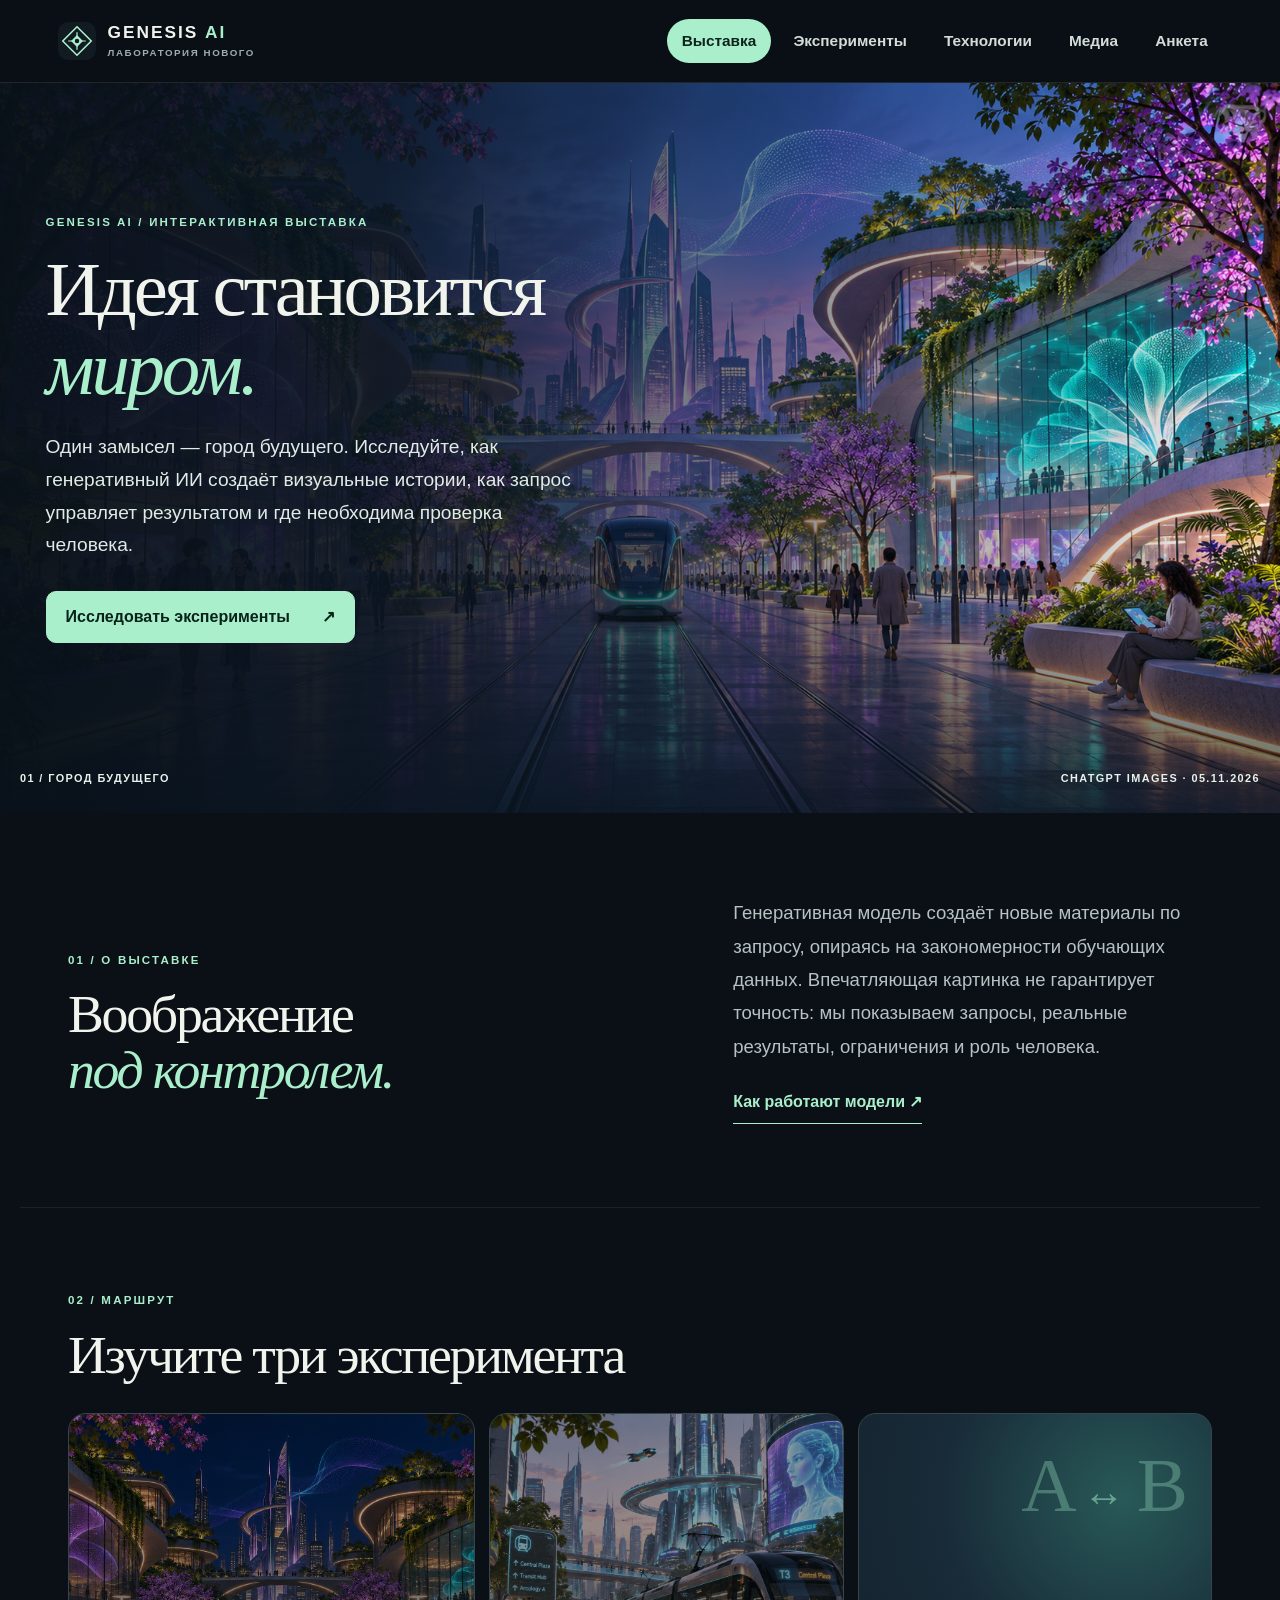
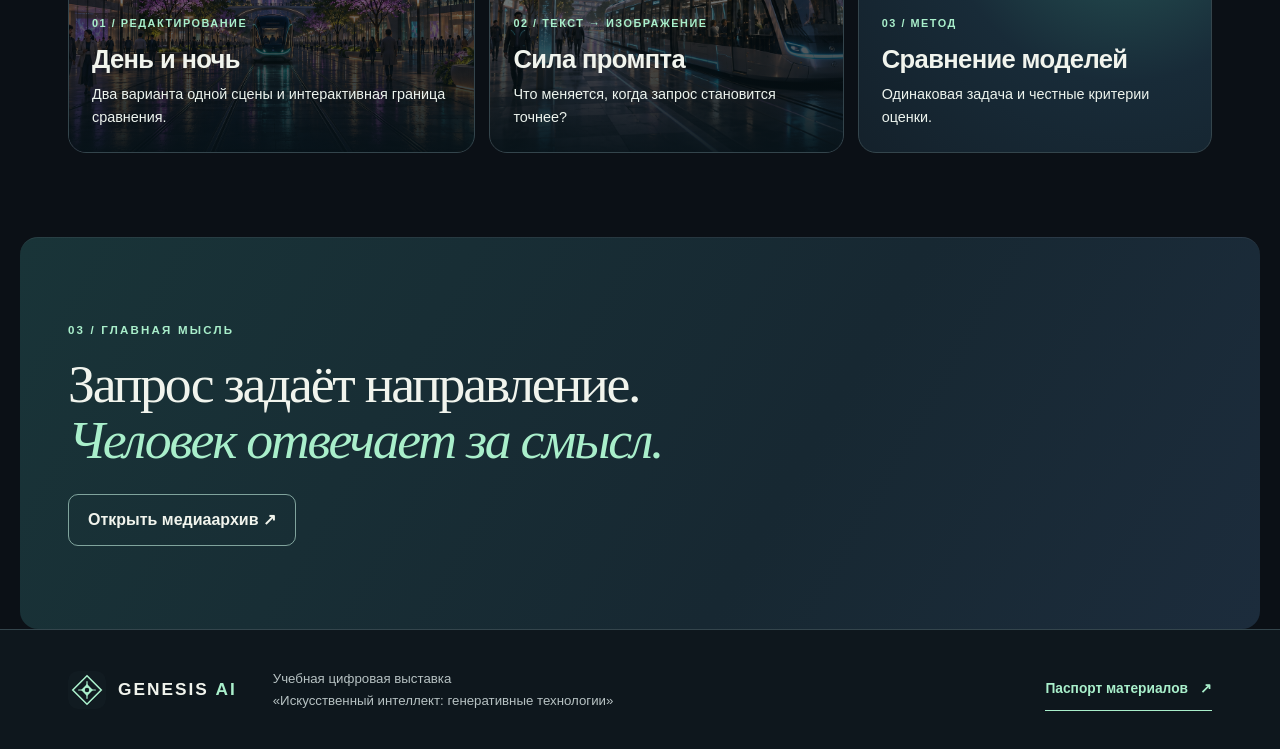
==== index.html @ c3c58799 "Upload complete GENESIS AI website with original images and video" ====
<!doctype html>
<html lang="ru">
<head>
<meta charset="utf-8">
<meta name="viewport" content="width=device-width,initial-scale=1">
<meta name="theme-color" content="#090d15">
<title>Идея становится миром — GENESIS AI</title>
<link rel="stylesheet" href="style.css">
<script defer src="script.js"></script><meta name="description" content="GENESIS AI — интерактивная выставка о генеративном искусственном интеллекте и реальных экспериментах с изображениями и видео.">
<link rel="icon" href="assets/brand/genesis-mark.svg">
<link rel="alternate icon" href="assets/brand/favicon-32.png">
<link rel="apple-touch-icon" href="assets/brand/apple-touch-icon.png">
</head>
<body data-page="index">
<a class="skip" href="#main">К содержимому</a><header class="site-header" id="site-header"><div class="header-inner">
<a class="brand" href="index.html" aria-label="GENESIS AI — главная"><img src="assets/brand/genesis-mark.svg" alt="" width="38" height="38"><span class="brand-name">GENESIS <b>AI</b><small>Лаборатория нового</small></span></a><nav id="primary-nav" class="primary-nav" aria-label="Основная навигация"><a href="index.html" aria-current="page">Выставка</a><a href="experiment.html">Эксперименты</a><a href="technology.html">Технологии</a><a href="gallery.html">Медиа</a><a href="survey.html">Анкета</a></nav><button class="menu-toggle" id="menu-toggle" type="button" aria-controls="primary-nav" aria-expanded="false" aria-label="Открыть меню"><span></span><span></span><span></span></button>
</div></header><main id="main"><section class="hero" aria-label="Введение в выставку"><img src="assets/city-ai.png" alt="Город будущего с трамваем, сгенерированный ChatGPT Images"><div class="hero-copy">
<p class="eyebrow">GENESIS AI / ИНТЕРАКТИВНАЯ ВЫСТАВКА</p>
<h1>Идея становится<br><em>миром.</em>
</h1>
<p>Один замысел — город будущего. Исследуйте, как генеративный ИИ создаёт визуальные истории, как запрос управляет результатом и где необходима проверка человека.</p>
<a class="button" href="experiment.html">Исследовать эксперименты <span>↗</span></a>
</div>
<div class="hero-credit">01 / ГОРОД БУДУЩЕГО <span>ChatGPT Images · 05.11.2026</span>
</div></section><section class="section intro reveal"><div>
<p class="eyebrow">01 / О ВЫСТАВКЕ</p>
<h2>Воображение<br><em>под контролем.</em>
</h2>
</div>
<div>
<p>Генеративная модель создаёт новые материалы по запросу, опираясь на закономерности обучающих данных. Впечатляющая картинка не гарантирует точность: мы показываем запросы, реальные результаты, ограничения и роль человека.</p>
<a class="text-link" href="technology.html">Как работают модели ↗</a>
</div></section><section class="section reveal"><p class="eyebrow">02 / МАРШРУТ</p>
<h2>Изучите три эксперимента</h2>
<div class="tiles">
<a class="tile tile-large" href="experiment.html#light"><img src="assets/night-ai.png" alt="Ночная версия города"><div>
<span>01 / РЕДАКТИРОВАНИЕ</span><h3>День и ночь</h3>
<p>Два варианта одной сцены и интерактивная граница сравнения.</p>
</div></a><a class="tile" href="experiment.html#prompt"><img src="assets/simple-prompt-ai.png" alt="Город по короткому запросу"><div>
<span>02 / ТЕКСТ → ИЗОБРАЖЕНИЕ</span><h3>Сила промпта</h3>
<p>Что меняется, когда запрос становится точнее?</p>
</div></a><a class="tile tile-plain" href="experiment.html#models"><div class="tile-symbol">A<span>↔</span>B</div>
<div>
<span>03 / МЕТОД</span><h3>Сравнение моделей</h3>
<p>Одинаковая задача и честные критерии оценки.</p>
</div></a>
</div></section><section class="statement section reveal"><p class="eyebrow">03 / ГЛАВНАЯ МЫСЛЬ</p>
<h2>Запрос задаёт направление.<br><em>Человек отвечает за смысл.</em>
</h2>
<a class="button button-ghost" href="gallery.html">Открыть медиаархив ↗</a></section></main><footer class="site-footer"><div class="footer-inner">
<a class="brand" href="index.html" aria-label="GENESIS AI — главная"><img src="assets/brand/genesis-mark.svg" alt="" width="34" height="34"><span class="brand-name">GENESIS <b>AI</b></span></a><p>Учебная цифровая выставка<br>«Искусственный интеллект: генеративные технологии»</p>
<a class="footer-link" href="gallery.html">Паспорт материалов <span aria-hidden="true">↗</span></a>
</div></footer>
</body>
</html>
---- style.css ----
:root {
  --page-bg: #0b1016;
  --surface: #131c24;
  --surface-high: #1b2831;
  --line: #34454c;
  --text: #f1f4ed;
  --muted: #b7c2c3;
  --mint: #a9efcb;
  --mint-strong: #79d9af;
  --gold: #e0bd89;
  --display: Georgia, 'Times New Roman', serif;
  --sans: 'Segoe UI', Inter, Arial, sans-serif;
  --container: 1240px;
  --space-section: clamp(64px, 6.5vw, 98px);
  --radius: 18px;
  --ease: cubic-bezier(.22, 1, .36, 1);
  color-scheme: dark;
  font-family: var(--sans);
}
* { box-sizing: border-box; }
html { scroll-behavior: smooth; scroll-padding-top: 96px; }
body { margin: 0; min-width: 280px; background: var(--page-bg); color: var(--text); line-height: 1.6; transition: background .4s; }
body.menu-open { overflow: hidden; }
a { color: inherit; text-decoration: none; }
img, video { display: block; max-width: 100%; }
button, input, select, textarea { font: inherit; }
button { cursor: pointer; }
button:disabled { cursor: not-allowed; opacity: .5; }
:focus-visible { outline: 3px solid var(--mint); outline-offset: 4px; }
::selection { background: var(--mint); color: #10231c; }
.skip { position: fixed; z-index: 100; top: -100px; left: 18px; padding: 10px 16px; background: var(--mint); color: #0b2118; border-radius: 8px; }
.skip:focus { top: 12px; }

/* Identity and navigation */
.site-header { position: sticky; top: 0; z-index: 50; border-bottom: 1px solid #ffffff18; background: #0b1016d9; backdrop-filter: blur(18px); -webkit-backdrop-filter: blur(18px); transition: background .25s, box-shadow .25s; }
.site-header.is-scrolled { background: #0b1016f5; box-shadow: 0 12px 32px #0005; }
.header-inner { max-width: 1500px; min-height: 82px; margin: auto; padding: 10px clamp(20px, 4.5vw, 62px); display: flex; align-items: center; justify-content: space-between; gap: 28px; }
.brand { display: inline-flex; align-items: center; flex: none; gap: 12px; min-width: 0; }
.brand img { width: 38px; height: 38px; border-radius: 10px; }
.brand-name { display: block; font-size: 1.08rem; font-weight: 800; letter-spacing: .115em; line-height: 1.12; white-space: nowrap; }
.brand-name b { color: var(--mint); }
.brand-name small { display: block; margin-top: 5px; color: #9baeb0; font-size: .61rem; font-weight: 600; letter-spacing: .16em; text-transform: uppercase; }
.primary-nav { display: flex; align-items: center; justify-content: flex-end; gap: clamp(2px, .6vw, 10px); }
.primary-nav a { position: relative; padding: 10px clamp(10px, 1.15vw, 17px); border-radius: 999px; color: #d3dcd9; font-size: .96rem; font-weight: 600; white-space: nowrap; transition: color .2s, background .2s, transform .2s; }
.primary-nav a:hover { color: #fff; background: #ffffff12; transform: translateY(-1px); }
.primary-nav a[aria-current] { color: #0d241b; background: var(--mint); }
.menu-toggle { display: none; width: 48px; height: 48px; flex: none; align-items: center; justify-content: center; flex-direction: column; gap: 6px; padding: 0; border: 1px solid var(--line); border-radius: 12px; background: var(--surface); color: var(--text); }
.menu-toggle span { width: 20px; height: 2px; border-radius: 2px; background: currentColor; transition: transform .25s, opacity .25s; }
.menu-toggle[aria-expanded='true'] span:first-child { transform: translateY(8px) rotate(45deg); }
.menu-toggle[aria-expanded='true'] span:nth-child(2) { opacity: 0; }
.menu-toggle[aria-expanded='true'] span:last-child { transform: translateY(-8px) rotate(-45deg); }

/* Shared editorial rhythm */
main { min-height: 60vh; }
.section { max-width: var(--container); margin: 0 auto; padding: var(--space-section) clamp(20px, 4vw, 48px); }
.section + .section { border-top: 1px solid #ffffff12; }
.eyebrow { margin: 0 0 18px; color: var(--mint); font-size: .72rem; font-weight: 800; letter-spacing: .19em; text-transform: uppercase; }
h1, h2, h3, p { margin-top: 0; }
h1, h2 { font-family: var(--display); font-weight: 400; line-height: 1.04; letter-spacing: -.042em; }
h1 { font-size: clamp(3.3rem, 6vw, 6.9rem); }
h2 { font-size: clamp(2.25rem, 4.2vw, 4.2rem); margin-bottom: 25px; }
h3 { font-size: clamp(1.35rem, 2vw, 1.8rem); line-height: 1.2; letter-spacing: -.025em; }
em { font-family: var(--display); font-weight: 400; color: var(--mint); }
p { color: var(--muted); }
.button { display: inline-flex; align-items: center; justify-content: space-between; gap: 32px; min-height: 52px; padding: 12px 19px; border: 1px solid var(--mint); border-radius: 10px; background: var(--mint); color: #092219; font-weight: 750; transition: background .25s, transform .25s var(--ease), box-shadow .25s; }
.button:hover { background: #d1ffe4; transform: translateY(-3px); box-shadow: 0 12px 26px #0004; }
.button-ghost { background: transparent; color: var(--text); border-color: #bde8d9a1; }
.button-ghost:hover { background: #ffffff13; }
.text-link, .footer-link { display: inline-flex; align-items: center; min-height: 42px; gap: 12px; color: var(--mint); border: 0; border-bottom: 1px solid var(--mint); background: none; padding: 6px 0; font-weight: 700; }
.text-link:hover, .footer-link:hover { color: #dcffe9; }
.page-lead { max-width: var(--container); margin: 0 auto; padding: clamp(56px, 5vw, 74px) clamp(20px, 4vw, 48px) 28px; }
.page-lead + .section { padding-top: clamp(34px, 3vw, 48px); }
.page-lead h1 { max-width: 1000px; margin: 0 0 22px; }
.page-lead > p:last-child { max-width: 720px; margin: 0; font-size: clamp(1.04rem, 1.4vw, 1.23rem); line-height: 1.7; }
.section-head { display: flex; align-items: end; justify-content: space-between; gap: 32px; margin-bottom: 26px; }
.section-head h2 { margin-bottom: 0; }
.section-head > p { width: min(32%, 340px); margin-bottom: 5px; }

/* Cover */
.hero { position: relative; isolation: isolate; min-height: clamp(570px, 59vw, 730px); display: flex; align-items: center; overflow: hidden; background: #15232a; }
.hero > img { position: absolute; z-index: -2; inset: 0; width: 100%; height: 100%; object-fit: cover; object-position: 64% 52%; }
.hero::before { content: ''; position: absolute; z-index: -1; inset: 0; background: linear-gradient(90deg, #081119f7 0%, #0a1521e8 30%, #0a15218c 54%, #0a152107 100%), linear-gradient(0deg, #081119b5, transparent 34%); }
.hero-copy { width: min(100% - 40px, 1360px); margin: 0 auto; padding: 52px clamp(0px, 2vw, 28px) 92px; }
.hero-copy h1 { max-width: 720px; margin: 0 0 22px; text-wrap: balance; }
.hero-copy > p:not(.eyebrow) { max-width: 535px; margin-bottom: 29px; color: #e0ebe7; font-size: clamp(1.03rem, 1.5vw, 1.2rem); line-height: 1.7; }
.hero-credit { position: absolute; left: max(20px, calc((100vw - 1304px)/2)); right: max(20px, calc((100vw - 1304px)/2)); bottom: 26px; display: flex; justify-content: space-between; gap: 15px; color: #e8f2ec; font-size: .68rem; font-weight: 750; letter-spacing: .13em; text-transform: uppercase; }
.intro { display: grid; grid-template-columns: 1.1fr .9fr; gap: 7%; align-items: end; }
.intro > div:last-child p { font-size: 1.16rem; line-height: 1.8; }
.tiles { display: grid; grid-template-columns: 1.15fr 1fr 1fr; gap: 14px; margin-top: 30px; }
.tile { position: relative; min-height: 340px; overflow: hidden; border: 1px solid var(--line); border-radius: var(--radius); background: var(--surface); transition: transform .4s var(--ease), border-color .25s, box-shadow .4s; }
.tile:hover { transform: translateY(-5px); border-color: #9dddbb; box-shadow: 0 18px 42px #0006; }
.tile > img { position: absolute; width: 100%; height: 100%; object-fit: cover; filter: brightness(.75); transition: transform .6s var(--ease); }
.tile:hover > img { transform: scale(1.045); }
.tile::after { content: ''; position: absolute; inset: 0; background: linear-gradient(0deg, #061218ed, #07151b2c 66%); pointer-events: none; }
.tile > div:last-child { position: absolute; z-index: 1; bottom: 0; width: 100%; padding: 23px; }
.tile span, .model-card small { color: var(--mint); font-size: .68rem; font-weight: 800; letter-spacing: .14em; }
.tile h3 { margin: 9px 0; }
.tile p { margin-bottom: 0; color: #ecf3ed; font-size: .9rem; }
.tile-plain { background: radial-gradient(circle at 75% 25%, #285958, #182b38 50%, #14212b); }
.tile-plain::after { display: none; }
.tile-symbol { position: absolute; top: 34px; right: 23px; color: #a9efcb4f; font-family: var(--display); font-size: clamp(4rem, 6vw, 6.5rem); line-height: 1; }
.tile-symbol span { color: #a9efcb80; font-size: .55em; margin: 0 6px; }
.statement { max-width: var(--container); border-radius: var(--radius); background: linear-gradient(120deg, #193438, #172832 62%, #1c2c3c); }
.statement h2 { max-width: 1100px; }
.statement > p:last-of-type { max-width: 740px; }

/* Experiments */
.compare { --split: 50%; position: relative; width: min(100%, 920px); aspect-ratio: 16 / 9; margin: 0 auto; border: 1px solid #8ab6a6; border-radius: var(--radius); overflow: hidden; background: var(--surface); }
.compare > img, .compare-day img { position: absolute; inset: 0; width: 100%; height: 100%; object-fit: cover; }
.compare-day { position: absolute; inset: 0; clip-path: inset(0 calc(100% - var(--split)) 0 0); }
.compare-line { position: absolute; top: 0; bottom: 0; left: var(--split); width: 2px; transform: translateX(-50%); background: #fff; pointer-events: none; }
.compare-line span { position: absolute; top: 50%; left: 50%; transform: translate(-50%,-50%); display: grid; place-items: center; width: 58px; height: 58px; border: 2px solid #fff; border-radius: 50%; background: #14242dcc; color: #fff; font-size: 1.4rem; box-shadow: 0 7px 20px #0008; }
.compare input { position: absolute; inset: 0; width: 100%; height: 100%; margin: 0; opacity: 0; cursor: ew-resize; }
.compare:focus-within { outline: 3px solid var(--mint); outline-offset: 4px; }
.compare-label { position: absolute; bottom: 18px; z-index: 1; padding: 6px 12px; border: 1px solid #ffffff4d; border-radius: 999px; background: #0a1a21d9; color: #fff; font-size: .75rem; font-weight: 800; pointer-events: none; }
.compare-label.l { left: 17px; }
.compare-label.r { right: 17px; }
.compare-hint { margin: 10px 0 0; text-align: center; color: #a6b8b9; font-size: .8rem; }
.caption-grid { display: grid; grid-template-columns: 1fr 1fr; gap: 24px; max-width: 920px; margin: 28px auto 16px; }
.caption-grid p { margin: 0; font-size: .95rem; }
.caption-grid b { color: var(--text); }
details { max-width: 920px; margin: 0 auto; border-top: 1px solid var(--line); border-bottom: 1px solid var(--line); padding: 13px 0; }
summary { cursor: pointer; color: var(--mint); font-weight: 700; }
.details-body { max-width: 900px; padding: 20px 0 4px; }
.details-body h3 { margin: 18px 0 7px; font-size: 1.1rem; }
.details-body p { overflow-wrap: anywhere; }
.prompt-grid, .model-grid { display: grid; grid-template-columns: repeat(2, minmax(0, 1fr)); gap: 16px; max-width: 1080px; margin: auto; }
.prompt-grid figure, .model-card { margin: 0; border: 1px solid var(--line); border-radius: var(--radius); overflow: hidden; background: var(--surface); }
.prompt-grid img, .model-card > img { width: 100%; aspect-ratio: 16 / 10; object-fit: cover; }
.prompt-grid figcaption, .model-card > div:last-child { padding: 20px 22px; }
.prompt-grid figcaption span { display: block; margin-bottom: 9px; color: var(--mint); font-size: .68rem; font-weight: 800; letter-spacing: .14em; }
.prompt-grid q { display: -webkit-box; -webkit-box-orient: vertical; -webkit-line-clamp: 3; overflow: hidden; font-size: .91rem; line-height: 1.6; }
.prompt-grid q:hover, .prompt-grid q:focus { display: block; }
.prompt-grid .prompt-detail { max-width: none; margin: 0; padding: 0; border: 0; }
.prompt-detail summary { font-size: .92rem; }
.prompt-detail q { display: block; margin-top: 12px; overflow: visible; -webkit-line-clamp: unset; }
.model-card h3 { margin: 7px 0; }
.model-card p { margin: 0; font-size: .94rem; }
.insight { max-width: 1080px; margin: 20px auto 0; padding: 19px 23px; border-left: 3px solid var(--mint); border-radius: 0 12px 12px 0; background: #1b2e32; }
.insight strong { color: var(--mint); }
.insight p { margin: 5px 0 0; }
.hover-demo { display: grid; grid-template-columns: repeat(3, minmax(0, 1fr)); gap: 12px; margin: 23px 0 10px; }
.hover-demo p { min-height: 115px; margin: 0; padding: 18px; border: 1px solid var(--line); border-radius: 12px; background: var(--surface); transition: background .25s, color .25s; }
.hover-section .text-link { margin-top: 12px; }

/* Technology */
.process, .info-grid { display: grid; grid-template-columns: repeat(2, minmax(0, 1fr)); gap: 14px; }
.process { list-style: none; margin: 0; padding: 0; }
.process li, .info-grid article { min-width: 0; padding: 26px; border: 1px solid var(--line); border-radius: var(--radius); background: var(--surface); }
.process li { display: flex; gap: 22px; }
.process li > span, .info-grid span { color: var(--mint); font-size: .78rem; font-weight: 800; letter-spacing: .14em; }
.process h3, .info-grid h3 { margin: 0 0 9px; }
.info-grid h3 { margin-top: 12px; }
.process p, .info-grid p { margin: 0; }
.table-wrap { max-width: 100%; overflow-x: auto; border: 1px solid var(--line); border-radius: var(--radius); }
table { width: 100%; min-width: 630px; border-collapse: collapse; }
caption { padding: 18px 20px; text-align: left; color: var(--muted); }
th, td { padding: 17px 20px; border-top: 1px solid var(--line); text-align: left; }
th { color: var(--mint); }

/* Media archive */
.media-grid { display: grid; grid-template-columns: repeat(3, minmax(0, 1fr)); gap: 14px; }
.media-card { min-width: 0; margin: 0; border: 1px solid var(--line); border-radius: var(--radius); overflow: hidden; background: var(--surface); transition: transform .3s var(--ease), border-color .2s; }
.media-card:hover { transform: translateY(-4px); border-color: #86c9aa; }
.gallery-open { display: block; width: 100%; padding: 0; border: 0; background: var(--surface); overflow: hidden; }
.gallery-open img { width: 100%; aspect-ratio: 16 / 10; object-fit: cover; transition: transform .4s var(--ease); }
.gallery-open:hover img { transform: scale(1.045); }
.media-card figcaption { padding: 13px 16px 15px; color: #d3ddda; font-size: .85rem; line-height: 1.45; }
.archive-note { margin: 22px 0 0; font-size: .9rem; }
.archive-note a { color: var(--mint); text-decoration: underline; text-underline-offset: 3px; }
.archive-note code { overflow-wrap: anywhere; }
.video-exhibit { max-width: 1080px; margin: 0; border: 1px solid var(--line); border-radius: var(--radius); overflow: hidden; background: var(--surface); }
.video-exhibit video { width: 100%; aspect-ratio: 16 / 9; background: #060b10; object-fit: contain; }
.video-exhibit figcaption { padding: 18px 22px; color: var(--muted); font-size: .92rem; }
.video-exhibit figcaption strong { color: var(--text); }
.video-exhibit + details { max-width: 1080px; margin: 20px 0 0; }
.media-pending { display: flex; flex-direction: column; justify-content: center; min-height: 205px; padding: 24px 28px; border: 1px dashed #71848b; border-radius: var(--radius); background: #15252b; }
.media-pending.sound { background: linear-gradient(120deg, #222638, #1b2c32); }
.media-pending span { color: var(--mint); font-size: .68rem; font-weight: 800; letter-spacing: .16em; }
.media-pending h3 { margin: 10px 0 4px; }
.media-pending p { max-width: 670px; margin: 0; }
.audio-exhibit { max-width: 900px; margin: 0; padding: 25px; border: 1px solid var(--line); border-radius: var(--radius); background: var(--surface); }
.audio-exhibit audio { display: block; width: 100%; }
.audio-exhibit figcaption { padding-top: 14px; color: var(--muted); }

/* Modal gallery */
.lightbox { position: fixed; inset: 0; width: 100vw; max-width: none; height: 100dvh; max-height: none; margin: 0; padding: 0; border: 0; background: #081016f5; color: var(--text); }
.lightbox::backdrop { background: #050a0edb; }
.lightbox-shell { display: flex; flex-direction: column; width: min(100%, 1540px); height: 100%; margin: auto; padding: clamp(12px, 2vw, 28px); }
.lightbox-toolbar { display: flex; justify-content: space-between; align-items: center; gap: 15px; min-height: 48px; }
.lightbox-count { color: var(--mint); font-size: .8rem; font-weight: 800; letter-spacing: .15em; }
.lightbox-close, .lightbox-arrow { display: inline-flex; align-items: center; justify-content: center; min-width: 48px; min-height: 48px; border: 1px solid #ffffff55; border-radius: 12px; background: #17242bd9; color: #fff; }
.lightbox-close { gap: 12px; padding: 0 12px; }
.lightbox-close span { font-size: 1.6rem; line-height: 1; }
.lightbox-arrow { font-size: 1.5rem; }
.lightbox-close:hover, .lightbox-arrow:hover { background: #37514a; }
.lightbox-stage { display: grid; grid-template-columns: 56px minmax(0,1fr) 56px; align-items: center; gap: 12px; min-height: 0; flex: 1; }
.lightbox-stage img { width: 100%; height: 100%; max-height: calc(100dvh - 140px); object-fit: contain; }
.lightbox-caption { margin: 12px 65px 0; color: #d9e1df; font-size: .9rem; text-align: center; }

/* Survey */
.survey { max-width: 850px; }
.survey label { display: block; margin-bottom: 20px; color: var(--text); font-weight: 700; }
.form-grid { display: grid; grid-template-columns: repeat(2, minmax(0, 1fr)); gap: 0 18px; }
.survey input:not([type=radio]), .survey select, .survey textarea { display: block; width: 100%; margin-top: 8px; padding: 13px 15px; border: 1px solid #5b6e71; border-radius: 10px; background: var(--surface); color: var(--text); }
.survey input:focus, .survey select:focus, .survey textarea:focus { border-color: var(--mint); outline: 2px solid var(--mint); outline-offset: 1px; }
.survey fieldset { margin: 5px 0 22px; padding: 19px 20px; border: 1px solid var(--line); border-radius: 12px; }
.survey legend { padding: 0 8px; font-weight: 700; }
.survey fieldset label { display: inline-flex; align-items: center; gap: 8px; margin: 4px 25px 4px 0; }
.survey input[type=radio] { accent-color: var(--mint-strong); width: 18px; height: 18px; }
.survey small { display: block; color: var(--muted); font-size: .82rem; font-weight: 400; }
.form-actions { display: flex; gap: 25px; align-items: center; flex-wrap: wrap; }
#survey-result { margin-top: 18px; color: var(--mint); }

/* Closing */
.site-footer { border-top: 1px solid var(--line); background: #0e171d; }
.footer-inner { max-width: var(--container); margin: auto; padding: 38px clamp(20px, 4vw, 48px); display: flex; align-items: center; gap: 36px; }
.footer-inner p { flex: 1; margin: 0; font-size: .83rem; }
.footer-link { white-space: nowrap; font-size: .86rem; }

/* Motion remains optional and never carries meaning. */
@view-transition { navigation: auto; }
::view-transition-old(root), ::view-transition-new(root) { animation-duration: .24s; }
.reveal-ready .reveal { opacity: 0; transform: translateY(18px); }
.reveal-ready .reveal.in-view { opacity: 1; transform: none; transition: opacity .65s var(--ease), transform .65s var(--ease); }
.reveal-ready .page-lead.reveal { opacity: 1; transform: none; }

@media (max-width: 1100px) {
  .tiles { grid-template-columns: repeat(2, minmax(0, 1fr)); }
  .tile-plain { grid-column: span 2; min-height: 225px; }
  .tile-symbol { top: 20px; }
  .primary-nav a { padding-inline: 9px; font-size: .88rem; }
  .brand-name small { display: none; }
}
@media (max-width: 820px) {
  .header-inner { min-height: 72px; }
  .primary-nav { flex-wrap: wrap; justify-content: flex-start; }
  .js-ready .menu-toggle { display: flex; }
  .js-ready .primary-nav { position: absolute; top: calc(100% + 1px); left: 0; right: 0; display: none; flex-direction: column; align-items: stretch; gap: 5px; max-height: calc(100dvh - 72px); overflow-y: auto; padding: 15px 20px 24px; border-bottom: 1px solid var(--line); background: #0b151b; box-shadow: 0 18px 35px #0009; }
  .js-ready .primary-nav.is-open { display: flex; }
  .primary-nav a { min-height: 48px; padding: 12px 18px; font-size: 1.05rem; }
  .hero { min-height: 610px; }
  .hero::before { background: linear-gradient(0deg, #09131af5 0%, #09131ae0 37%, #09131a32 100%); }
  .hero-copy { align-self: end; padding-bottom: 90px; }
  .hero > img { object-position: 57% 40%; }
  .intro { grid-template-columns: 1fr; gap: 0; }
  .section-head { display: block; }
  .section-head > p { width: auto; max-width: 650px; margin-top: 12px; }
  .media-grid { grid-template-columns: repeat(2, minmax(0, 1fr)); }
  .hover-demo { grid-template-columns: 1fr; }
  .hover-demo p { min-height: auto; }
}
@media (max-width: 600px) {
  :root { --space-section: 58px; }
  .hero { min-height: min(690px, calc(100svh - 72px)); }
  .hero-copy { padding: 35px 0 88px; }
  .hero-copy h1 { font-size: clamp(3.3rem, 11vw, 5.1rem); }
  .hero-credit { flex-direction: column; gap: 4px; bottom: 17px; font-size: .61rem; }
  .page-lead { padding-top: 54px; padding-bottom: 25px; }
  .page-lead h1 { font-size: clamp(3.1rem, 11vw, 4.8rem); }
  .tiles { grid-template-columns: 1fr; }
  .tile, .tile-plain { grid-column: auto; min-height: 270px; }
  .tile-plain { min-height: 215px; }
  .compare { aspect-ratio: 4 / 3; }
  .compare-label { bottom: 10px; padding: 4px 9px; font-size: .65rem; }
  .compare-label.l { left: 9px; }
  .compare-label.r { right: 9px; }
  .compare-line span { width: 46px; height: 46px; }
  .caption-grid, .prompt-grid, .model-grid, .process, .info-grid, .form-grid { grid-template-columns: 1fr; }
  .caption-grid { gap: 12px; }
  .prompt-grid img, .model-card > img { aspect-ratio: 16 / 9; }
  .process li, .info-grid article { padding: 21px; }
  .statement { border-radius: 0; }
  .footer-inner { display: grid; gap: 16px; }
  .footer-link { justify-self: start; }
  .lightbox-stage { grid-template-columns: 44px minmax(0, 1fr) 44px; gap: 4px; }
  .lightbox-arrow { min-width: 44px; min-height: 48px; }
  .lightbox-caption { margin-inline: 0; }
}
@media (max-width: 420px) {
  .brand-name { font-size: .95rem; }
  .brand img { width: 34px; height: 34px; }
  .media-grid { grid-template-columns: 1fr; }
  .media-card figcaption { padding: 10px 14px; }
  .gallery-open img { aspect-ratio: 16 / 9; }
  .lightbox-close { font-size: .82rem; }
  .lightbox-stage { grid-template-columns: 44px minmax(0, 1fr) 44px; }
  .lightbox-arrow { min-width: 44px; border-radius: 8px; }
}
@media (prefers-reduced-motion: reduce) {
  html { scroll-behavior: auto; }
  *, *::before, *::after { animation-duration: .01ms !important; transition-duration: .01ms !important; }
  .reveal-ready .reveal { opacity: 1; transform: none; }
  @view-transition { navigation: none; }
}
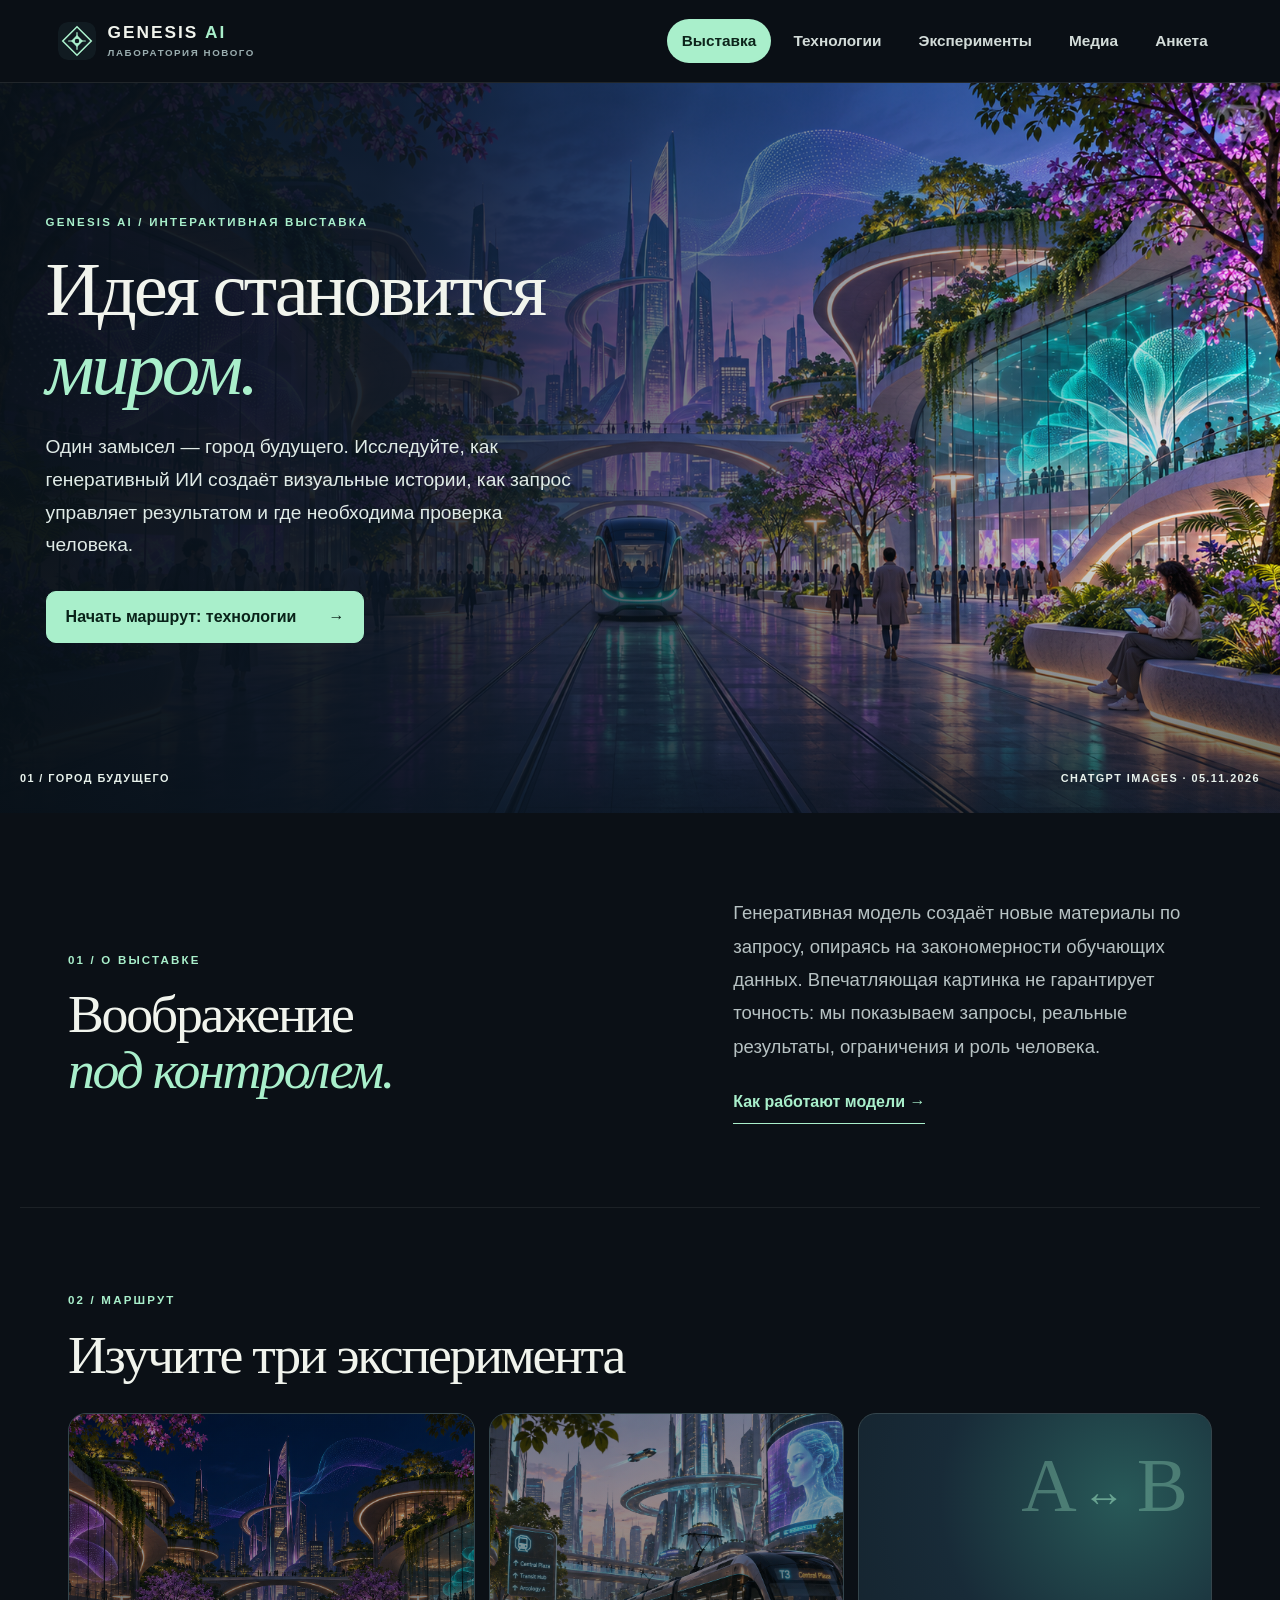
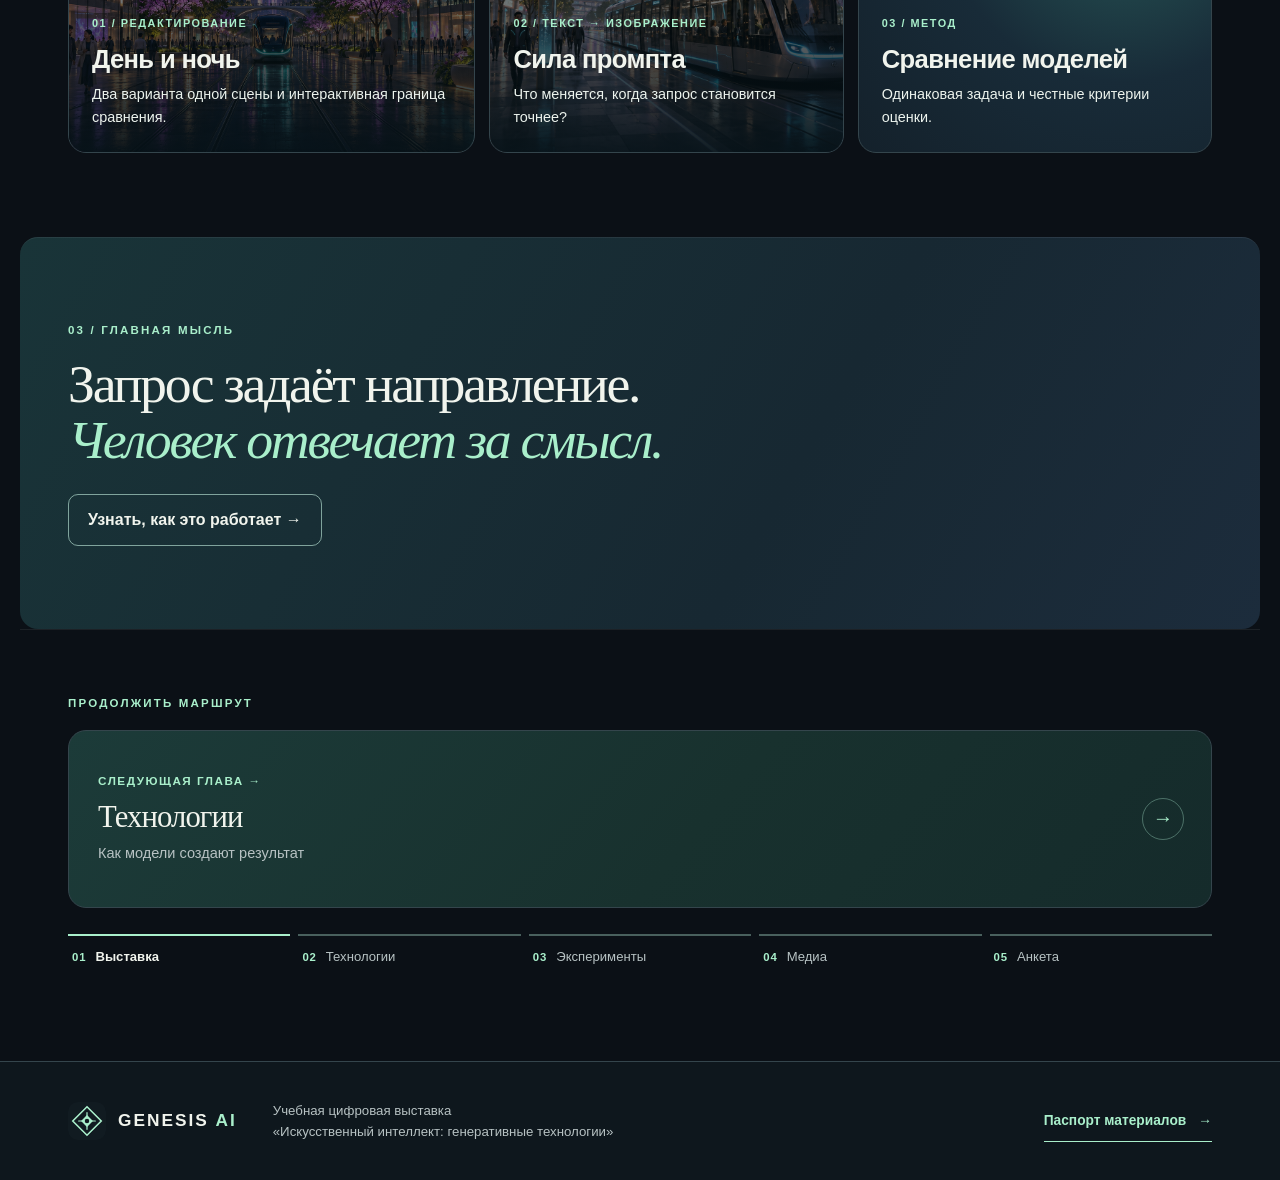
==== commit 4fa4a005: "Refine exhibition route and publish updated lab reports" ====
--- a/index.html
+++ b/index.html
@@ -13,13 +13,13 @@
 </head>
 <body data-page="index">
 <a class="skip" href="#main">К содержимому</a><header class="site-header" id="site-header"><div class="header-inner">
-<a class="brand" href="index.html" aria-label="GENESIS AI — главная"><img src="assets/brand/genesis-mark.svg" alt="" width="38" height="38"><span class="brand-name">GENESIS <b>AI</b><small>Лаборатория нового</small></span></a><nav id="primary-nav" class="primary-nav" aria-label="Основная навигация"><a href="index.html" aria-current="page">Выставка</a><a href="experiment.html">Эксперименты</a><a href="technology.html">Технологии</a><a href="gallery.html">Медиа</a><a href="survey.html">Анкета</a></nav><button class="menu-toggle" id="menu-toggle" type="button" aria-controls="primary-nav" aria-expanded="false" aria-label="Открыть меню"><span></span><span></span><span></span></button>
+<a class="brand" href="index.html" aria-label="GENESIS AI — главная"><img src="assets/brand/genesis-mark.svg" alt="" width="38" height="38"><span class="brand-name">GENESIS <b>AI</b><small>Лаборатория нового</small></span></a><nav id="primary-nav" class="primary-nav" aria-label="Основная навигация"><a href="index.html" aria-current="page">Выставка</a><a href="technology.html">Технологии</a><a href="experiment.html">Эксперименты</a><a href="gallery.html">Медиа</a><a href="survey.html">Анкета</a></nav><button class="menu-toggle" id="menu-toggle" type="button" aria-controls="primary-nav" aria-expanded="false" aria-label="Открыть меню"><span></span><span></span><span></span></button>
 </div></header><main id="main"><section class="hero" aria-label="Введение в выставку"><img src="assets/city-ai.png" alt="Город будущего с трамваем, сгенерированный ChatGPT Images"><div class="hero-copy">
 <p class="eyebrow">GENESIS AI / ИНТЕРАКТИВНАЯ ВЫСТАВКА</p>
 <h1>Идея становится<br><em>миром.</em>
 </h1>
 <p>Один замысел — город будущего. Исследуйте, как генеративный ИИ создаёт визуальные истории, как запрос управляет результатом и где необходима проверка человека.</p>
-<a class="button" href="experiment.html">Исследовать эксперименты <span>↗</span></a>
+<a class="button" href="technology.html">Начать маршрут: технологии <span>→</span></a>
 </div>
 <div class="hero-credit">01 / ГОРОД БУДУЩЕГО <span>ChatGPT Images · 05.11.2026</span>
 </div></section><section class="section intro reveal"><div>
@@ -29,7 +29,7 @@
 </div>
 <div>
 <p>Генеративная модель создаёт новые материалы по запросу, опираясь на закономерности обучающих данных. Впечатляющая картинка не гарантирует точность: мы показываем запросы, реальные результаты, ограничения и роль человека.</p>
-<a class="text-link" href="technology.html">Как работают модели ↗</a>
+<a class="text-link" href="technology.html">Как работают модели →</a>
 </div></section><section class="section reveal"><p class="eyebrow">02 / МАРШРУТ</p>
 <h2>Изучите три эксперимента</h2>
 <div class="tiles">
@@ -47,9 +47,9 @@
 </div></section><section class="statement section reveal"><p class="eyebrow">03 / ГЛАВНАЯ МЫСЛЬ</p>
 <h2>Запрос задаёт направление.<br><em>Человек отвечает за смысл.</em>
 </h2>
-<a class="button button-ghost" href="gallery.html">Открыть медиаархив ↗</a></section></main><footer class="site-footer"><div class="footer-inner">
+<a class="button button-ghost" href="technology.html">Узнать, как это работает →</a></section><nav class="chapter-nav section" aria-label="Маршрут выставки"><p class="eyebrow">ПРОДОЛЖИТЬ МАРШРУТ</p><div class="chapter-nav__grid"><a class="chapter-nav__card chapter-nav__card--next" href="technology.html"><span class="chapter-nav__direction">Следующая глава →</span><strong>Технологии</strong><span class="chapter-nav__summary">Как модели создают результат</span></a></div><ol class="journey-progress"><li><a href="index.html" aria-current="step"><span>01</span><span>Выставка</span></a></li><li><a href="technology.html"><span>02</span><span>Технологии</span></a></li><li><a href="experiment.html"><span>03</span><span>Эксперименты</span></a></li><li><a href="gallery.html"><span>04</span><span>Медиа</span></a></li><li><a href="survey.html"><span>05</span><span>Анкета</span></a></li></ol></nav></main><footer class="site-footer"><div class="footer-inner">
 <a class="brand" href="index.html" aria-label="GENESIS AI — главная"><img src="assets/brand/genesis-mark.svg" alt="" width="34" height="34"><span class="brand-name">GENESIS <b>AI</b></span></a><p>Учебная цифровая выставка<br>«Искусственный интеллект: генеративные технологии»</p>
-<a class="footer-link" href="gallery.html">Паспорт материалов <span aria-hidden="true">↗</span></a>
+<a class="footer-link" href="gallery.html">Паспорт материалов <span aria-hidden="true">→</span></a>
 </div></footer>
 </body>
 </html>
--- a/style.css
+++ b/style.css
@@ -56,7 +56,7 @@
 .section + .section { border-top: 1px solid #ffffff12; }
 .eyebrow { margin: 0 0 18px; color: var(--mint); font-size: .72rem; font-weight: 800; letter-spacing: .19em; text-transform: uppercase; }
 h1, h2, h3, p { margin-top: 0; }
-h1, h2 { font-family: var(--display); font-weight: 400; line-height: 1.04; letter-spacing: -.042em; }
+h1, h2 { font-family: var(--display); font-weight: 400; line-height: 1.04; letter-spacing: -.042em; text-wrap: balance; }
 h1 { font-size: clamp(3.3rem, 6vw, 6.9rem); }
 h2 { font-size: clamp(2.25rem, 4.2vw, 4.2rem); margin-bottom: 25px; }
 h3 { font-size: clamp(1.35rem, 2vw, 1.8rem); line-height: 1.2; letter-spacing: -.025em; }
@@ -68,7 +68,9 @@
 .button-ghost:hover { background: #ffffff13; }
 .text-link, .footer-link { display: inline-flex; align-items: center; min-height: 42px; gap: 12px; color: var(--mint); border: 0; border-bottom: 1px solid var(--mint); background: none; padding: 6px 0; font-weight: 700; }
 .text-link:hover, .footer-link:hover { color: #dcffe9; }
-.page-lead { max-width: var(--container); margin: 0 auto; padding: clamp(56px, 5vw, 74px) clamp(20px, 4vw, 48px) 28px; }
+.page-lead { position: relative; isolation: isolate; max-width: var(--container); margin: 0 auto; padding: clamp(56px, 5vw, 74px) clamp(20px, 4vw, 48px) 28px; }
+.page-lead::before { content: ''; position: absolute; z-index: -1; top: 0; right: 0; width: min(70%, 780px); height: 100%; background: radial-gradient(ellipse at 72% 14%, #70cda717, transparent 66%); pointer-events: none; }
+.page-lead::after { content: ''; position: absolute; top: clamp(56px, 5vw, 74px); right: clamp(20px, 4vw, 48px); width: clamp(46px, 6vw, 82px); height: 1px; background: linear-gradient(90deg, var(--mint), transparent); opacity: .7; }
 .page-lead + .section { padding-top: clamp(34px, 3vw, 48px); }
 .page-lead h1 { max-width: 1000px; margin: 0 0 22px; }
 .page-lead > p:last-child { max-width: 720px; margin: 0; font-size: clamp(1.04rem, 1.4vw, 1.23rem); line-height: 1.7; }
@@ -92,7 +94,8 @@
 .tile > img { position: absolute; width: 100%; height: 100%; object-fit: cover; filter: brightness(.75); transition: transform .6s var(--ease); }
 .tile:hover > img { transform: scale(1.045); }
 .tile::after { content: ''; position: absolute; inset: 0; background: linear-gradient(0deg, #061218ed, #07151b2c 66%); pointer-events: none; }
-.tile > div:last-child { position: absolute; z-index: 1; bottom: 0; width: 100%; padding: 23px; }
+.tile > div:last-child { position: absolute; z-index: 1; bottom: 0; width: 100%; padding: 23px; transition: transform .4s var(--ease); }
+.tile:hover > div:last-child { transform: translateY(-4px); }
 .tile span, .model-card small { color: var(--mint); font-size: .68rem; font-weight: 800; letter-spacing: .14em; }
 .tile h3 { margin: 9px 0; }
 .tile p { margin-bottom: 0; color: #ecf3ed; font-size: .9rem; }
@@ -121,6 +124,8 @@
 .caption-grid b { color: var(--text); }
 details { max-width: 920px; margin: 0 auto; border-top: 1px solid var(--line); border-bottom: 1px solid var(--line); padding: 13px 0; }
 summary { cursor: pointer; color: var(--mint); font-weight: 700; }
+summary:hover { color: #d1ffe4; }
+summary:focus-visible { outline-offset: 6px; }
 .details-body { max-width: 900px; padding: 20px 0 4px; }
 .details-body h3 { margin: 18px 0 7px; font-size: 1.1rem; }
 .details-body p { overflow-wrap: anywhere; }
@@ -146,7 +151,8 @@
 /* Technology */
 .process, .info-grid { display: grid; grid-template-columns: repeat(2, minmax(0, 1fr)); gap: 14px; }
 .process { list-style: none; margin: 0; padding: 0; }
-.process li, .info-grid article { min-width: 0; padding: 26px; border: 1px solid var(--line); border-radius: var(--radius); background: var(--surface); }
+.process li, .info-grid article { min-width: 0; padding: 26px; border: 1px solid var(--line); border-radius: var(--radius); background: linear-gradient(150deg, #1b2a31, var(--surface) 58%); transition: border-color .25s, transform .3s var(--ease); }
+.process li:hover, .info-grid article:hover { border-color: #7fae9b; transform: translateY(-3px); }
 .process li { display: flex; gap: 22px; }
 .process li > span, .info-grid span { color: var(--mint); font-size: .78rem; font-weight: 800; letter-spacing: .14em; }
 .process h3, .info-grid h3 { margin: 0 0 9px; }
@@ -157,6 +163,8 @@
 caption { padding: 18px 20px; text-align: left; color: var(--muted); }
 th, td { padding: 17px 20px; border-top: 1px solid var(--line); text-align: left; }
 th { color: var(--mint); }
+tbody tr { transition: background .2s; }
+tbody tr:hover { background: #a9efcb0b; }
 
 /* Media archive */
 .media-grid { display: grid; grid-template-columns: repeat(3, minmax(0, 1fr)); gap: 14px; }
@@ -202,7 +210,11 @@
 .survey { max-width: 850px; }
 .survey label { display: block; margin-bottom: 20px; color: var(--text); font-weight: 700; }
 .form-grid { display: grid; grid-template-columns: repeat(2, minmax(0, 1fr)); gap: 0 18px; }
-.survey input:not([type=radio]), .survey select, .survey textarea { display: block; width: 100%; margin-top: 8px; padding: 13px 15px; border: 1px solid #5b6e71; border-radius: 10px; background: var(--surface); color: var(--text); }
+.survey input:not([type=radio]), .survey select, .survey textarea { display: block; width: 100%; margin-top: 8px; padding: 13px 15px; border: 1px solid #5b6e71; border-radius: 10px; background: var(--surface); color: var(--text); transition: border-color .2s, background .2s; }
+.survey input:not([type=radio]):hover, .survey select:hover, .survey textarea:hover { border-color: #88b7a5; }
+.survey input::placeholder, .survey textarea::placeholder { color: #93a7a8; }
+.survey select[multiple] { padding: 7px; }
+.survey select[multiple] option { padding: 8px; border-radius: 5px; }
 .survey input:focus, .survey select:focus, .survey textarea:focus { border-color: var(--mint); outline: 2px solid var(--mint); outline-offset: 1px; }
 .survey fieldset { margin: 5px 0 22px; padding: 19px 20px; border: 1px solid var(--line); border-radius: 12px; }
 .survey legend { padding: 0 8px; font-weight: 700; }
@@ -217,6 +229,28 @@
 .footer-inner { max-width: var(--container); margin: auto; padding: 38px clamp(20px, 4vw, 48px); display: flex; align-items: center; gap: 36px; }
 .footer-inner p { flex: 1; margin: 0; font-size: .83rem; }
 .footer-link { white-space: nowrap; font-size: .86rem; }
+
+/* The chapter route is available on every page, including direct visits. */
+.chapter-nav { padding-top: clamp(50px, 5vw, 76px); }
+.chapter-nav .eyebrow { margin-bottom: 17px; }
+.chapter-nav__grid { display: grid; grid-template-columns: repeat(2, minmax(0, 1fr)); gap: 14px; }
+.chapter-nav__grid > :only-child { grid-column: 1 / -1; }
+.chapter-nav__card { position: relative; display: flex; flex-direction: column; justify-content: center; gap: 9px; min-height: 178px; padding: 26px 72px 26px 29px; overflow: hidden; border: 1px solid var(--line); border-radius: var(--radius); background: linear-gradient(130deg, #192931, #132027); transition: transform .35s var(--ease), border-color .25s, box-shadow .35s; }
+.chapter-nav__card::after { content: '→'; position: absolute; top: 50%; right: 27px; display: grid; place-items: center; width: 40px; height: 40px; border: 1px solid #88bda97a; border-radius: 50%; color: var(--mint); font-size: 1.28rem; transform: translateY(-50%); transition: color .25s, background .25s, transform .35s var(--ease); }
+.chapter-nav__card:not(.chapter-nav__card--next)::after { content: '←'; }
+.chapter-nav__card:hover, .chapter-nav__card:focus-visible { border-color: var(--mint); transform: translateY(-4px); box-shadow: 0 16px 35px #0005; }
+.chapter-nav__card:hover::after, .chapter-nav__card:focus-visible::after { background: var(--mint); color: #0c261d; transform: translate(3px, -50%); }
+.chapter-nav__card:not(.chapter-nav__card--next):hover::after, .chapter-nav__card:not(.chapter-nav__card--next):focus-visible::after { transform: translate(-3px, -50%); }
+.chapter-nav__card--next { background: linear-gradient(130deg, #1c3b39, #18312e 55%, #152b2b); }
+.chapter-nav__direction { color: var(--mint); font-size: .73rem; font-weight: 800; letter-spacing: .13em; text-transform: uppercase; }
+.chapter-nav__card strong { color: var(--text); font-family: var(--display); font-size: clamp(1.55rem, 2.4vw, 2.25rem); font-weight: 400; letter-spacing: -.03em; line-height: 1.13; }
+.chapter-nav__summary { max-width: 34rem; color: var(--muted); font-size: .91rem; line-height: 1.5; }
+.journey-progress { display: grid; grid-template-columns: repeat(5, minmax(0, 1fr)); gap: 8px; margin: 26px 0 0; padding: 0; list-style: none; }
+.journey-progress li { min-width: 0; }
+.journey-progress a { display: flex; align-items: center; gap: 9px; min-height: 44px; padding: 7px 4px; border-top: 2px solid #49605d; color: var(--muted); font-size: .82rem; overflow-wrap: anywhere; transition: border-color .2s, color .2s; }
+.journey-progress a:hover, .journey-progress a[aria-current] { border-color: var(--mint); color: var(--text); }
+.journey-progress a[aria-current] { font-weight: 750; }
+.journey-progress a span:first-child { color: var(--mint); font-size: .71rem; font-weight: 800; letter-spacing: .08em; }
 
 /* Motion remains optional and never carries meaning. */
 @view-transition { navigation: auto; }
@@ -276,6 +310,12 @@
   .lightbox-stage { grid-template-columns: 44px minmax(0, 1fr) 44px; gap: 4px; }
   .lightbox-arrow { min-width: 44px; min-height: 48px; }
   .lightbox-caption { margin-inline: 0; }
+  .page-lead::after { display: none; }
+  .chapter-nav__grid { grid-template-columns: 1fr; }
+  .chapter-nav__card { min-height: 148px; padding: 20px 66px 20px 20px; }
+  .chapter-nav__card::after { right: 18px; width: 36px; height: 36px; }
+  .journey-progress { gap: 5px; }
+  .journey-progress a { display: grid; justify-items: center; gap: 1px; font-size: .67rem; text-align: center; line-height: 1.15; }
 }
 @media (max-width: 420px) {
   .brand-name { font-size: .95rem; }
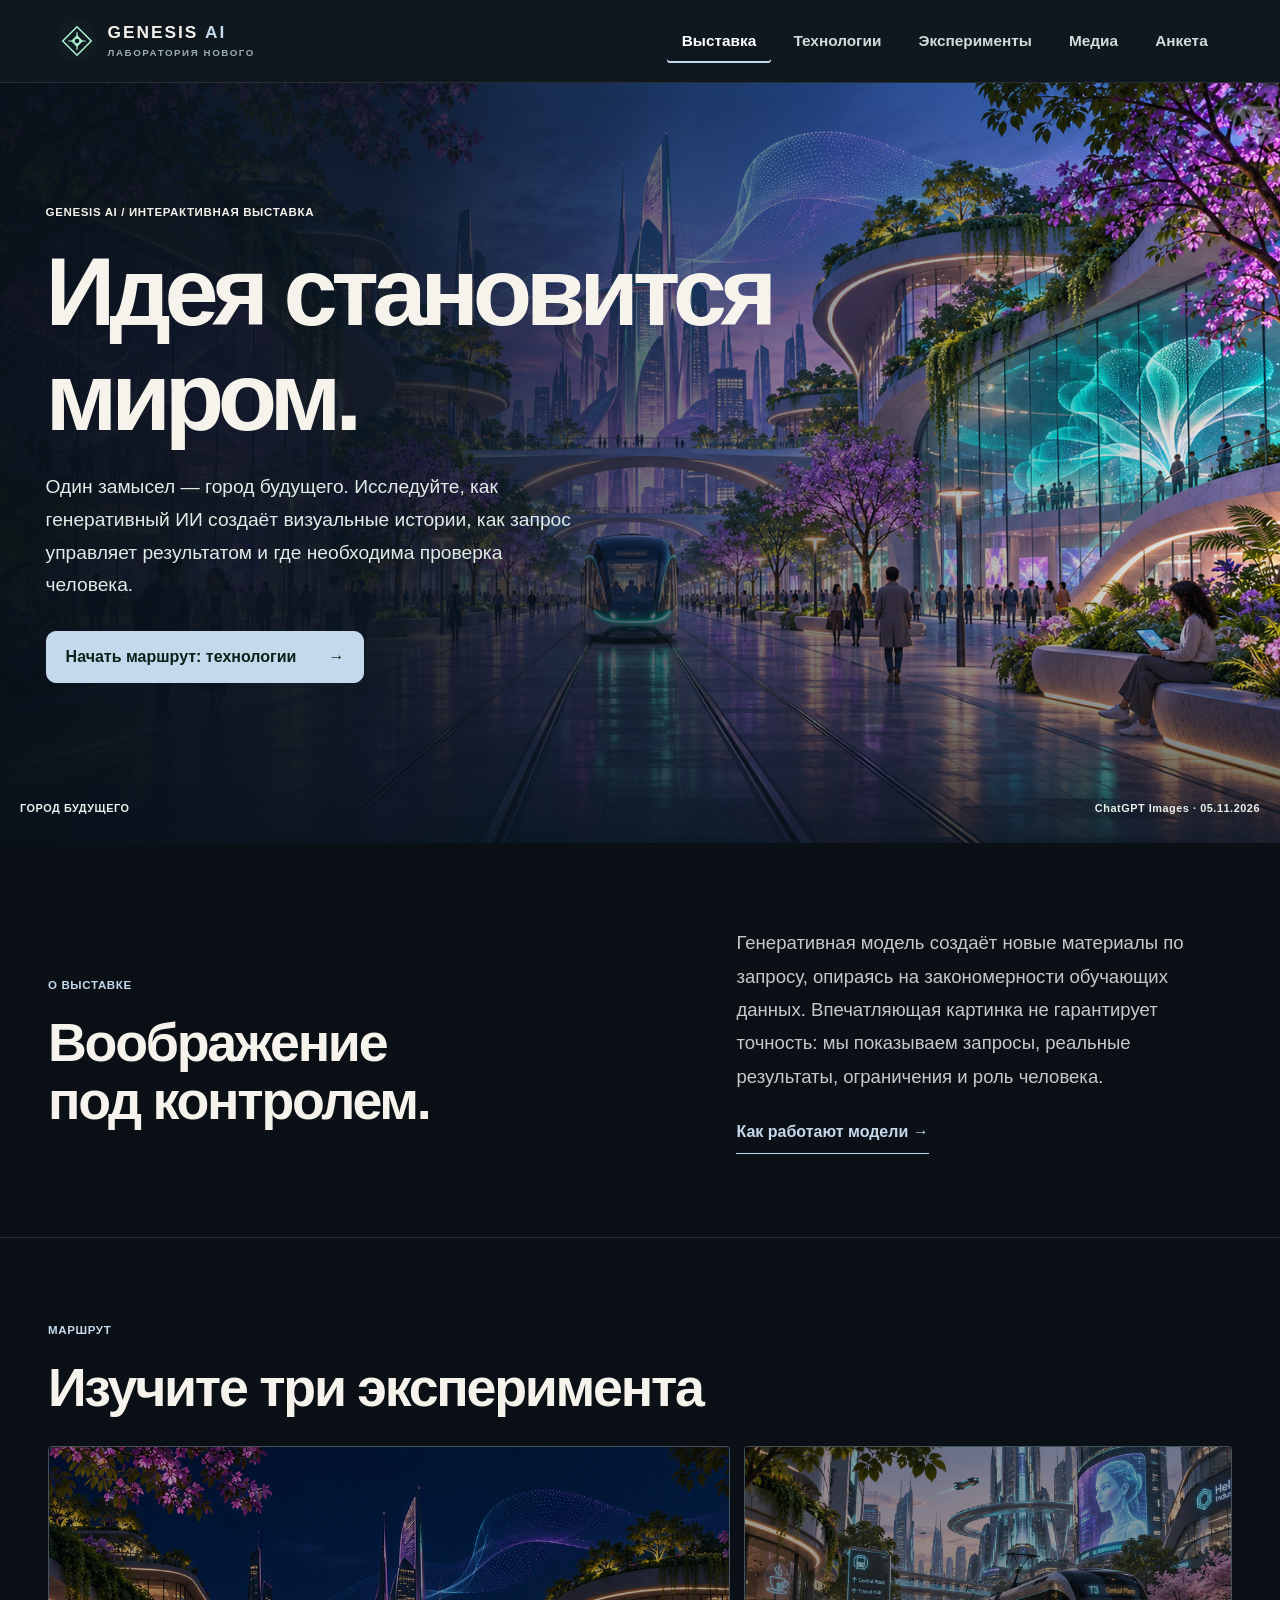
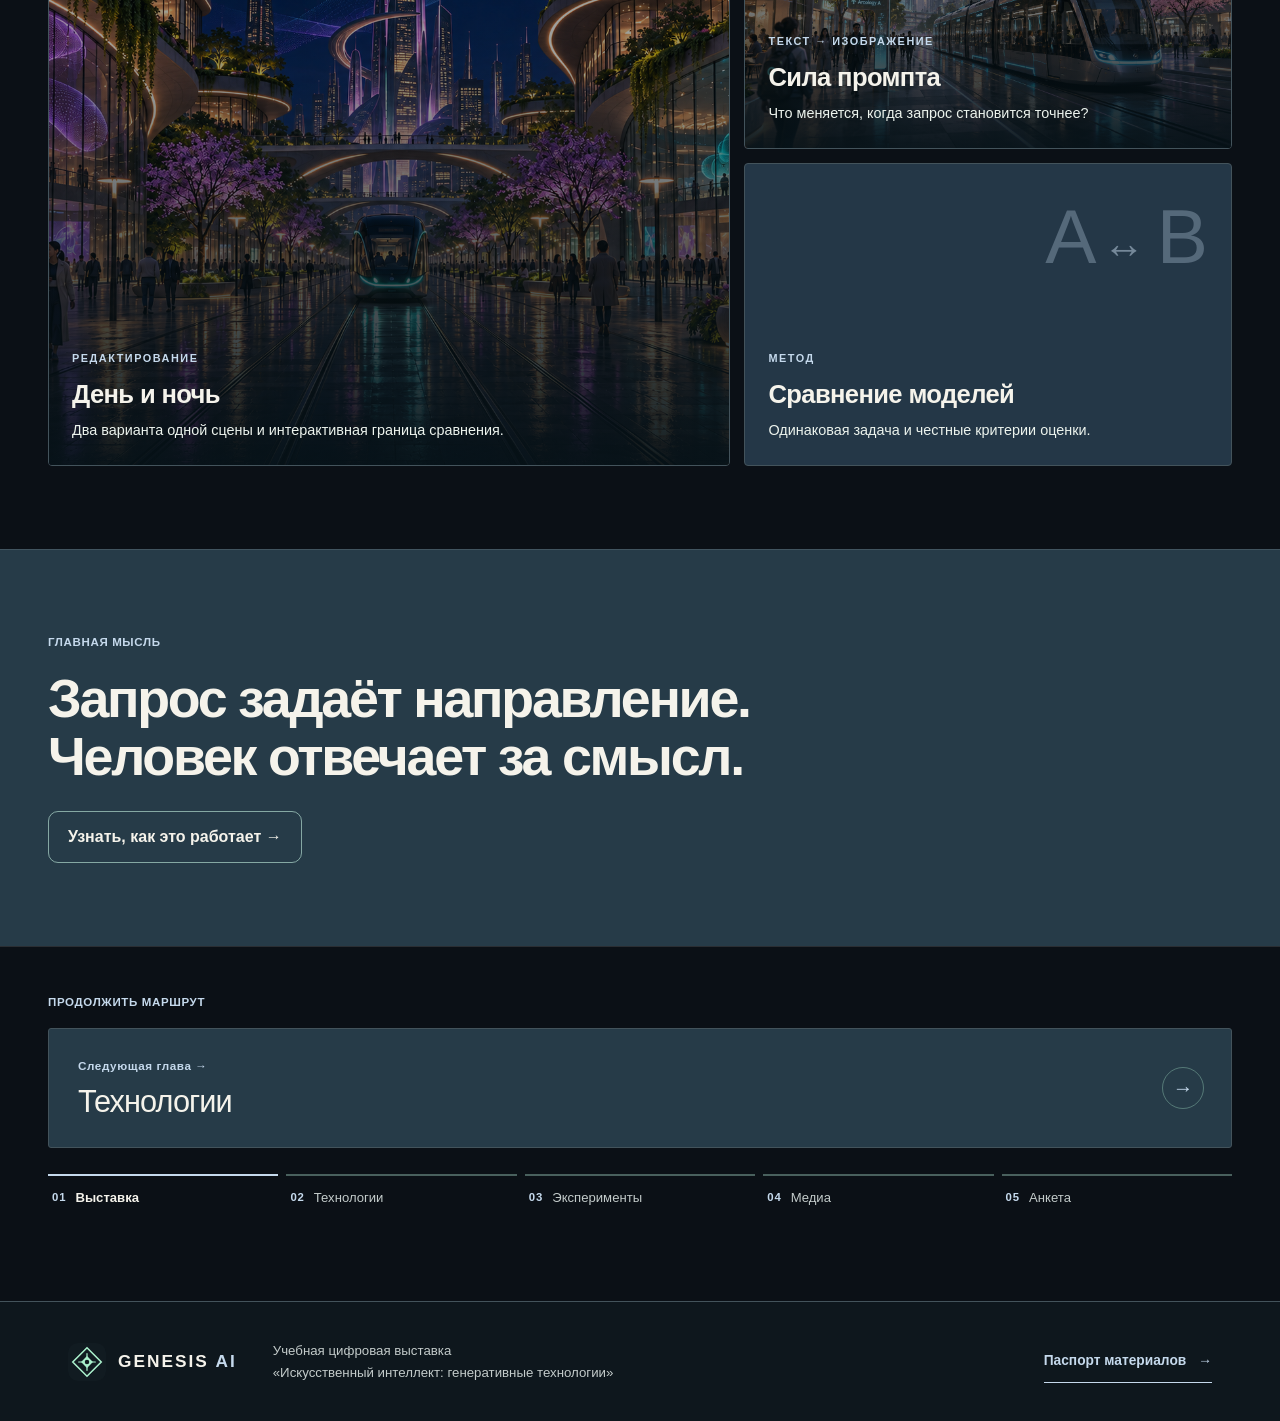
==== commit 86ec4cd1: "Refine GENESIS AI exhibition layout and interactions" ====
--- a/index.html
+++ b/index.html
@@ -21,30 +21,30 @@
 <p>Один замысел — город будущего. Исследуйте, как генеративный ИИ создаёт визуальные истории, как запрос управляет результатом и где необходима проверка человека.</p>
 <a class="button" href="technology.html">Начать маршрут: технологии <span>→</span></a>
 </div>
-<div class="hero-credit">01 / ГОРОД БУДУЩЕГО <span>ChatGPT Images · 05.11.2026</span>
+<div class="hero-credit">ГОРОД БУДУЩЕГО <span>ChatGPT Images · 05.11.2026</span>
 </div></section><section class="section intro reveal"><div>
-<p class="eyebrow">01 / О ВЫСТАВКЕ</p>
+<p class="eyebrow">О ВЫСТАВКЕ</p>
 <h2>Воображение<br><em>под контролем.</em>
 </h2>
 </div>
 <div>
 <p>Генеративная модель создаёт новые материалы по запросу, опираясь на закономерности обучающих данных. Впечатляющая картинка не гарантирует точность: мы показываем запросы, реальные результаты, ограничения и роль человека.</p>
 <a class="text-link" href="technology.html">Как работают модели →</a>
-</div></section><section class="section reveal"><p class="eyebrow">02 / МАРШРУТ</p>
+</div></section><section class="section reveal"><p class="eyebrow">МАРШРУТ</p>
 <h2>Изучите три эксперимента</h2>
 <div class="tiles">
 <a class="tile tile-large" href="experiment.html#light"><img src="assets/night-ai.png" alt="Ночная версия города"><div>
-<span>01 / РЕДАКТИРОВАНИЕ</span><h3>День и ночь</h3>
+<span>РЕДАКТИРОВАНИЕ</span><h3>День и ночь</h3>
 <p>Два варианта одной сцены и интерактивная граница сравнения.</p>
 </div></a><a class="tile" href="experiment.html#prompt"><img src="assets/simple-prompt-ai.png" alt="Город по короткому запросу"><div>
-<span>02 / ТЕКСТ → ИЗОБРАЖЕНИЕ</span><h3>Сила промпта</h3>
+<span>ТЕКСТ → ИЗОБРАЖЕНИЕ</span><h3>Сила промпта</h3>
 <p>Что меняется, когда запрос становится точнее?</p>
 </div></a><a class="tile tile-plain" href="experiment.html#models"><div class="tile-symbol">A<span>↔</span>B</div>
 <div>
-<span>03 / МЕТОД</span><h3>Сравнение моделей</h3>
+<span>МЕТОД</span><h3>Сравнение моделей</h3>
 <p>Одинаковая задача и честные критерии оценки.</p>
 </div></a>
-</div></section><section class="statement section reveal"><p class="eyebrow">03 / ГЛАВНАЯ МЫСЛЬ</p>
+</div></section><section class="statement section reveal"><p class="eyebrow">ГЛАВНАЯ МЫСЛЬ</p>
 <h2>Запрос задаёт направление.<br><em>Человек отвечает за смысл.</em>
 </h2>
 <a class="button button-ghost" href="technology.html">Узнать, как это работает →</a></section><nav class="chapter-nav section" aria-label="Маршрут выставки"><p class="eyebrow">ПРОДОЛЖИТЬ МАРШРУТ</p><div class="chapter-nav__grid"><a class="chapter-nav__card chapter-nav__card--next" href="technology.html"><span class="chapter-nav__direction">Следующая глава →</span><strong>Технологии</strong><span class="chapter-nav__summary">Как модели создают результат</span></a></div><ol class="journey-progress"><li><a href="index.html" aria-current="step"><span>01</span><span>Выставка</span></a></li><li><a href="technology.html"><span>02</span><span>Технологии</span></a></li><li><a href="experiment.html"><span>03</span><span>Эксперименты</span></a></li><li><a href="gallery.html"><span>04</span><span>Медиа</span></a></li><li><a href="survey.html"><span>05</span><span>Анкета</span></a></li></ol></nav></main><footer class="site-footer"><div class="footer-inner">
--- a/style.css
+++ b/style.css
@@ -1,18 +1,18 @@
 :root {
-  --page-bg: #0b1016;
-  --surface: #131c24;
-  --surface-high: #1b2831;
-  --line: #34454c;
-  --text: #f1f4ed;
-  --muted: #b7c2c3;
-  --mint: #a9efcb;
-  --mint-strong: #79d9af;
+  --page-bg: #111922;
+  --surface: #1c2832;
+  --surface-high: #23323d;
+  --line: #43535b;
+  --text: #f5f3eb;
+  --muted: #c3cbca;
+  --mint: #c5d9ec;
+  --mint-strong: #9fbdd4;
   --gold: #e0bd89;
-  --display: Georgia, 'Times New Roman', serif;
+  --display: 'Segoe UI', Arial, sans-serif;
   --sans: 'Segoe UI', Inter, Arial, sans-serif;
   --container: 1240px;
   --space-section: clamp(64px, 6.5vw, 98px);
-  --radius: 18px;
+  --radius: 4px;
   --ease: cubic-bezier(.22, 1, .36, 1);
   color-scheme: dark;
   font-family: var(--sans);
@@ -32,8 +32,8 @@
 .skip:focus { top: 12px; }
 
 /* Identity and navigation */
-.site-header { position: sticky; top: 0; z-index: 50; border-bottom: 1px solid #ffffff18; background: #0b1016d9; backdrop-filter: blur(18px); -webkit-backdrop-filter: blur(18px); transition: background .25s, box-shadow .25s; }
-.site-header.is-scrolled { background: #0b1016f5; box-shadow: 0 12px 32px #0005; }
+.site-header { position: sticky; top: 0; z-index: 50; border-bottom: 1px solid #ffffff18; background: #111922d9; backdrop-filter: blur(18px); -webkit-backdrop-filter: blur(18px); transition: background .25s, box-shadow .25s; }
+.site-header.is-scrolled { background: #111922f5; box-shadow: 0 12px 32px #0005; }
 .header-inner { max-width: 1500px; min-height: 82px; margin: auto; padding: 10px clamp(20px, 4.5vw, 62px); display: flex; align-items: center; justify-content: space-between; gap: 28px; }
 .brand { display: inline-flex; align-items: center; flex: none; gap: 12px; min-width: 0; }
 .brand img { width: 38px; height: 38px; border-radius: 10px; }
@@ -41,9 +41,9 @@
 .brand-name b { color: var(--mint); }
 .brand-name small { display: block; margin-top: 5px; color: #9baeb0; font-size: .61rem; font-weight: 600; letter-spacing: .16em; text-transform: uppercase; }
 .primary-nav { display: flex; align-items: center; justify-content: flex-end; gap: clamp(2px, .6vw, 10px); }
-.primary-nav a { position: relative; padding: 10px clamp(10px, 1.15vw, 17px); border-radius: 999px; color: #d3dcd9; font-size: .96rem; font-weight: 600; white-space: nowrap; transition: color .2s, background .2s, transform .2s; }
+.primary-nav a { position: relative; padding: 10px clamp(10px, 1.15vw, 17px); border-radius: 3px; color: #d3dcd9; font-size: .96rem; font-weight: 600; white-space: nowrap; transition: color .2s, background .2s, transform .2s; }
 .primary-nav a:hover { color: #fff; background: #ffffff12; transform: translateY(-1px); }
-.primary-nav a[aria-current] { color: #0d241b; background: var(--mint); }
+.primary-nav a[aria-current] { color: #fff; background: transparent; box-shadow: inset 0 -2px var(--mint); }
 .menu-toggle { display: none; width: 48px; height: 48px; flex: none; align-items: center; justify-content: center; flex-direction: column; gap: 6px; padding: 0; border: 1px solid var(--line); border-radius: 12px; background: var(--surface); color: var(--text); }
 .menu-toggle span { width: 20px; height: 2px; border-radius: 2px; background: currentColor; transition: transform .25s, opacity .25s; }
 .menu-toggle[aria-expanded='true'] span:first-child { transform: translateY(8px) rotate(45deg); }
@@ -54,13 +54,13 @@
 main { min-height: 60vh; }
 .section { max-width: var(--container); margin: 0 auto; padding: var(--space-section) clamp(20px, 4vw, 48px); }
 .section + .section { border-top: 1px solid #ffffff12; }
-.eyebrow { margin: 0 0 18px; color: var(--mint); font-size: .72rem; font-weight: 800; letter-spacing: .19em; text-transform: uppercase; }
+.eyebrow { margin: 0 0 18px; color: var(--mint); font-size: .72rem; font-weight: 800; letter-spacing: .055em; text-transform: none; }
 h1, h2, h3, p { margin-top: 0; }
-h1, h2 { font-family: var(--display); font-weight: 400; line-height: 1.04; letter-spacing: -.042em; text-wrap: balance; }
+h1, h2 { font-family: var(--display); font-weight: 650; line-height: 1.08; letter-spacing: -.042em; text-wrap: balance; }
 h1 { font-size: clamp(3.3rem, 6vw, 6.9rem); }
 h2 { font-size: clamp(2.25rem, 4.2vw, 4.2rem); margin-bottom: 25px; }
 h3 { font-size: clamp(1.35rem, 2vw, 1.8rem); line-height: 1.2; letter-spacing: -.025em; }
-em { font-family: var(--display); font-weight: 400; color: var(--mint); }
+em { font-family: inherit; font-style: normal; font-weight: inherit; color: inherit; }
 p { color: var(--muted); }
 .button { display: inline-flex; align-items: center; justify-content: space-between; gap: 32px; min-height: 52px; padding: 12px 19px; border: 1px solid var(--mint); border-radius: 10px; background: var(--mint); color: #092219; font-weight: 750; transition: background .25s, transform .25s var(--ease), box-shadow .25s; }
 .button:hover { background: #d1ffe4; transform: translateY(-3px); box-shadow: 0 12px 26px #0004; }
@@ -69,7 +69,7 @@
 .text-link, .footer-link { display: inline-flex; align-items: center; min-height: 42px; gap: 12px; color: var(--mint); border: 0; border-bottom: 1px solid var(--mint); background: none; padding: 6px 0; font-weight: 700; }
 .text-link:hover, .footer-link:hover { color: #dcffe9; }
 .page-lead { position: relative; isolation: isolate; max-width: var(--container); margin: 0 auto; padding: clamp(56px, 5vw, 74px) clamp(20px, 4vw, 48px) 28px; }
-.page-lead::before { content: ''; position: absolute; z-index: -1; top: 0; right: 0; width: min(70%, 780px); height: 100%; background: radial-gradient(ellipse at 72% 14%, #70cda717, transparent 66%); pointer-events: none; }
+.page-lead::before { content: ''; position: absolute; z-index: -1; top: 0; right: 0; width: min(70%, 780px); height: 100%; background: transparent; pointer-events: none; }
 .page-lead::after { content: ''; position: absolute; top: clamp(56px, 5vw, 74px); right: clamp(20px, 4vw, 48px); width: clamp(46px, 6vw, 82px); height: 1px; background: linear-gradient(90deg, var(--mint), transparent); opacity: .7; }
 .page-lead + .section { padding-top: clamp(34px, 3vw, 48px); }
 .page-lead h1 { max-width: 1000px; margin: 0 0 22px; }
@@ -85,30 +85,32 @@
 .hero-copy { width: min(100% - 40px, 1360px); margin: 0 auto; padding: 52px clamp(0px, 2vw, 28px) 92px; }
 .hero-copy h1 { max-width: 720px; margin: 0 0 22px; text-wrap: balance; }
 .hero-copy > p:not(.eyebrow) { max-width: 535px; margin-bottom: 29px; color: #e0ebe7; font-size: clamp(1.03rem, 1.5vw, 1.2rem); line-height: 1.7; }
-.hero-credit { position: absolute; left: max(20px, calc((100vw - 1304px)/2)); right: max(20px, calc((100vw - 1304px)/2)); bottom: 26px; display: flex; justify-content: space-between; gap: 15px; color: #e8f2ec; font-size: .68rem; font-weight: 750; letter-spacing: .13em; text-transform: uppercase; }
+.hero-credit { position: absolute; left: max(20px, calc((100vw - 1304px)/2)); right: max(20px, calc((100vw - 1304px)/2)); bottom: 26px; display: flex; justify-content: space-between; gap: 15px; color: #e8f2ec; font-size: .68rem; font-weight: 750; letter-spacing: .05em; text-transform: none; }
 .intro { display: grid; grid-template-columns: 1.1fr .9fr; gap: 7%; align-items: end; }
 .intro > div:last-child p { font-size: 1.16rem; line-height: 1.8; }
 .tiles { display: grid; grid-template-columns: 1.15fr 1fr 1fr; gap: 14px; margin-top: 30px; }
 .tile { position: relative; min-height: 340px; overflow: hidden; border: 1px solid var(--line); border-radius: var(--radius); background: var(--surface); transition: transform .4s var(--ease), border-color .25s, box-shadow .4s; }
-.tile:hover { transform: translateY(-5px); border-color: #9dddbb; box-shadow: 0 18px 42px #0006; }
+.tile:hover { border-color: var(--mint); }
 .tile > img { position: absolute; width: 100%; height: 100%; object-fit: cover; filter: brightness(.75); transition: transform .6s var(--ease); }
-.tile:hover > img { transform: scale(1.045); }
+.tile:hover > img { transform: scale(1.025); }
 .tile::after { content: ''; position: absolute; inset: 0; background: linear-gradient(0deg, #061218ed, #07151b2c 66%); pointer-events: none; }
 .tile > div:last-child { position: absolute; z-index: 1; bottom: 0; width: 100%; padding: 23px; transition: transform .4s var(--ease); }
 .tile:hover > div:last-child { transform: translateY(-4px); }
 .tile span, .model-card small { color: var(--mint); font-size: .68rem; font-weight: 800; letter-spacing: .14em; }
 .tile h3 { margin: 9px 0; }
 .tile p { margin-bottom: 0; color: #ecf3ed; font-size: .9rem; }
-.tile-plain { background: radial-gradient(circle at 75% 25%, #285958, #182b38 50%, #14212b); }
+.tile-plain { background: #243747; }
 .tile-plain::after { display: none; }
-.tile-symbol { position: absolute; top: 34px; right: 23px; color: #a9efcb4f; font-family: var(--display); font-size: clamp(4rem, 6vw, 6.5rem); line-height: 1; }
-.tile-symbol span { color: #a9efcb80; font-size: .55em; margin: 0 6px; }
-.statement { max-width: var(--container); border-radius: var(--radius); background: linear-gradient(120deg, #193438, #172832 62%, #1c2c3c); }
+.tile-symbol { position: absolute; top: 34px; right: 23px; color: #c5d9ec4f; font-family: var(--display); font-size: clamp(4rem, 6vw, 6.5rem); line-height: 1; }
+.tile-symbol span { color: #c5d9ec80; font-size: .55em; margin: 0 6px; }
+.statement { max-width: var(--container); border-radius: var(--radius); background: #263b48; }
 .statement h2 { max-width: 1100px; }
 .statement > p:last-of-type { max-width: 740px; }
 
 /* Experiments */
 .compare { --split: 50%; position: relative; width: min(100%, 920px); aspect-ratio: 16 / 9; margin: 0 auto; border: 1px solid #8ab6a6; border-radius: var(--radius); overflow: hidden; background: var(--surface); }
+.compare-loading { display: none; }
+.js-ready .compare.is-loading .compare-loading { position: absolute; z-index: 4; inset: 0; display: grid; place-items: center; padding: 24px; background: var(--surface); color: var(--text); text-align: center; }
 .compare > img, .compare-day img { position: absolute; inset: 0; width: 100%; height: 100%; object-fit: cover; }
 .compare-day { position: absolute; inset: 0; clip-path: inset(0 calc(100% - var(--split)) 0 0); }
 .compare-line { position: absolute; top: 0; bottom: 0; left: var(--split); width: 2px; transform: translateX(-50%); background: #fff; pointer-events: none; }
@@ -146,13 +148,14 @@
 .insight p { margin: 5px 0 0; }
 .hover-demo { display: grid; grid-template-columns: repeat(3, minmax(0, 1fr)); gap: 12px; margin: 23px 0 10px; }
 .hover-demo p { min-height: 115px; margin: 0; padding: 18px; border: 1px solid var(--line); border-radius: 12px; background: var(--surface); transition: background .25s, color .25s; }
+.ambient-trigger { display: inline-block; margin: 18px 0 0; padding: 10px 0; color: var(--mint); border-bottom: 1px solid var(--mint); font-weight: 700; cursor: default; }
 .hover-section .text-link { margin-top: 12px; }
 
 /* Technology */
 .process, .info-grid { display: grid; grid-template-columns: repeat(2, minmax(0, 1fr)); gap: 14px; }
 .process { list-style: none; margin: 0; padding: 0; }
-.process li, .info-grid article { min-width: 0; padding: 26px; border: 1px solid var(--line); border-radius: var(--radius); background: linear-gradient(150deg, #1b2a31, var(--surface) 58%); transition: border-color .25s, transform .3s var(--ease); }
-.process li:hover, .info-grid article:hover { border-color: #7fae9b; transform: translateY(-3px); }
+.process li, .info-grid article { min-width: 0; padding: 26px; border: 1px solid var(--line); border-radius: var(--radius); background: var(--surface); transition: border-color .25s, transform .3s var(--ease); }
+.process li:hover, .info-grid article:hover { border-color: var(--mint); }
 .process li { display: flex; gap: 22px; }
 .process li > span, .info-grid span { color: var(--mint); font-size: .78rem; font-weight: 800; letter-spacing: .14em; }
 .process h3, .info-grid h3 { margin: 0 0 9px; }
@@ -164,7 +167,7 @@
 th, td { padding: 17px 20px; border-top: 1px solid var(--line); text-align: left; }
 th { color: var(--mint); }
 tbody tr { transition: background .2s; }
-tbody tr:hover { background: #a9efcb0b; }
+tbody tr:hover { background: #c5d9ec0b; }
 
 /* Media archive */
 .media-grid { display: grid; grid-template-columns: repeat(3, minmax(0, 1fr)); gap: 14px; }
@@ -235,14 +238,14 @@
 .chapter-nav .eyebrow { margin-bottom: 17px; }
 .chapter-nav__grid { display: grid; grid-template-columns: repeat(2, minmax(0, 1fr)); gap: 14px; }
 .chapter-nav__grid > :only-child { grid-column: 1 / -1; }
-.chapter-nav__card { position: relative; display: flex; flex-direction: column; justify-content: center; gap: 9px; min-height: 178px; padding: 26px 72px 26px 29px; overflow: hidden; border: 1px solid var(--line); border-radius: var(--radius); background: linear-gradient(130deg, #192931, #132027); transition: transform .35s var(--ease), border-color .25s, box-shadow .35s; }
+.chapter-nav__card { position: relative; display: flex; flex-direction: column; justify-content: center; gap: 9px; min-height: 178px; padding: 26px 72px 26px 29px; overflow: hidden; border: 1px solid var(--line); border-radius: var(--radius); background: var(--surface); transition: transform .35s var(--ease), border-color .25s, box-shadow .35s; }
 .chapter-nav__card::after { content: '→'; position: absolute; top: 50%; right: 27px; display: grid; place-items: center; width: 40px; height: 40px; border: 1px solid #88bda97a; border-radius: 50%; color: var(--mint); font-size: 1.28rem; transform: translateY(-50%); transition: color .25s, background .25s, transform .35s var(--ease); }
 .chapter-nav__card:not(.chapter-nav__card--next)::after { content: '←'; }
-.chapter-nav__card:hover, .chapter-nav__card:focus-visible { border-color: var(--mint); transform: translateY(-4px); box-shadow: 0 16px 35px #0005; }
+.chapter-nav__card:hover, .chapter-nav__card:focus-visible { border-color: var(--mint); }
 .chapter-nav__card:hover::after, .chapter-nav__card:focus-visible::after { background: var(--mint); color: #0c261d; transform: translate(3px, -50%); }
 .chapter-nav__card:not(.chapter-nav__card--next):hover::after, .chapter-nav__card:not(.chapter-nav__card--next):focus-visible::after { transform: translate(-3px, -50%); }
-.chapter-nav__card--next { background: linear-gradient(130deg, #1c3b39, #18312e 55%, #152b2b); }
-.chapter-nav__direction { color: var(--mint); font-size: .73rem; font-weight: 800; letter-spacing: .13em; text-transform: uppercase; }
+.chapter-nav__card--next { background: #263b48; }
+.chapter-nav__direction { color: var(--mint); font-size: .73rem; font-weight: 800; letter-spacing: .05em; text-transform: none; }
 .chapter-nav__card strong { color: var(--text); font-family: var(--display); font-size: clamp(1.55rem, 2.4vw, 2.25rem); font-weight: 400; letter-spacing: -.03em; line-height: 1.13; }
 .chapter-nav__summary { max-width: 34rem; color: var(--muted); font-size: .91rem; line-height: 1.5; }
 .journey-progress { display: grid; grid-template-columns: repeat(5, minmax(0, 1fr)); gap: 8px; margin: 26px 0 0; padding: 0; list-style: none; }
@@ -255,8 +258,6 @@
 /* Motion remains optional and never carries meaning. */
 @view-transition { navigation: auto; }
 ::view-transition-old(root), ::view-transition-new(root) { animation-duration: .24s; }
-.reveal-ready .reveal { opacity: 0; transform: translateY(18px); }
-.reveal-ready .reveal.in-view { opacity: 1; transform: none; transition: opacity .65s var(--ease), transform .65s var(--ease); }
 .reveal-ready .page-lead.reveal { opacity: 1; transform: none; }
 
 @media (max-width: 1100px) {
@@ -320,7 +321,7 @@
 @media (max-width: 420px) {
   .brand-name { font-size: .95rem; }
   .brand img { width: 34px; height: 34px; }
-  .media-grid { grid-template-columns: 1fr; }
+  .media-grid { grid-template-columns: repeat(2, minmax(0, 1fr)); gap: 8px; }
   .media-card figcaption { padding: 10px 14px; }
   .gallery-open img { aspect-ratio: 16 / 9; }
   .lightbox-close { font-size: .82rem; }
@@ -330,6 +331,25 @@
 @media (prefers-reduced-motion: reduce) {
   html { scroll-behavior: auto; }
   *, *::before, *::after { animation-duration: .01ms !important; transition-duration: .01ms !important; }
-  .reveal-ready .reveal { opacity: 1; transform: none; }
-  @view-transition { navigation: none; }
-}
+    @view-transition { navigation: none; }
+}
+
+/* Exhibition composition */
+.section { max-width: 1320px; }
+.section + .section { border-color: #ffffff20; }
+.page-lead { max-width: 1320px; }
+.page-lead::after { display: none; }
+.hero { min-height: min(760px, calc(100svh - 82px)); }
+.hero-copy h1 { max-width: 850px; font-size: clamp(3.7rem, 7.6vw, 8.2rem); letter-spacing: -.065em; }
+.hero-copy .eyebrow { color: #f5f3eb; }
+.tiles { grid-template-columns: 1.4fr 1fr; }
+.tile-large { grid-row: span 2; min-height: 620px; }
+.tile:not(.tile-large) { min-height: 300px; }
+.tile-plain { grid-column: auto; }
+.statement { border-radius: 0; }
+.chapter-nav { padding-top: 46px; }
+.chapter-nav__card { min-height: 120px; border-radius: 3px; }
+.chapter-nav__summary { display: none; }
+.gallery-open, .media-card { border-radius: 3px; }
+@media (max-width: 820px) { .hero { min-height: 610px; } .tiles { grid-template-columns: 1fr 1fr; } .tile-large { grid-row: auto; min-height: 360px; } .tile:not(.tile-large) { min-height: 360px; } .tile-plain { grid-column: 1 / -1; min-height: 190px !important; } }
+@media (max-width: 600px) { .hero { min-height: min(690px, calc(100svh - 72px)); } .hero-copy h1 { font-size: clamp(3.1rem, 11vw, 5rem); } .tiles { grid-template-columns: 1fr; } .tile-large, .tile:not(.tile-large) { min-height: 280px; } .tile-plain { grid-column: auto; } }
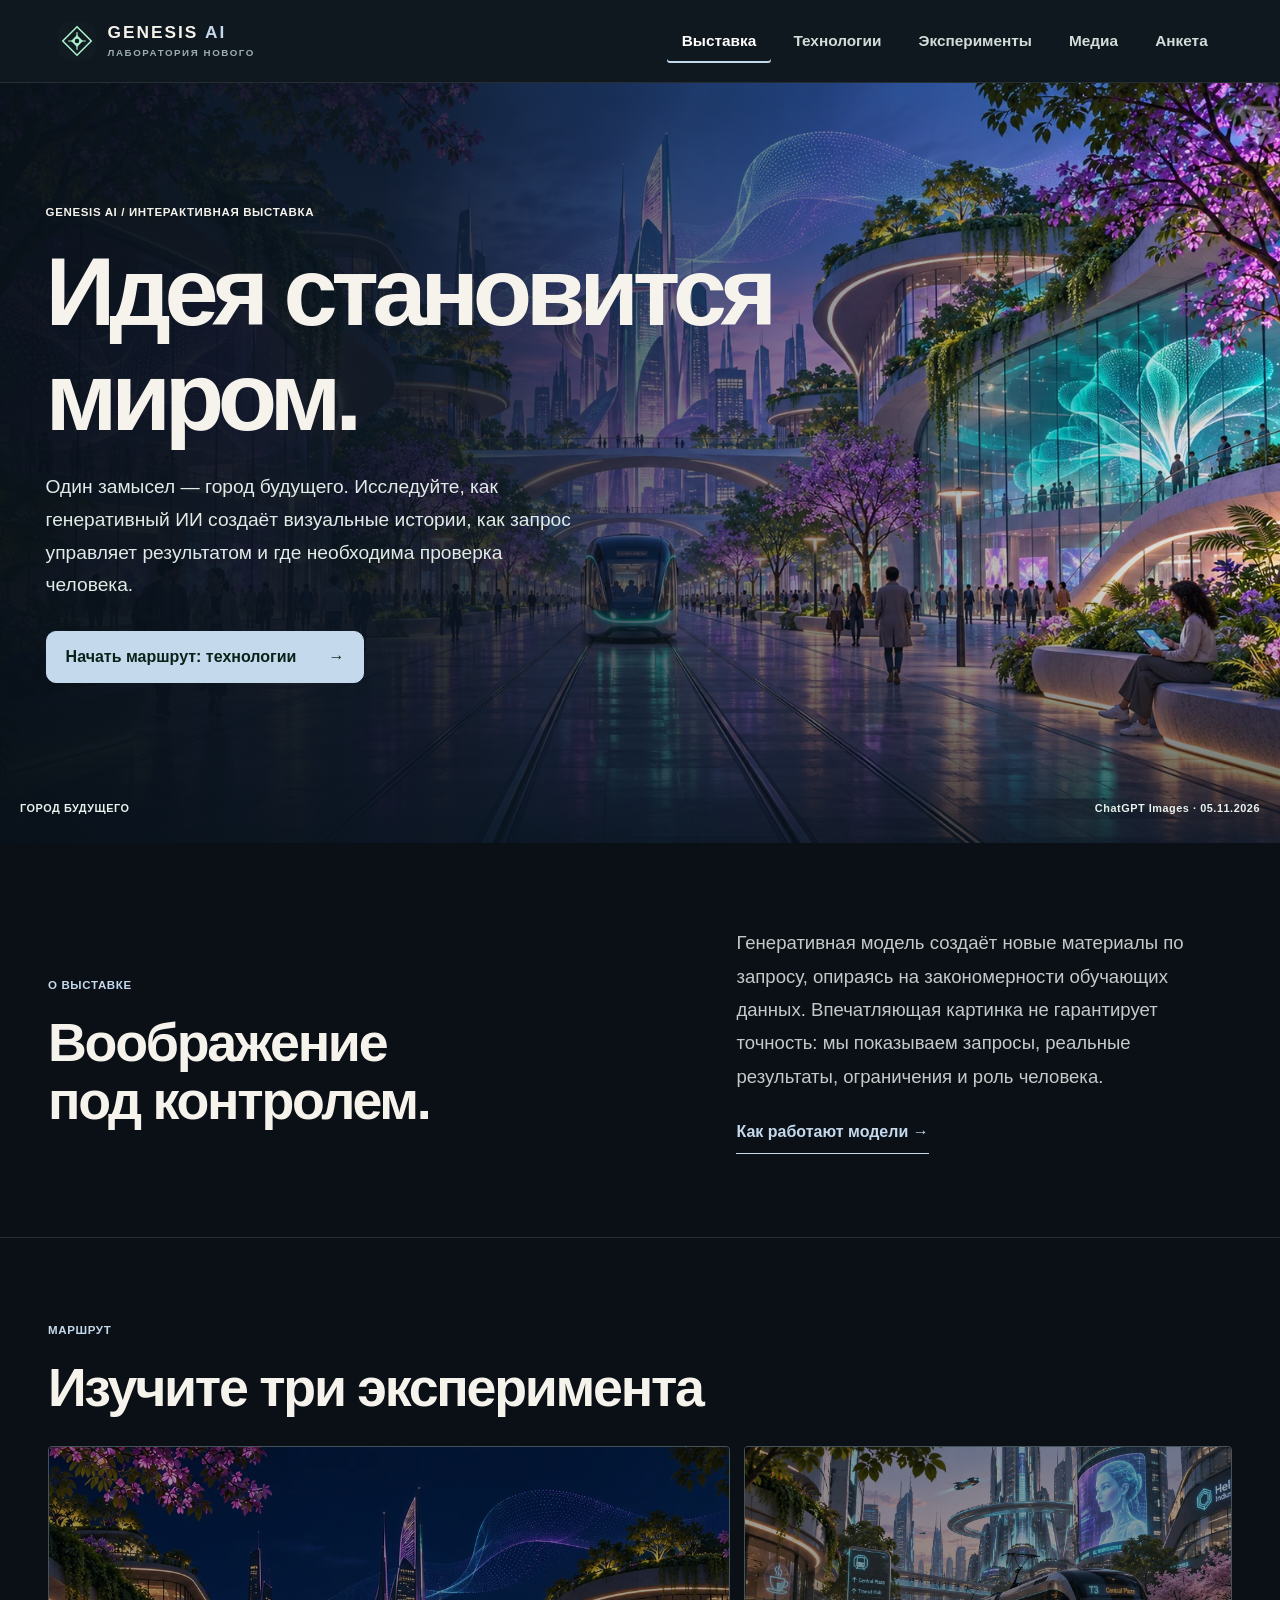
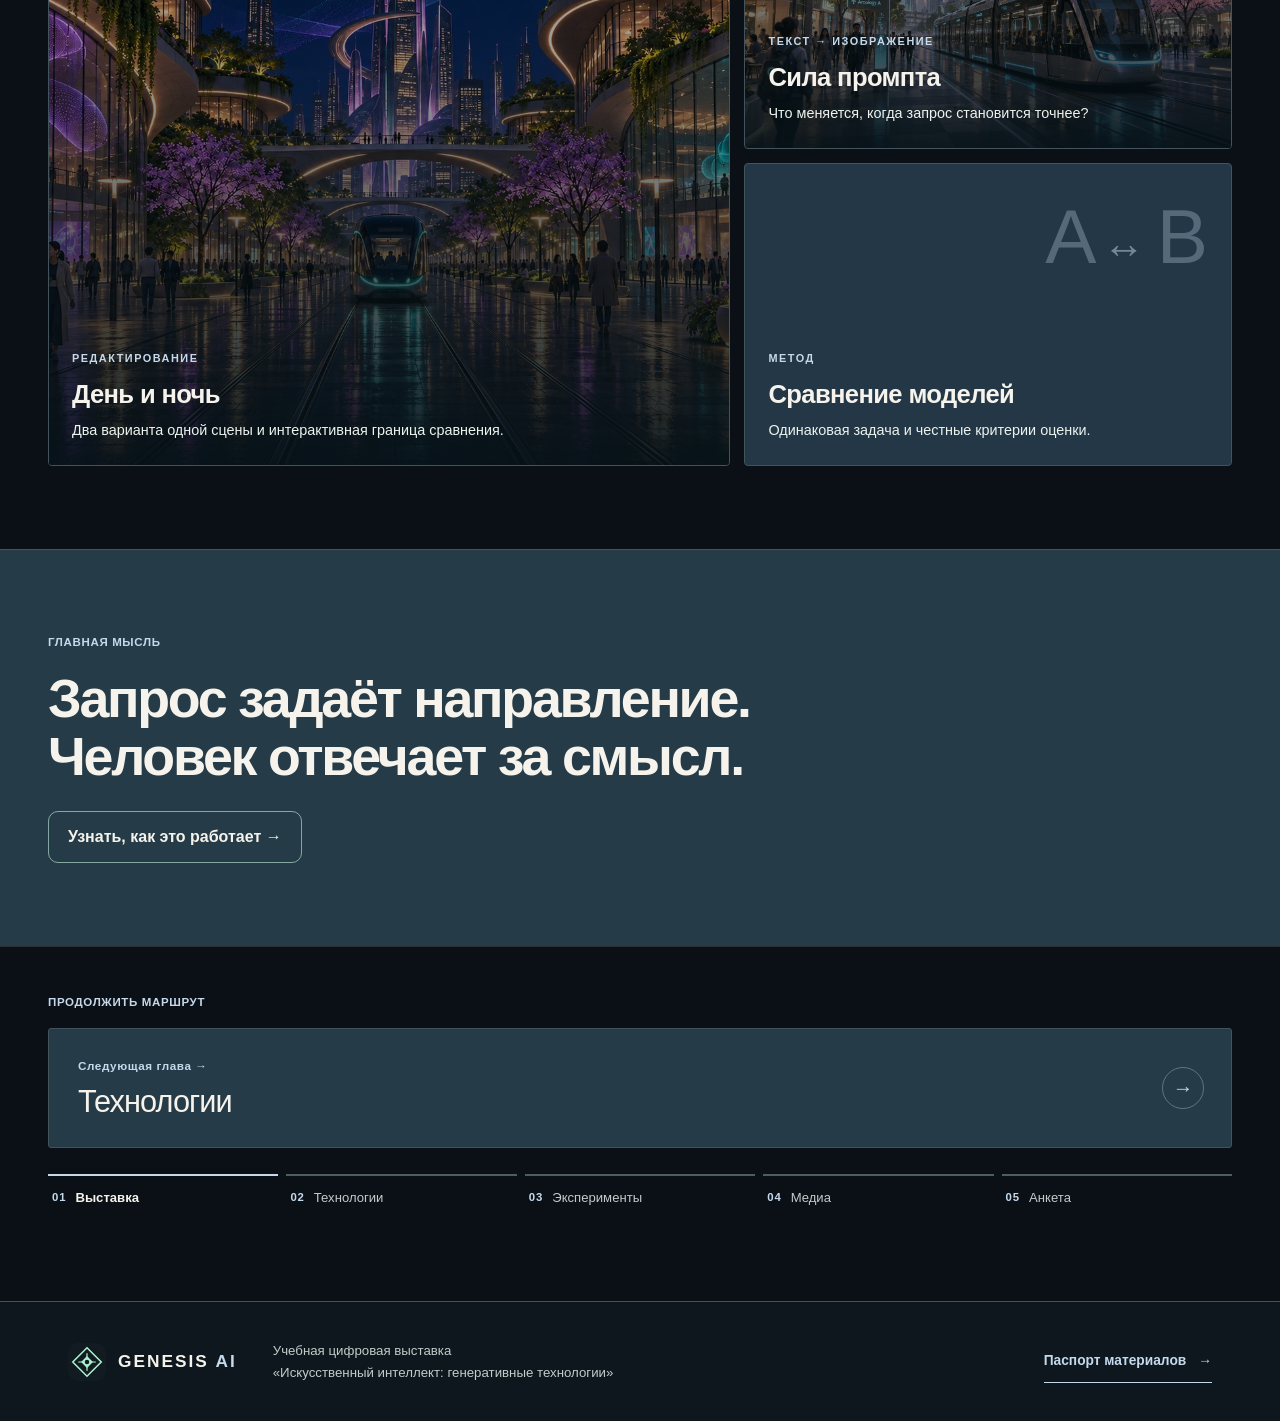
==== commit 5f9206ed: "Add optimized media and current lab reports" ====
--- a/index.html
+++ b/index.html
@@ -14,7 +14,7 @@
 <body data-page="index">
 <a class="skip" href="#main">К содержимому</a><header class="site-header" id="site-header"><div class="header-inner">
 <a class="brand" href="index.html" aria-label="GENESIS AI — главная"><img src="assets/brand/genesis-mark.svg" alt="" width="38" height="38"><span class="brand-name">GENESIS <b>AI</b><small>Лаборатория нового</small></span></a><nav id="primary-nav" class="primary-nav" aria-label="Основная навигация"><a href="index.html" aria-current="page">Выставка</a><a href="technology.html">Технологии</a><a href="experiment.html">Эксперименты</a><a href="gallery.html">Медиа</a><a href="survey.html">Анкета</a></nav><button class="menu-toggle" id="menu-toggle" type="button" aria-controls="primary-nav" aria-expanded="false" aria-label="Открыть меню"><span></span><span></span><span></span></button>
-</div></header><main id="main"><section class="hero" aria-label="Введение в выставку"><img src="assets/city-ai.png" alt="Город будущего с трамваем, сгенерированный ChatGPT Images"><div class="hero-copy">
+</div></header><main id="main"><section class="hero" aria-label="Введение в выставку"><img src="assets/city-ai.webp" alt="Город будущего с трамваем, сгенерированный ChatGPT Images"><div class="hero-copy">
 <p class="eyebrow">GENESIS AI / ИНТЕРАКТИВНАЯ ВЫСТАВКА</p>
 <h1>Идея становится<br><em>миром.</em>
 </h1>
@@ -33,10 +33,10 @@
 </div></section><section class="section reveal"><p class="eyebrow">МАРШРУТ</p>
 <h2>Изучите три эксперимента</h2>
 <div class="tiles">
-<a class="tile tile-large" href="experiment.html#light"><img src="assets/night-ai.png" alt="Ночная версия города"><div>
+<a class="tile tile-large" href="experiment.html#light"><img src="assets/night-ai.webp" alt="Ночная версия города"><div>
 <span>РЕДАКТИРОВАНИЕ</span><h3>День и ночь</h3>
 <p>Два варианта одной сцены и интерактивная граница сравнения.</p>
-</div></a><a class="tile" href="experiment.html#prompt"><img src="assets/simple-prompt-ai.png" alt="Город по короткому запросу"><div>
+</div></a><a class="tile" href="experiment.html#prompt"><img src="assets/simple-prompt-ai.webp" alt="Город по короткому запросу"><div>
 <span>ТЕКСТ → ИЗОБРАЖЕНИЕ</span><h3>Сила промпта</h3>
 <p>Что меняется, когда запрос становится точнее?</p>
 </div></a><a class="tile tile-plain" href="experiment.html#models"><div class="tile-symbol">A<span>↔</span>B</div>
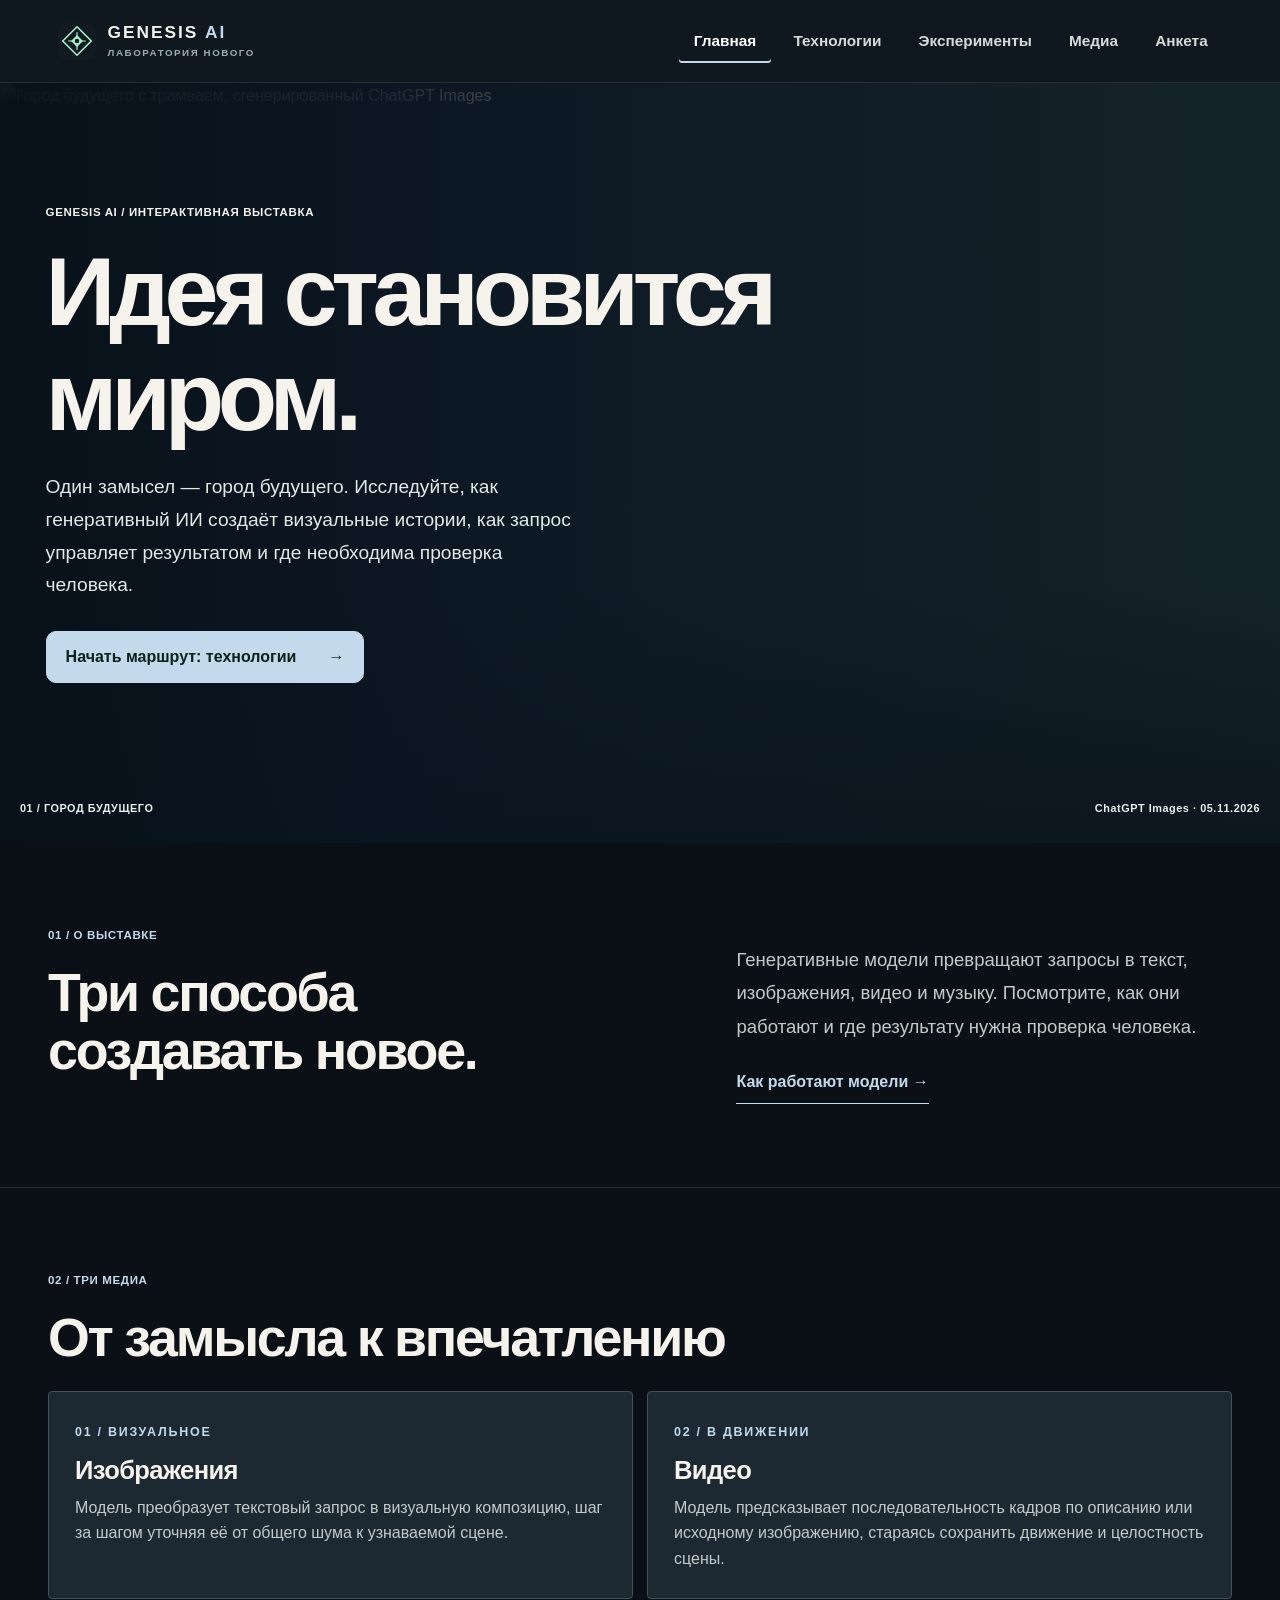
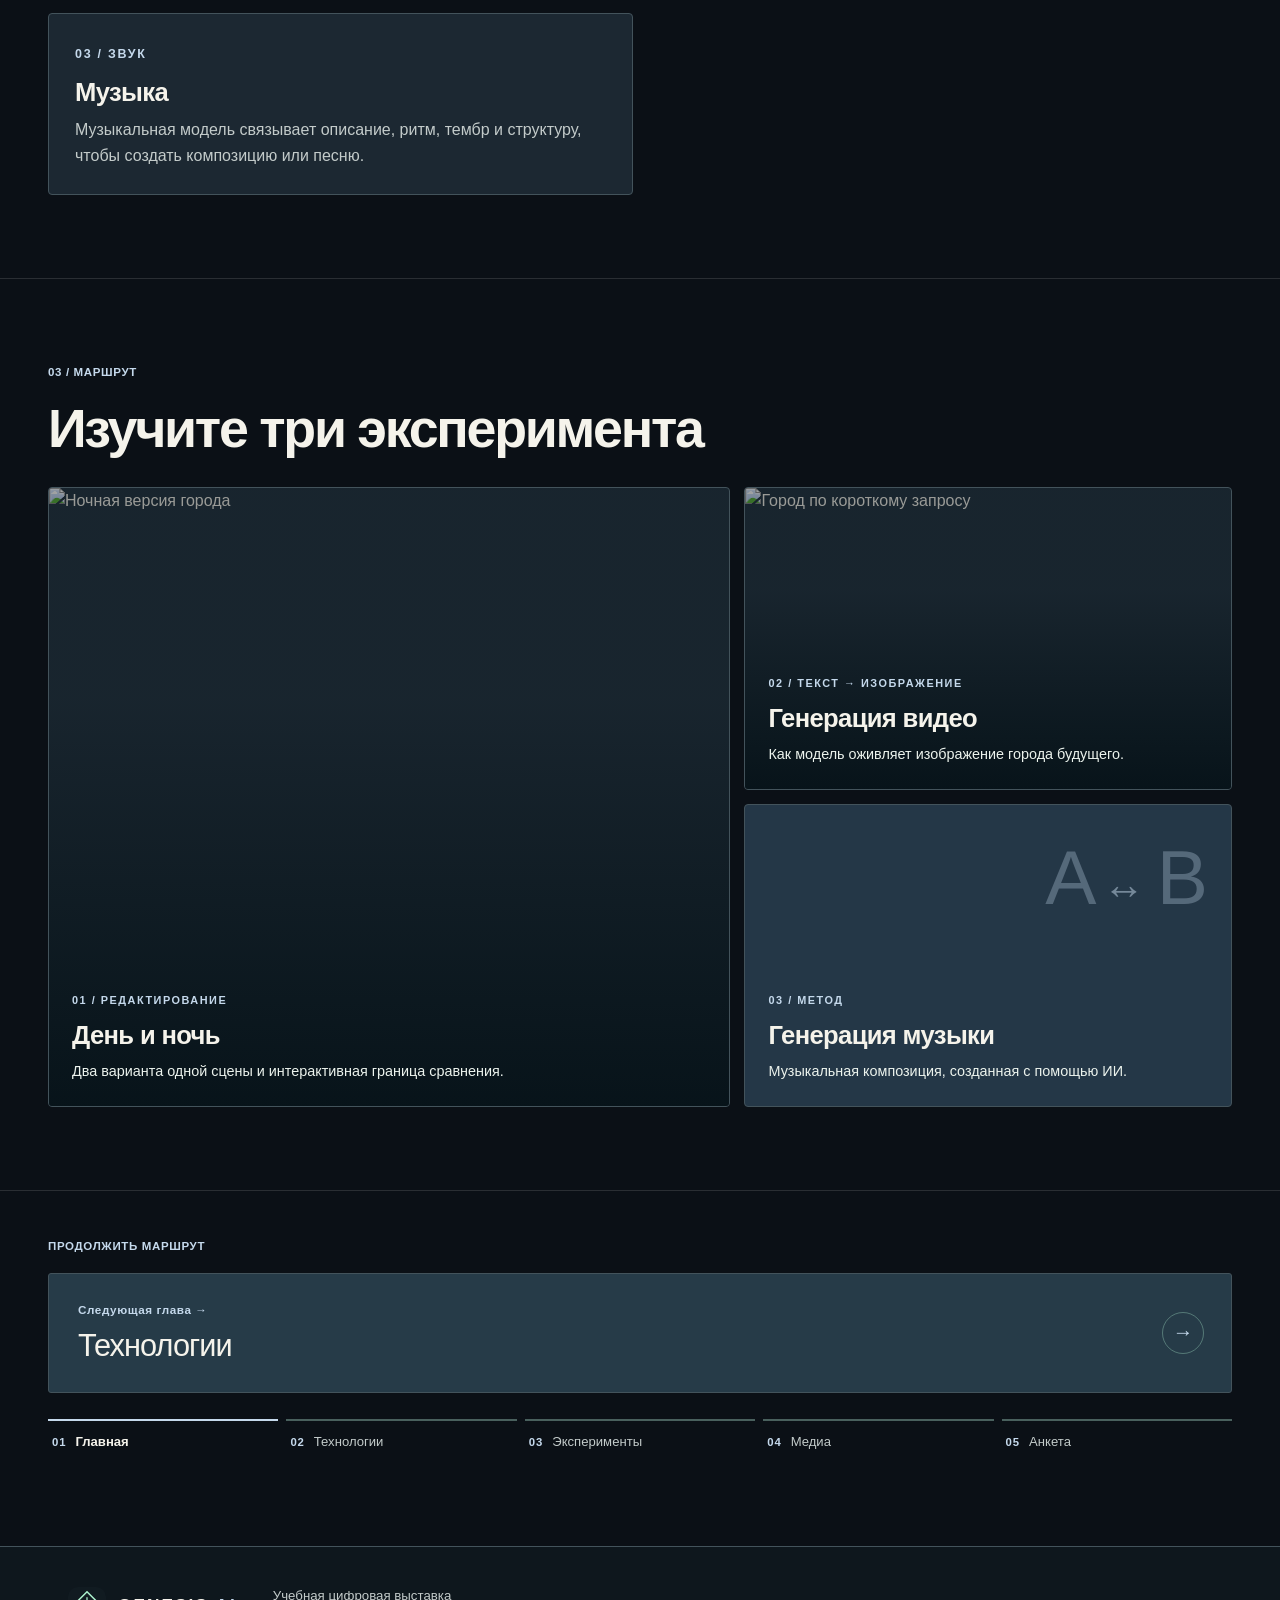
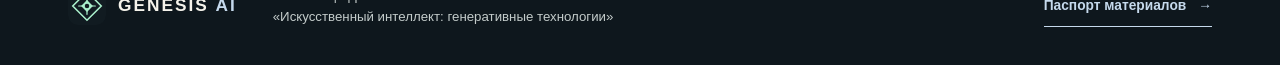
==== commit 6027cf73: "Update GENESIS AI homepage route and media overview" ====
--- a/index.html
+++ b/index.html
@@ -13,41 +13,38 @@
 </head>
 <body data-page="index">
 <a class="skip" href="#main">К содержимому</a><header class="site-header" id="site-header"><div class="header-inner">
-<a class="brand" href="index.html" aria-label="GENESIS AI — главная"><img src="assets/brand/genesis-mark.svg" alt="" width="38" height="38"><span class="brand-name">GENESIS <b>AI</b><small>Лаборатория нового</small></span></a><nav id="primary-nav" class="primary-nav" aria-label="Основная навигация"><a href="index.html" aria-current="page">Выставка</a><a href="technology.html">Технологии</a><a href="experiment.html">Эксперименты</a><a href="gallery.html">Медиа</a><a href="survey.html">Анкета</a></nav><button class="menu-toggle" id="menu-toggle" type="button" aria-controls="primary-nav" aria-expanded="false" aria-label="Открыть меню"><span></span><span></span><span></span></button>
-</div></header><main id="main"><section class="hero" aria-label="Введение в выставку"><img src="assets/city-ai.webp" alt="Город будущего с трамваем, сгенерированный ChatGPT Images"><div class="hero-copy">
+<a class="brand" href="index.html" aria-label="GENESIS AI — главная"><img src="assets/brand/genesis-mark.svg" alt="" width="38" height="38"><span class="brand-name">GENESIS <b>AI</b><small>Лаборатория нового</small></span></a><nav id="primary-nav" class="primary-nav" aria-label="Основная навигация"><a href="index.html" aria-current="page">Главная</a><a href="technology.html">Технологии</a><a href="experiment.html">Эксперименты</a><a href="gallery.html">Медиа</a><a href="survey.html">Анкета</a></nav><button class="menu-toggle" id="menu-toggle" type="button" aria-controls="primary-nav" aria-expanded="false" aria-label="Открыть меню"><span></span><span></span><span></span></button>
+</div></header><main id="main"><section class="hero" aria-label="Введение в выставку"><img src="assets/city-ai.png" alt="Город будущего с трамваем, сгенерированный ChatGPT Images"><div class="hero-copy">
 <p class="eyebrow">GENESIS AI / ИНТЕРАКТИВНАЯ ВЫСТАВКА</p>
 <h1>Идея становится<br><em>миром.</em>
 </h1>
 <p>Один замысел — город будущего. Исследуйте, как генеративный ИИ создаёт визуальные истории, как запрос управляет результатом и где необходима проверка человека.</p>
 <a class="button" href="technology.html">Начать маршрут: технологии <span>→</span></a>
 </div>
-<div class="hero-credit">ГОРОД БУДУЩЕГО <span>ChatGPT Images · 05.11.2026</span>
+<div class="hero-credit">01 / ГОРОД БУДУЩЕГО <span>ChatGPT Images · 05.11.2026</span>
 </div></section><section class="section intro reveal"><div>
-<p class="eyebrow">О ВЫСТАВКЕ</p>
-<h2>Воображение<br><em>под контролем.</em>
+<p class="eyebrow">01 / О ВЫСТАВКЕ</p>
+<h2>Три способа<br><em>создавать новое.</em>
 </h2>
 </div>
 <div>
-<p>Генеративная модель создаёт новые материалы по запросу, опираясь на закономерности обучающих данных. Впечатляющая картинка не гарантирует точность: мы показываем запросы, реальные результаты, ограничения и роль человека.</p>
+<p>Генеративные модели превращают запросы в текст, изображения, видео и музыку. Посмотрите, как они работают и где результату нужна проверка человека.</p>
 <a class="text-link" href="technology.html">Как работают модели →</a>
-</div></section><section class="section reveal"><p class="eyebrow">МАРШРУТ</p>
+</div></section><section class="section reveal"><p class="eyebrow">02 / ТРИ МЕДИА</p><h2>От замысла к впечатлению</h2><div class="info-grid"><article><span>01 / ВИЗУАЛЬНОЕ</span><h3>Изображения</h3><p>Модель преобразует текстовый запрос в визуальную композицию, шаг за шагом уточняя её от общего шума к узнаваемой сцене.</p></article><article><span>02 / В ДВИЖЕНИИ</span><h3>Видео</h3><p>Модель предсказывает последовательность кадров по описанию или исходному изображению, стараясь сохранить движение и целостность сцены.</p></article><article><span>03 / ЗВУК</span><h3>Музыка</h3><p>Музыкальная модель связывает описание, ритм, тембр и структуру, чтобы создать композицию или песню.</p></article></div></section><section class="section reveal"><p class="eyebrow">03 / МАРШРУТ</p>
 <h2>Изучите три эксперимента</h2>
 <div class="tiles">
-<a class="tile tile-large" href="experiment.html#light"><img src="assets/night-ai.webp" alt="Ночная версия города"><div>
-<span>РЕДАКТИРОВАНИЕ</span><h3>День и ночь</h3>
+<a class="tile tile-large" href="experiment.html#light"><img src="assets/night-ai.png" alt="Ночная версия города"><div>
+<span>01 / РЕДАКТИРОВАНИЕ</span><h3>День и ночь</h3>
 <p>Два варианта одной сцены и интерактивная граница сравнения.</p>
-</div></a><a class="tile" href="experiment.html#prompt"><img src="assets/simple-prompt-ai.webp" alt="Город по короткому запросу"><div>
-<span>ТЕКСТ → ИЗОБРАЖЕНИЕ</span><h3>Сила промпта</h3>
-<p>Что меняется, когда запрос становится точнее?</p>
-</div></a><a class="tile tile-plain" href="experiment.html#models"><div class="tile-symbol">A<span>↔</span>B</div>
+</div></a><a class="tile" href="gallery.html#video"><img src="assets/simple-prompt-ai.png" alt="Город по короткому запросу"><div>
+<span>02 / ТЕКСТ → ИЗОБРАЖЕНИЕ</span><h3>Генерация видео</h3>
+<p>Как модель оживляет изображение города будущего.</p>
+</div></a><a class="tile tile-plain" href="gallery.html#audio"><div class="tile-symbol">A<span>↔</span>B</div>
 <div>
-<span>МЕТОД</span><h3>Сравнение моделей</h3>
-<p>Одинаковая задача и честные критерии оценки.</p>
+<span>03 / МЕТОД</span><h3>Генерация музыки</h3>
+<p>Музыкальная композиция, созданная с помощью ИИ.</p>
 </div></a>
-</div></section><section class="statement section reveal"><p class="eyebrow">ГЛАВНАЯ МЫСЛЬ</p>
-<h2>Запрос задаёт направление.<br><em>Человек отвечает за смысл.</em>
-</h2>
-<a class="button button-ghost" href="technology.html">Узнать, как это работает →</a></section><nav class="chapter-nav section" aria-label="Маршрут выставки"><p class="eyebrow">ПРОДОЛЖИТЬ МАРШРУТ</p><div class="chapter-nav__grid"><a class="chapter-nav__card chapter-nav__card--next" href="technology.html"><span class="chapter-nav__direction">Следующая глава →</span><strong>Технологии</strong><span class="chapter-nav__summary">Как модели создают результат</span></a></div><ol class="journey-progress"><li><a href="index.html" aria-current="step"><span>01</span><span>Выставка</span></a></li><li><a href="technology.html"><span>02</span><span>Технологии</span></a></li><li><a href="experiment.html"><span>03</span><span>Эксперименты</span></a></li><li><a href="gallery.html"><span>04</span><span>Медиа</span></a></li><li><a href="survey.html"><span>05</span><span>Анкета</span></a></li></ol></nav></main><footer class="site-footer"><div class="footer-inner">
+</div></section><nav class="chapter-nav section" aria-label="Маршрут выставки"><p class="eyebrow">ПРОДОЛЖИТЬ МАРШРУТ</p><div class="chapter-nav__grid"><a class="chapter-nav__card chapter-nav__card--next" href="technology.html"><span class="chapter-nav__direction">Следующая глава →</span><strong>Технологии</strong><span class="chapter-nav__summary">Как модели создают результат</span></a></div><ol class="journey-progress"><li><a href="index.html" aria-current="step"><span>01</span><span>Главная</span></a></li><li><a href="technology.html"><span>02</span><span>Технологии</span></a></li><li><a href="experiment.html"><span>03</span><span>Эксперименты</span></a></li><li><a href="gallery.html"><span>04</span><span>Медиа</span></a></li><li><a href="survey.html"><span>05</span><span>Анкета</span></a></li></ol></nav></main><footer class="site-footer"><div class="footer-inner">
 <a class="brand" href="index.html" aria-label="GENESIS AI — главная"><img src="assets/brand/genesis-mark.svg" alt="" width="34" height="34"><span class="brand-name">GENESIS <b>AI</b></span></a><p>Учебная цифровая выставка<br>«Искусственный интеллект: генеративные технологии»</p>
 <a class="footer-link" href="gallery.html">Паспорт материалов <span aria-hidden="true">→</span></a>
 </div></footer>
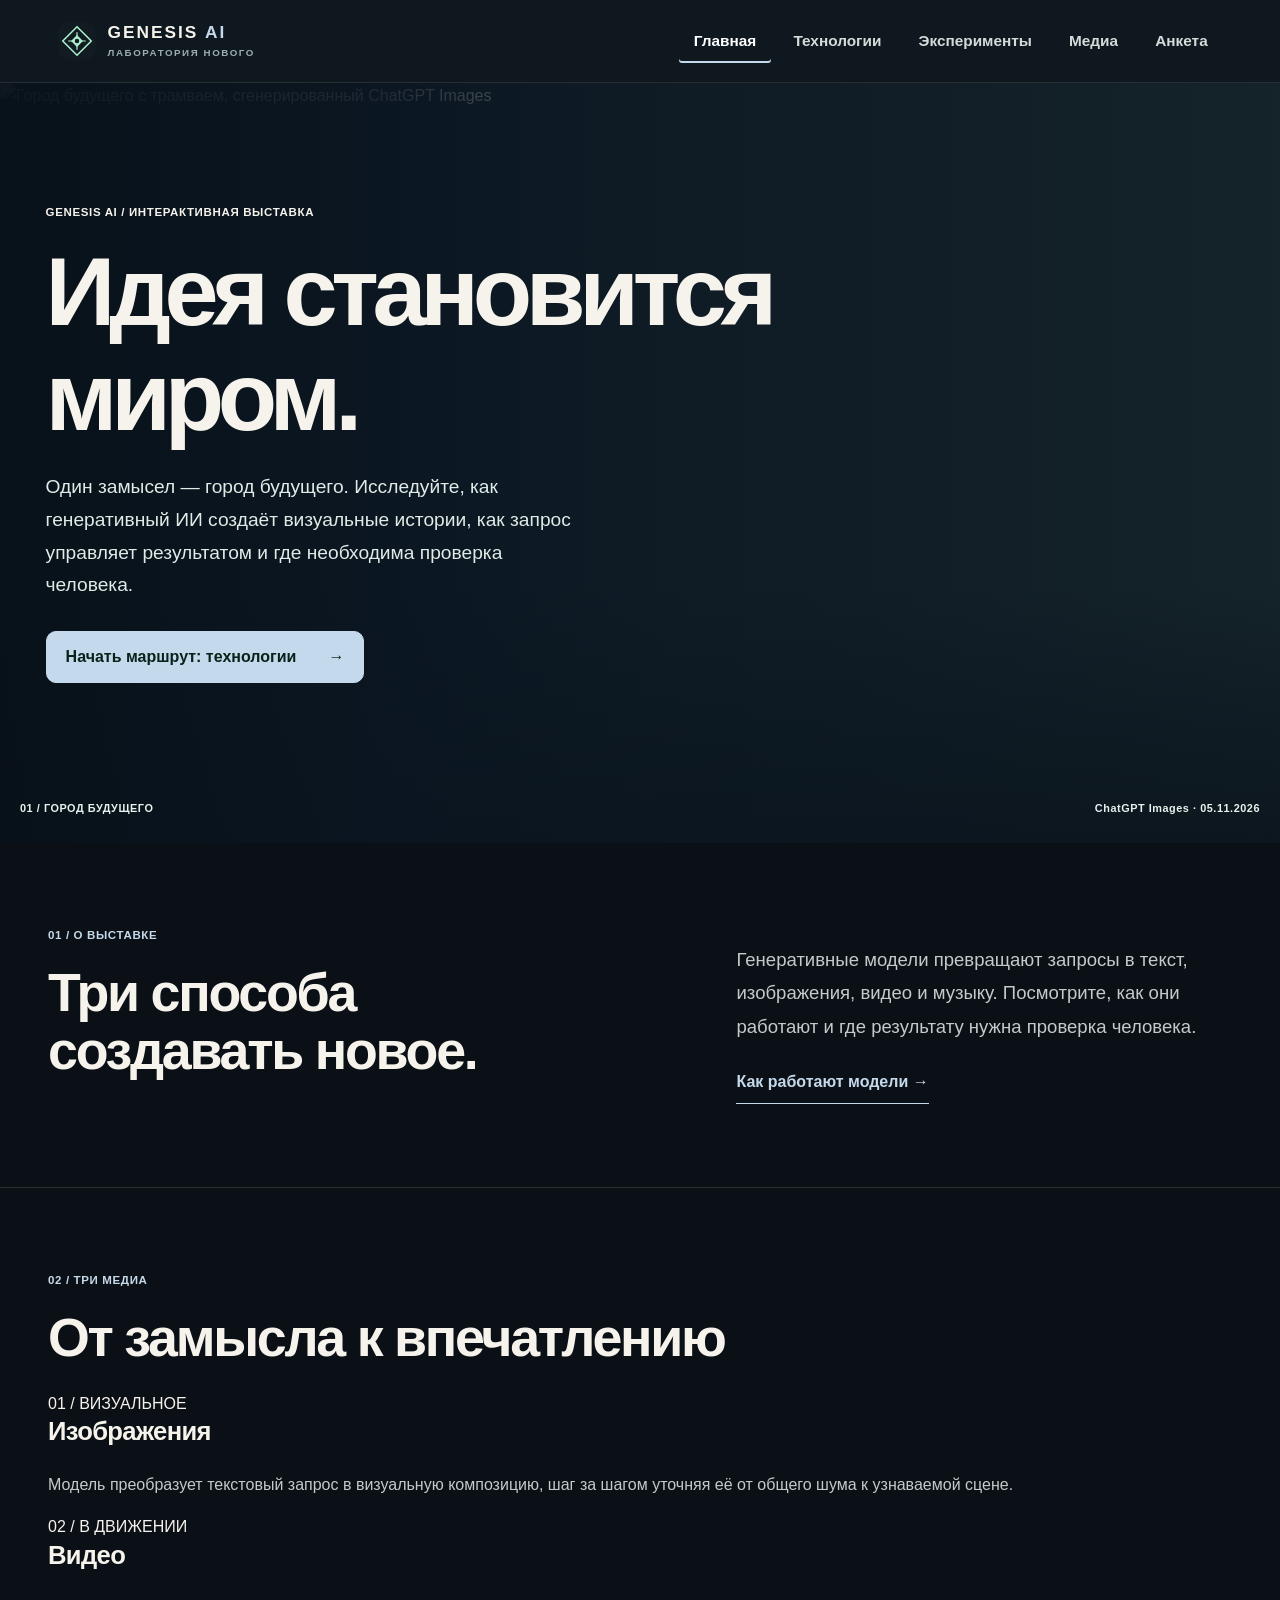
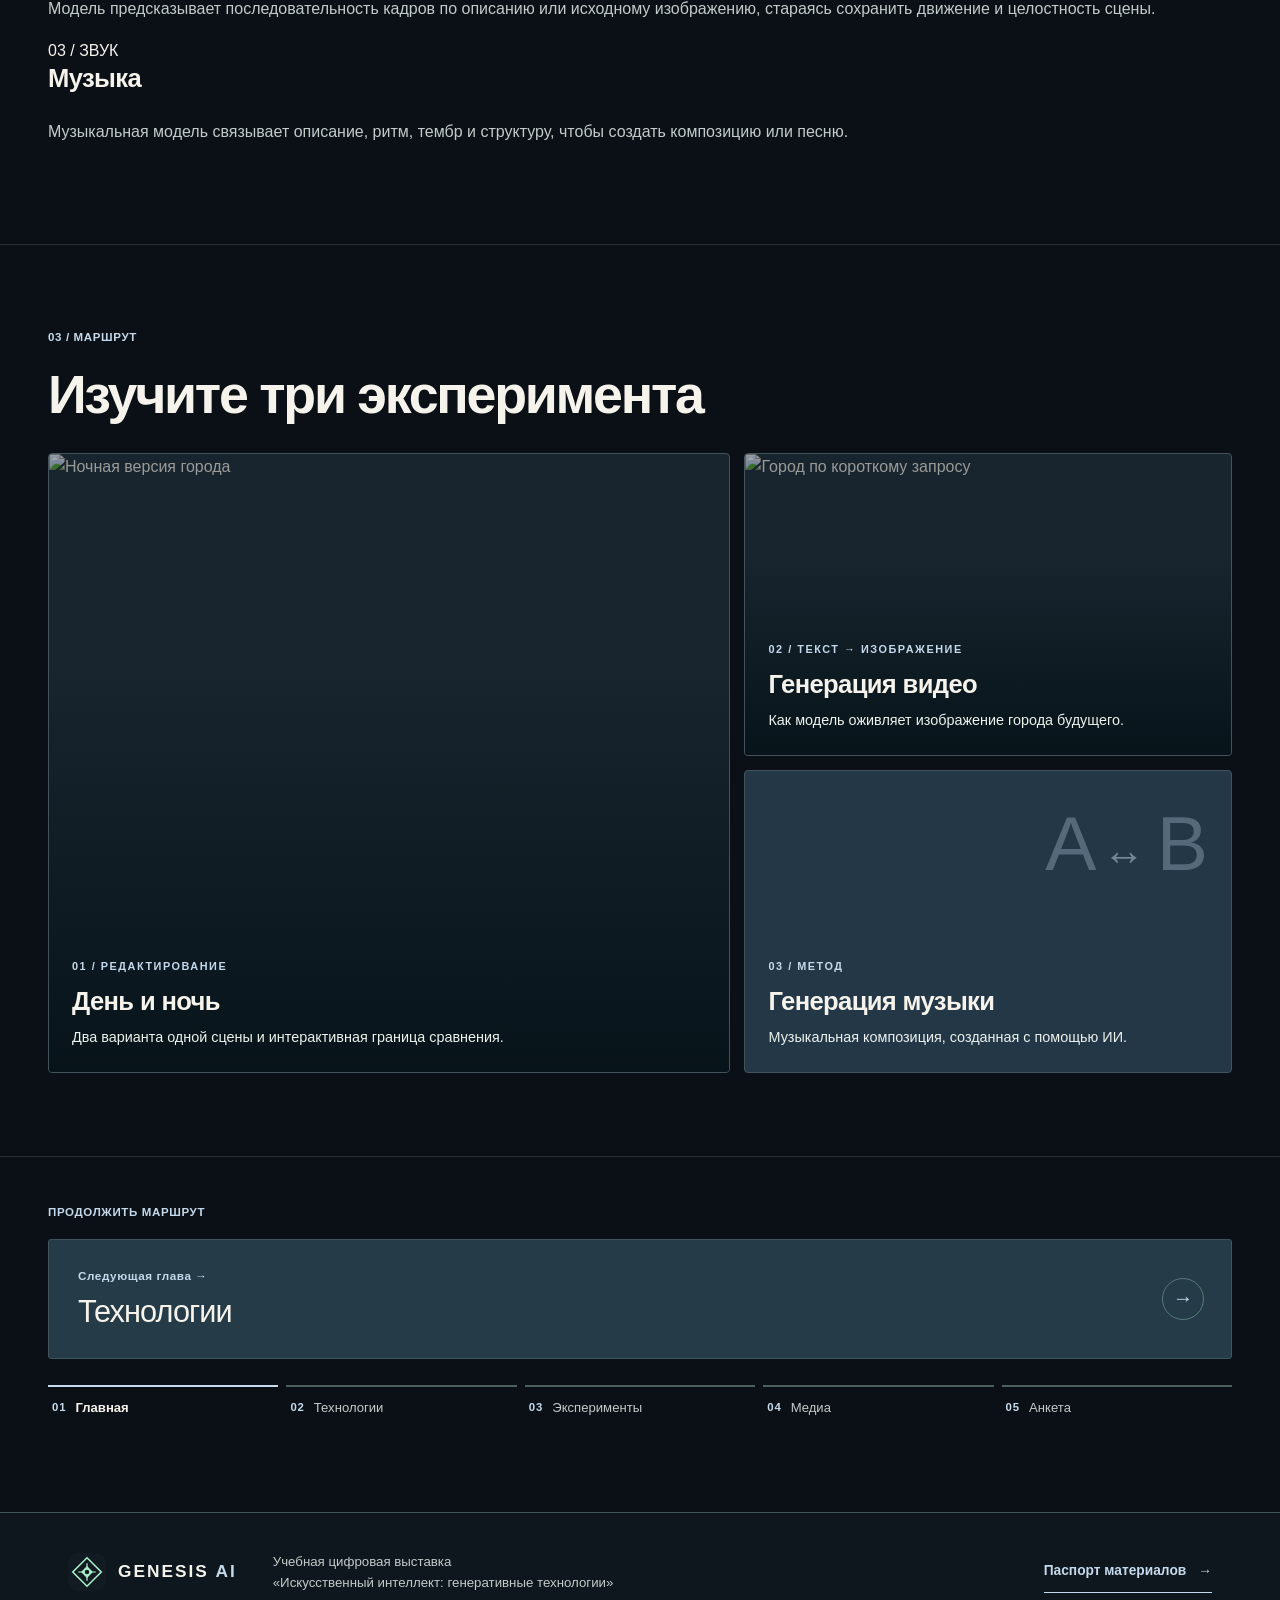
==== commit 11975aff: "Refine homepage media grid" ====
--- a/index.html
+++ b/index.html
@@ -30,7 +30,7 @@
 <div>
 <p>Генеративные модели превращают запросы в текст, изображения, видео и музыку. Посмотрите, как они работают и где результату нужна проверка человека.</p>
 <a class="text-link" href="technology.html">Как работают модели →</a>
-</div></section><section class="section reveal"><p class="eyebrow">02 / ТРИ МЕДИА</p><h2>От замысла к впечатлению</h2><div class="info-grid"><article><span>01 / ВИЗУАЛЬНОЕ</span><h3>Изображения</h3><p>Модель преобразует текстовый запрос в визуальную композицию, шаг за шагом уточняя её от общего шума к узнаваемой сцене.</p></article><article><span>02 / В ДВИЖЕНИИ</span><h3>Видео</h3><p>Модель предсказывает последовательность кадров по описанию или исходному изображению, стараясь сохранить движение и целостность сцены.</p></article><article><span>03 / ЗВУК</span><h3>Музыка</h3><p>Музыкальная модель связывает описание, ритм, тембр и структуру, чтобы создать композицию или песню.</p></article></div></section><section class="section reveal"><p class="eyebrow">03 / МАРШРУТ</p>
+</div></section><section class="section reveal"><p class="eyebrow">02 / ТРИ МЕДИА</p><h2>От замысла к впечатлению</h2><div class="home-media-grid"><article><span>01 / ВИЗУАЛЬНОЕ</span><h3>Изображения</h3><p>Модель преобразует текстовый запрос в визуальную композицию, шаг за шагом уточняя её от общего шума к узнаваемой сцене.</p></article><article><span>02 / В ДВИЖЕНИИ</span><h3>Видео</h3><p>Модель предсказывает последовательность кадров по описанию или исходному изображению, стараясь сохранить движение и целостность сцены.</p></article><article><span>03 / ЗВУК</span><h3>Музыка</h3><p>Музыкальная модель связывает описание, ритм, тембр и структуру, чтобы создать композицию или песню.</p></article></div></section><section class="section reveal"><p class="eyebrow">03 / МАРШРУТ</p>
 <h2>Изучите три эксперимента</h2>
 <div class="tiles">
 <a class="tile tile-large" href="experiment.html#light"><img src="assets/night-ai.png" alt="Ночная версия города"><div>
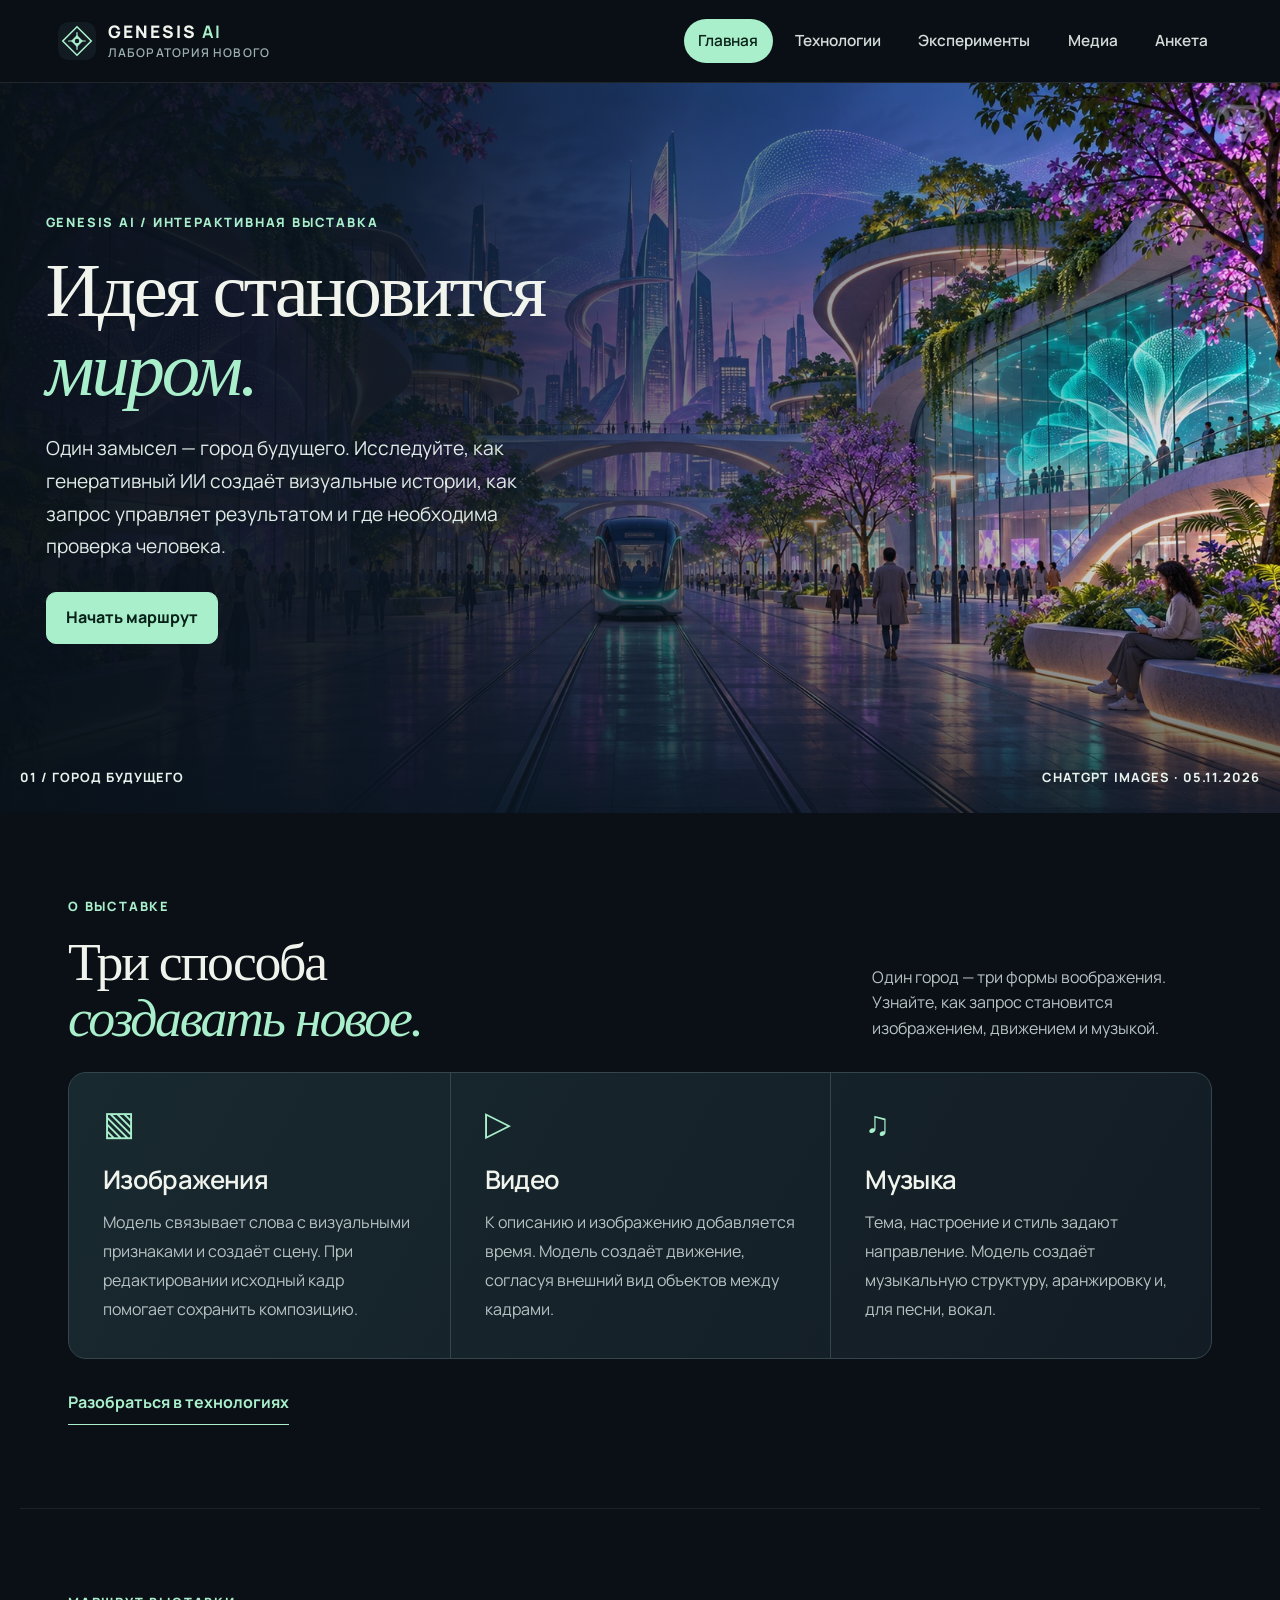
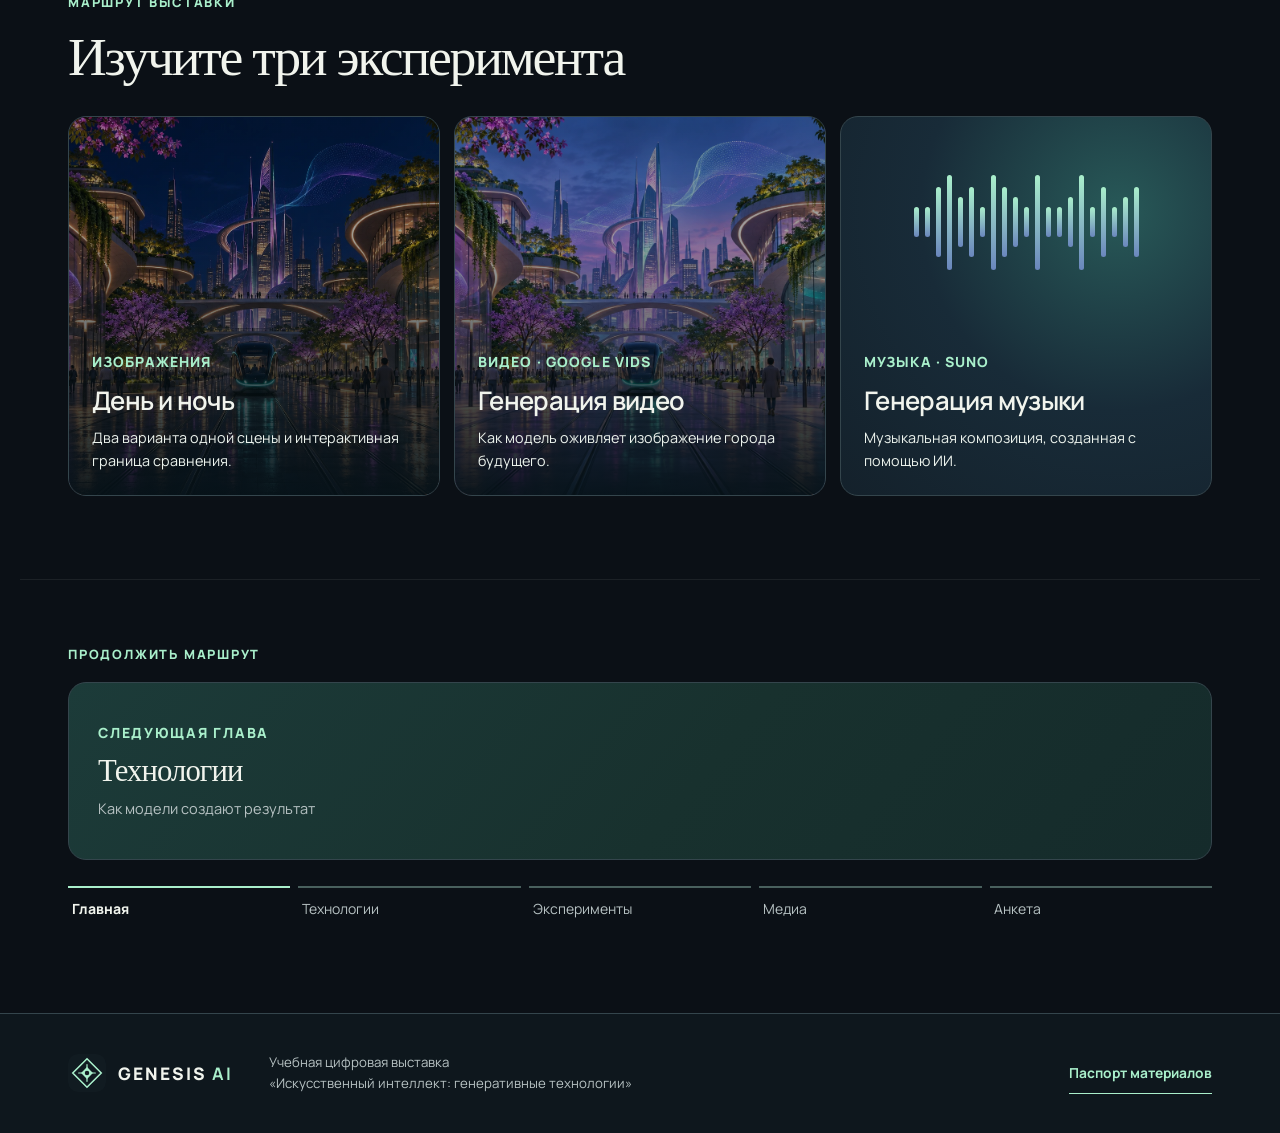
==== commit 3584443d: "Complete GENESIS AI exhibition with three media experiments and Suno track" ====
--- a/index.html
+++ b/index.html
@@ -1,52 +1,211 @@
 <!doctype html>
 <html lang="ru">
-<head>
-<meta charset="utf-8">
-<meta name="viewport" content="width=device-width,initial-scale=1">
-<meta name="theme-color" content="#090d15">
-<title>Идея становится миром — GENESIS AI</title>
-<link rel="stylesheet" href="style.css">
-<script defer src="script.js"></script><meta name="description" content="GENESIS AI — интерактивная выставка о генеративном искусственном интеллекте и реальных экспериментах с изображениями и видео.">
-<link rel="icon" href="assets/brand/genesis-mark.svg">
-<link rel="alternate icon" href="assets/brand/favicon-32.png">
-<link rel="apple-touch-icon" href="assets/brand/apple-touch-icon.png">
-</head>
-<body data-page="index">
-<a class="skip" href="#main">К содержимому</a><header class="site-header" id="site-header"><div class="header-inner">
-<a class="brand" href="index.html" aria-label="GENESIS AI — главная"><img src="assets/brand/genesis-mark.svg" alt="" width="38" height="38"><span class="brand-name">GENESIS <b>AI</b><small>Лаборатория нового</small></span></a><nav id="primary-nav" class="primary-nav" aria-label="Основная навигация"><a href="index.html" aria-current="page">Главная</a><a href="technology.html">Технологии</a><a href="experiment.html">Эксперименты</a><a href="gallery.html">Медиа</a><a href="survey.html">Анкета</a></nav><button class="menu-toggle" id="menu-toggle" type="button" aria-controls="primary-nav" aria-expanded="false" aria-label="Открыть меню"><span></span><span></span><span></span></button>
-</div></header><main id="main"><section class="hero" aria-label="Введение в выставку"><img src="assets/city-ai.png" alt="Город будущего с трамваем, сгенерированный ChatGPT Images"><div class="hero-copy">
-<p class="eyebrow">GENESIS AI / ИНТЕРАКТИВНАЯ ВЫСТАВКА</p>
-<h1>Идея становится<br><em>миром.</em>
-</h1>
-<p>Один замысел — город будущего. Исследуйте, как генеративный ИИ создаёт визуальные истории, как запрос управляет результатом и где необходима проверка человека.</p>
-<a class="button" href="technology.html">Начать маршрут: технологии <span>→</span></a>
-</div>
-<div class="hero-credit">01 / ГОРОД БУДУЩЕГО <span>ChatGPT Images · 05.11.2026</span>
-</div></section><section class="section intro reveal"><div>
-<p class="eyebrow">01 / О ВЫСТАВКЕ</p>
-<h2>Три способа<br><em>создавать новое.</em>
-</h2>
-</div>
-<div>
-<p>Генеративные модели превращают запросы в текст, изображения, видео и музыку. Посмотрите, как они работают и где результату нужна проверка человека.</p>
-<a class="text-link" href="technology.html">Как работают модели →</a>
-</div></section><section class="section reveal"><p class="eyebrow">02 / ТРИ МЕДИА</p><h2>От замысла к впечатлению</h2><div class="home-media-grid"><article><span>01 / ВИЗУАЛЬНОЕ</span><h3>Изображения</h3><p>Модель преобразует текстовый запрос в визуальную композицию, шаг за шагом уточняя её от общего шума к узнаваемой сцене.</p></article><article><span>02 / В ДВИЖЕНИИ</span><h3>Видео</h3><p>Модель предсказывает последовательность кадров по описанию или исходному изображению, стараясь сохранить движение и целостность сцены.</p></article><article><span>03 / ЗВУК</span><h3>Музыка</h3><p>Музыкальная модель связывает описание, ритм, тембр и структуру, чтобы создать композицию или песню.</p></article></div></section><section class="section reveal"><p class="eyebrow">03 / МАРШРУТ</p>
-<h2>Изучите три эксперимента</h2>
-<div class="tiles">
-<a class="tile tile-large" href="experiment.html#light"><img src="assets/night-ai.png" alt="Ночная версия города"><div>
-<span>01 / РЕДАКТИРОВАНИЕ</span><h3>День и ночь</h3>
-<p>Два варианта одной сцены и интерактивная граница сравнения.</p>
-</div></a><a class="tile" href="gallery.html#video"><img src="assets/simple-prompt-ai.png" alt="Город по короткому запросу"><div>
-<span>02 / ТЕКСТ → ИЗОБРАЖЕНИЕ</span><h3>Генерация видео</h3>
-<p>Как модель оживляет изображение города будущего.</p>
-</div></a><a class="tile tile-plain" href="gallery.html#audio"><div class="tile-symbol">A<span>↔</span>B</div>
-<div>
-<span>03 / МЕТОД</span><h3>Генерация музыки</h3>
-<p>Музыкальная композиция, созданная с помощью ИИ.</p>
-</div></a>
-</div></section><nav class="chapter-nav section" aria-label="Маршрут выставки"><p class="eyebrow">ПРОДОЛЖИТЬ МАРШРУТ</p><div class="chapter-nav__grid"><a class="chapter-nav__card chapter-nav__card--next" href="technology.html"><span class="chapter-nav__direction">Следующая глава →</span><strong>Технологии</strong><span class="chapter-nav__summary">Как модели создают результат</span></a></div><ol class="journey-progress"><li><a href="index.html" aria-current="step"><span>01</span><span>Главная</span></a></li><li><a href="technology.html"><span>02</span><span>Технологии</span></a></li><li><a href="experiment.html"><span>03</span><span>Эксперименты</span></a></li><li><a href="gallery.html"><span>04</span><span>Медиа</span></a></li><li><a href="survey.html"><span>05</span><span>Анкета</span></a></li></ol></nav></main><footer class="site-footer"><div class="footer-inner">
-<a class="brand" href="index.html" aria-label="GENESIS AI — главная"><img src="assets/brand/genesis-mark.svg" alt="" width="34" height="34"><span class="brand-name">GENESIS <b>AI</b></span></a><p>Учебная цифровая выставка<br>«Искусственный интеллект: генеративные технологии»</p>
-<a class="footer-link" href="gallery.html">Паспорт материалов <span aria-hidden="true">→</span></a>
-</div></footer>
-</body>
+  <head>
+    <meta charset="utf-8" />
+    <meta name="viewport" content="width=device-width,initial-scale=1" />
+    <meta name="theme-color" content="#090d15" />
+    <title>Идея становится миром — GENESIS AI</title>
+    <link
+      rel="preload"
+      href="assets/fonts/manrope-variable.ttf"
+      as="font"
+      type="font/ttf"
+      crossorigin
+    />
+    <link rel="stylesheet" href="style.css" />
+    <script defer src="script.js"></script>
+    <meta
+      name="description"
+      content="GENESIS AI — интерактивная выставка о генеративном искусственном интеллекте и реальных экспериментах с изображениями, видео и музыкой."
+    />
+    <link rel="icon" href="assets/brand/genesis-mark.svg" />
+    <link rel="alternate icon" href="assets/brand/favicon-32.png" />
+    <link rel="apple-touch-icon" href="assets/brand/apple-touch-icon.png" />
+  </head>
+  <body data-page="index">
+    <a class="skip" href="#main">К содержимому</a>
+    <header class="site-header" id="site-header">
+      <div class="header-inner">
+        <a class="brand" href="index.html" aria-label="GENESIS AI — главная"
+          ><img
+            src="assets/brand/genesis-mark.svg"
+            alt=""
+            width="38"
+            height="38"
+          /><span class="brand-name"
+            >GENESIS <b>AI</b><small>Лаборатория нового</small></span
+          ></a
+        >
+        <nav
+          id="primary-nav"
+          class="primary-nav"
+          aria-label="Основная навигация"
+        >
+          <a href="index.html" aria-current="page">Главная</a
+          ><a href="technology.html">Технологии</a
+          ><a href="experiment.html">Эксперименты</a
+          ><a href="gallery.html">Медиа</a><a href="survey.html">Анкета</a>
+        </nav>
+        <button
+          class="menu-toggle"
+          id="menu-toggle"
+          type="button"
+          aria-controls="primary-nav"
+          aria-expanded="false"
+          aria-label="Открыть меню"
+        >
+          <span></span><span></span><span></span>
+        </button>
+      </div>
+    </header>
+    <main id="main">
+      <section class="hero" aria-label="Введение в выставку">
+        <img
+          src="assets/city-ai.webp"
+          alt="Город будущего с трамваем, сгенерированный ChatGPT Images"
+        />
+        <div class="hero-copy">
+          <p class="eyebrow">GENESIS AI / ИНТЕРАКТИВНАЯ ВЫСТАВКА</p>
+          <h1>Идея становится<br /><em>миром.</em></h1>
+          <p>
+            Один замысел — город будущего. Исследуйте, как генеративный ИИ
+            создаёт визуальные истории, как запрос управляет результатом и где
+            необходима проверка человека.
+          </p>
+          <a class="button" href="technology.html">Начать маршрут</a>
+        </div>
+        <div class="hero-credit">
+          01 / ГОРОД БУДУЩЕГО <span>ChatGPT Images · 05.11.2026</span>
+        </div>
+      </section>
+      <section class="section reveal about-exhibition" id="about">
+        <div class="section-head">
+          <div>
+            <p class="eyebrow">О ВЫСТАВКЕ</p>
+            <h2>Три способа<br /><em>создавать новое.</em></h2>
+          </div>
+          <p>
+            Один город — три формы воображения. Узнайте, как запрос становится
+            изображением, движением и музыкой.
+          </p>
+        </div>
+        <div class="home-media-grid">
+          <article>
+            <span class="medium-icon" aria-hidden="true">▧</span>
+            <h3>Изображения</h3>
+            <p>
+              Модель связывает слова с визуальными признаками и создаёт сцену.
+              При редактировании исходный кадр помогает сохранить композицию.
+            </p>
+          </article>
+          <article>
+            <span class="medium-icon" aria-hidden="true">▷</span>
+            <h3>Видео</h3>
+            <p>
+              К описанию и изображению добавляется время. Модель создаёт
+              движение, согласуя внешний вид объектов между кадрами.
+            </p>
+          </article>
+          <article>
+            <span class="medium-icon" aria-hidden="true">♫</span>
+            <h3>Музыка</h3>
+            <p>
+              Тема, настроение и стиль задают направление. Модель создаёт
+              музыкальную структуру, аранжировку и, для песни, вокал.
+            </p>
+          </article>
+        </div>
+        <a class="text-link" href="technology.html"
+          >Разобраться в технологиях</a
+        >
+      </section>
+      <section class="section reveal">
+        <p class="eyebrow">МАРШРУТ ВЫСТАВКИ</p>
+        <h2>Изучите три эксперимента</h2>
+        <div class="tiles">
+          <a class="tile tile-large" href="experiment.html#light"
+            ><img src="assets/night-ai.webp" alt="Ночная версия города" />
+            <div>
+              <span>ИЗОБРАЖЕНИЯ</span>
+              <h3>День и ночь</h3>
+              <p>Два варианта одной сцены и интерактивная граница сравнения.</p>
+            </div></a
+          ><a class="tile" href="experiment.html#video"
+            ><img
+              src="assets/city-ai.webp"
+              alt="Исходный кадр для видео города"
+            />
+            <div>
+              <span>ВИДЕО · GOOGLE VIDS</span>
+              <h3>Генерация видео</h3>
+              <p>Как модель оживляет изображение города будущего.</p>
+            </div></a
+          ><a class="tile tile-plain" href="experiment.html#audio"
+            ><div class="tile-sound" aria-hidden="true">
+              <i></i><i></i><i></i><i></i><i></i><i></i><i></i><i></i><i></i
+              ><i></i><i></i><i></i><i></i><i></i><i></i><i></i><i></i><i></i
+              ><i></i><i></i><i></i>
+            </div>
+            <div>
+              <span>МУЗЫКА · SUNO</span>
+              <h3>Генерация музыки</h3>
+              <p>Музыкальная композиция, созданная с помощью ИИ.</p>
+            </div></a
+          >
+        </div>
+      </section>
+      <nav class="chapter-nav section" aria-label="Маршрут выставки">
+        <p class="eyebrow">ПРОДОЛЖИТЬ МАРШРУТ</p>
+        <div class="chapter-nav__grid">
+          <a
+            class="chapter-nav__card chapter-nav__card--next"
+            href="technology.html"
+            ><span class="chapter-nav__direction">Следующая глава</span
+            ><strong>Технологии</strong
+            ><span class="chapter-nav__summary"
+              >Как модели создают результат</span
+            ></a
+          >
+        </div>
+        <ol class="journey-progress">
+          <li>
+            <a href="index.html" aria-current="step"
+              ><span>01</span><span>Главная</span></a
+            >
+          </li>
+          <li>
+            <a href="technology.html"><span>02</span><span>Технологии</span></a>
+          </li>
+          <li>
+            <a href="experiment.html"
+              ><span>03</span><span>Эксперименты</span></a
+            >
+          </li>
+          <li>
+            <a href="gallery.html"><span>04</span><span>Медиа</span></a>
+          </li>
+          <li>
+            <a href="survey.html"><span>05</span><span>Анкета</span></a>
+          </li>
+        </ol>
+      </nav>
+    </main>
+    <footer class="site-footer">
+      <div class="footer-inner">
+        <a class="brand" href="index.html" aria-label="GENESIS AI — главная"
+          ><img
+            src="assets/brand/genesis-mark.svg"
+            alt=""
+            width="34"
+            height="34"
+          /><span class="brand-name">GENESIS <b>AI</b></span></a
+        >
+        <p>
+          Учебная цифровая выставка<br />«Искусственный интеллект: генеративные
+          технологии»
+        </p>
+        <a class="footer-link" href="gallery.html">Паспорт материалов</a>
+      </div>
+    </footer>
+  </body>
 </html>
--- a/style.css
+++ b/style.css
@@ -1,355 +1,2350 @@
 :root {
-  --page-bg: #111922;
-  --surface: #1c2832;
-  --surface-high: #23323d;
-  --line: #43535b;
-  --text: #f5f3eb;
-  --muted: #c3cbca;
-  --mint: #c5d9ec;
-  --mint-strong: #9fbdd4;
+  --page-bg: #0b1016;
+  --surface: #131c24;
+  --surface-high: #1b2831;
+  --line: #34454c;
+  --text: #f1f4ed;
+  --muted: #b7c2c3;
+  --mint: #a9efcb;
+  --mint-strong: #79d9af;
   --gold: #e0bd89;
-  --display: 'Segoe UI', Arial, sans-serif;
-  --sans: 'Segoe UI', Inter, Arial, sans-serif;
+  --display: Georgia, "Times New Roman", serif;
+  --sans: "Segoe UI", Inter, Arial, sans-serif;
   --container: 1240px;
   --space-section: clamp(64px, 6.5vw, 98px);
-  --radius: 4px;
-  --ease: cubic-bezier(.22, 1, .36, 1);
+  --radius: 18px;
+  --ease: cubic-bezier(0.22, 1, 0.36, 1);
   color-scheme: dark;
   font-family: var(--sans);
 }
-* { box-sizing: border-box; }
-html { scroll-behavior: smooth; scroll-padding-top: 96px; }
-body { margin: 0; min-width: 280px; background: var(--page-bg); color: var(--text); line-height: 1.6; transition: background .4s; }
-body.menu-open { overflow: hidden; }
-a { color: inherit; text-decoration: none; }
-img, video { display: block; max-width: 100%; }
-button, input, select, textarea { font: inherit; }
-button { cursor: pointer; }
-button:disabled { cursor: not-allowed; opacity: .5; }
-:focus-visible { outline: 3px solid var(--mint); outline-offset: 4px; }
-::selection { background: var(--mint); color: #10231c; }
-.skip { position: fixed; z-index: 100; top: -100px; left: 18px; padding: 10px 16px; background: var(--mint); color: #0b2118; border-radius: 8px; }
-.skip:focus { top: 12px; }
+* {
+  box-sizing: border-box;
+}
+html {
+  scroll-behavior: smooth;
+  scroll-padding-top: 96px;
+}
+body {
+  margin: 0;
+  min-width: 280px;
+  background: var(--page-bg);
+  color: var(--text);
+  line-height: 1.6;
+  transition: background 0.4s;
+}
+body.menu-open {
+  overflow: hidden;
+}
+a {
+  color: inherit;
+  text-decoration: none;
+}
+img,
+video {
+  display: block;
+  max-width: 100%;
+}
+button,
+input,
+select,
+textarea {
+  font: inherit;
+}
+button {
+  cursor: pointer;
+}
+button:disabled {
+  cursor: not-allowed;
+  opacity: 0.5;
+}
+:focus-visible {
+  outline: 3px solid var(--mint);
+  outline-offset: 4px;
+}
+::selection {
+  background: var(--mint);
+  color: #10231c;
+}
+.skip {
+  position: fixed;
+  z-index: 100;
+  top: -100px;
+  left: 18px;
+  padding: 10px 16px;
+  background: var(--mint);
+  color: #0b2118;
+  border-radius: 8px;
+}
+.skip:focus {
+  top: 12px;
+}
 
 /* Identity and navigation */
-.site-header { position: sticky; top: 0; z-index: 50; border-bottom: 1px solid #ffffff18; background: #111922d9; backdrop-filter: blur(18px); -webkit-backdrop-filter: blur(18px); transition: background .25s, box-shadow .25s; }
-.site-header.is-scrolled { background: #111922f5; box-shadow: 0 12px 32px #0005; }
-.header-inner { max-width: 1500px; min-height: 82px; margin: auto; padding: 10px clamp(20px, 4.5vw, 62px); display: flex; align-items: center; justify-content: space-between; gap: 28px; }
-.brand { display: inline-flex; align-items: center; flex: none; gap: 12px; min-width: 0; }
-.brand img { width: 38px; height: 38px; border-radius: 10px; }
-.brand-name { display: block; font-size: 1.08rem; font-weight: 800; letter-spacing: .115em; line-height: 1.12; white-space: nowrap; }
-.brand-name b { color: var(--mint); }
-.brand-name small { display: block; margin-top: 5px; color: #9baeb0; font-size: .61rem; font-weight: 600; letter-spacing: .16em; text-transform: uppercase; }
-.primary-nav { display: flex; align-items: center; justify-content: flex-end; gap: clamp(2px, .6vw, 10px); }
-.primary-nav a { position: relative; padding: 10px clamp(10px, 1.15vw, 17px); border-radius: 3px; color: #d3dcd9; font-size: .96rem; font-weight: 600; white-space: nowrap; transition: color .2s, background .2s, transform .2s; }
-.primary-nav a:hover { color: #fff; background: #ffffff12; transform: translateY(-1px); }
-.primary-nav a[aria-current] { color: #fff; background: transparent; box-shadow: inset 0 -2px var(--mint); }
-.menu-toggle { display: none; width: 48px; height: 48px; flex: none; align-items: center; justify-content: center; flex-direction: column; gap: 6px; padding: 0; border: 1px solid var(--line); border-radius: 12px; background: var(--surface); color: var(--text); }
-.menu-toggle span { width: 20px; height: 2px; border-radius: 2px; background: currentColor; transition: transform .25s, opacity .25s; }
-.menu-toggle[aria-expanded='true'] span:first-child { transform: translateY(8px) rotate(45deg); }
-.menu-toggle[aria-expanded='true'] span:nth-child(2) { opacity: 0; }
-.menu-toggle[aria-expanded='true'] span:last-child { transform: translateY(-8px) rotate(-45deg); }
+.site-header {
+  position: sticky;
+  top: 0;
+  z-index: 50;
+  border-bottom: 1px solid #ffffff18;
+  background: #0b1016d9;
+  backdrop-filter: blur(18px);
+  -webkit-backdrop-filter: blur(18px);
+  transition:
+    background 0.25s,
+    box-shadow 0.25s;
+}
+.site-header.is-scrolled {
+  background: #0b1016f5;
+  box-shadow: 0 12px 32px #0005;
+}
+.header-inner {
+  max-width: 1500px;
+  min-height: 82px;
+  margin: auto;
+  padding: 10px clamp(20px, 4.5vw, 62px);
+  display: flex;
+  align-items: center;
+  justify-content: space-between;
+  gap: 28px;
+}
+.brand {
+  display: inline-flex;
+  align-items: center;
+  flex: none;
+  gap: 12px;
+  min-width: 0;
+}
+.brand img {
+  width: 38px;
+  height: 38px;
+  border-radius: 10px;
+}
+.brand-name {
+  display: block;
+  font-size: 1.08rem;
+  font-weight: 800;
+  letter-spacing: 0.115em;
+  line-height: 1.12;
+  white-space: nowrap;
+}
+.brand-name b {
+  color: var(--mint);
+}
+.brand-name small {
+  display: block;
+  margin-top: 5px;
+  color: #9baeb0;
+  font-size: 0.61rem;
+  font-weight: 600;
+  letter-spacing: 0.16em;
+  text-transform: uppercase;
+}
+.primary-nav {
+  display: flex;
+  align-items: center;
+  justify-content: flex-end;
+  gap: clamp(2px, 0.6vw, 10px);
+}
+.primary-nav a {
+  position: relative;
+  padding: 10px clamp(10px, 1.15vw, 17px);
+  border-radius: 999px;
+  color: #d3dcd9;
+  font-size: 0.96rem;
+  font-weight: 600;
+  white-space: nowrap;
+  transition:
+    color 0.2s,
+    background 0.2s,
+    transform 0.2s;
+}
+.primary-nav a:hover {
+  color: #fff;
+  background: #ffffff12;
+  transform: translateY(-1px);
+}
+.primary-nav a[aria-current] {
+  color: #0d241b;
+  background: var(--mint);
+}
+.menu-toggle {
+  display: none;
+  width: 48px;
+  height: 48px;
+  flex: none;
+  align-items: center;
+  justify-content: center;
+  flex-direction: column;
+  gap: 6px;
+  padding: 0;
+  border: 1px solid var(--line);
+  border-radius: 12px;
+  background: var(--surface);
+  color: var(--text);
+}
+.menu-toggle span {
+  width: 20px;
+  height: 2px;
+  border-radius: 2px;
+  background: currentColor;
+  transition:
+    transform 0.25s,
+    opacity 0.25s;
+}
+.menu-toggle[aria-expanded="true"] span:first-child {
+  transform: translateY(8px) rotate(45deg);
+}
+.menu-toggle[aria-expanded="true"] span:nth-child(2) {
+  opacity: 0;
+}
+.menu-toggle[aria-expanded="true"] span:last-child {
+  transform: translateY(-8px) rotate(-45deg);
+}
 
 /* Shared editorial rhythm */
-main { min-height: 60vh; }
-.section { max-width: var(--container); margin: 0 auto; padding: var(--space-section) clamp(20px, 4vw, 48px); }
-.section + .section { border-top: 1px solid #ffffff12; }
-.eyebrow { margin: 0 0 18px; color: var(--mint); font-size: .72rem; font-weight: 800; letter-spacing: .055em; text-transform: none; }
-h1, h2, h3, p { margin-top: 0; }
-h1, h2 { font-family: var(--display); font-weight: 650; line-height: 1.08; letter-spacing: -.042em; text-wrap: balance; }
-h1 { font-size: clamp(3.3rem, 6vw, 6.9rem); }
-h2 { font-size: clamp(2.25rem, 4.2vw, 4.2rem); margin-bottom: 25px; }
-h3 { font-size: clamp(1.35rem, 2vw, 1.8rem); line-height: 1.2; letter-spacing: -.025em; }
-em { font-family: inherit; font-style: normal; font-weight: inherit; color: inherit; }
-p { color: var(--muted); }
-.button { display: inline-flex; align-items: center; justify-content: space-between; gap: 32px; min-height: 52px; padding: 12px 19px; border: 1px solid var(--mint); border-radius: 10px; background: var(--mint); color: #092219; font-weight: 750; transition: background .25s, transform .25s var(--ease), box-shadow .25s; }
-.button:hover { background: #d1ffe4; transform: translateY(-3px); box-shadow: 0 12px 26px #0004; }
-.button-ghost { background: transparent; color: var(--text); border-color: #bde8d9a1; }
-.button-ghost:hover { background: #ffffff13; }
-.text-link, .footer-link { display: inline-flex; align-items: center; min-height: 42px; gap: 12px; color: var(--mint); border: 0; border-bottom: 1px solid var(--mint); background: none; padding: 6px 0; font-weight: 700; }
-.text-link:hover, .footer-link:hover { color: #dcffe9; }
-.page-lead { position: relative; isolation: isolate; max-width: var(--container); margin: 0 auto; padding: clamp(56px, 5vw, 74px) clamp(20px, 4vw, 48px) 28px; }
-.page-lead::before { content: ''; position: absolute; z-index: -1; top: 0; right: 0; width: min(70%, 780px); height: 100%; background: transparent; pointer-events: none; }
-.page-lead::after { content: ''; position: absolute; top: clamp(56px, 5vw, 74px); right: clamp(20px, 4vw, 48px); width: clamp(46px, 6vw, 82px); height: 1px; background: linear-gradient(90deg, var(--mint), transparent); opacity: .7; }
-.page-lead + .section { padding-top: clamp(34px, 3vw, 48px); }
-.page-lead h1 { max-width: 1000px; margin: 0 0 22px; }
-.page-lead > p:last-child { max-width: 720px; margin: 0; font-size: clamp(1.04rem, 1.4vw, 1.23rem); line-height: 1.7; }
-.section-head { display: flex; align-items: end; justify-content: space-between; gap: 32px; margin-bottom: 26px; }
-.section-head h2 { margin-bottom: 0; }
-.section-head > p { width: min(32%, 340px); margin-bottom: 5px; }
+main {
+  min-height: 60vh;
+}
+.section {
+  max-width: var(--container);
+  margin: 0 auto;
+  padding: var(--space-section) clamp(20px, 4vw, 48px);
+}
+.section + .section {
+  border-top: 1px solid #ffffff12;
+}
+.eyebrow {
+  margin: 0 0 18px;
+  color: var(--mint);
+  font-size: 0.72rem;
+  font-weight: 800;
+  letter-spacing: 0.19em;
+  text-transform: uppercase;
+}
+h1,
+h2,
+h3,
+p {
+  margin-top: 0;
+}
+h1,
+h2 {
+  font-family: var(--display);
+  font-weight: 400;
+  line-height: 1.04;
+  letter-spacing: -0.042em;
+  text-wrap: balance;
+}
+h1 {
+  font-size: clamp(3.3rem, 6vw, 6.9rem);
+}
+h2 {
+  font-size: clamp(2.25rem, 4.2vw, 4.2rem);
+  margin-bottom: 25px;
+}
+h3 {
+  font-size: clamp(1.35rem, 2vw, 1.8rem);
+  line-height: 1.2;
+  letter-spacing: -0.025em;
+}
+em {
+  font-family: var(--display);
+  font-weight: 400;
+  color: var(--mint);
+}
+p {
+  color: var(--muted);
+}
+.button {
+  display: inline-flex;
+  align-items: center;
+  justify-content: space-between;
+  gap: 32px;
+  min-height: 52px;
+  padding: 12px 19px;
+  border: 1px solid var(--mint);
+  border-radius: 10px;
+  background: var(--mint);
+  color: #092219;
+  font-weight: 750;
+  transition:
+    background 0.25s,
+    transform 0.25s var(--ease),
+    box-shadow 0.25s;
+}
+.button:hover {
+  background: #d1ffe4;
+  transform: translateY(-3px);
+  box-shadow: 0 12px 26px #0004;
+}
+.button-ghost {
+  background: transparent;
+  color: var(--text);
+  border-color: #bde8d9a1;
+}
+.button-ghost:hover {
+  background: #ffffff13;
+}
+.text-link,
+.footer-link {
+  display: inline-flex;
+  align-items: center;
+  min-height: 42px;
+  gap: 12px;
+  color: var(--mint);
+  border: 0;
+  border-bottom: 1px solid var(--mint);
+  background: none;
+  padding: 6px 0;
+  font-weight: 700;
+}
+.text-link:hover,
+.footer-link:hover {
+  color: #dcffe9;
+}
+.page-lead {
+  position: relative;
+  isolation: isolate;
+  max-width: var(--container);
+  margin: 0 auto;
+  padding: clamp(56px, 5vw, 74px) clamp(20px, 4vw, 48px) 28px;
+}
+.page-lead::before {
+  content: "";
+  position: absolute;
+  z-index: -1;
+  top: 0;
+  right: 0;
+  width: min(70%, 780px);
+  height: 100%;
+  background: radial-gradient(ellipse at 72% 14%, #70cda717, transparent 66%);
+  pointer-events: none;
+}
+.page-lead::after {
+  content: "";
+  position: absolute;
+  top: clamp(56px, 5vw, 74px);
+  right: clamp(20px, 4vw, 48px);
+  width: clamp(46px, 6vw, 82px);
+  height: 1px;
+  background: linear-gradient(90deg, var(--mint), transparent);
+  opacity: 0.7;
+}
+.page-lead + .section {
+  padding-top: clamp(34px, 3vw, 48px);
+}
+.page-lead h1 {
+  max-width: 1000px;
+  margin: 0 0 22px;
+}
+.page-lead > p:last-child {
+  max-width: 720px;
+  margin: 0;
+  font-size: clamp(1.04rem, 1.4vw, 1.23rem);
+  line-height: 1.7;
+}
+.section-head {
+  display: flex;
+  align-items: end;
+  justify-content: space-between;
+  gap: 32px;
+  margin-bottom: 26px;
+}
+.section-head h2 {
+  margin-bottom: 0;
+}
+.section-head > p {
+  width: min(32%, 340px);
+  margin-bottom: 5px;
+}
 
 /* Cover */
-.hero { position: relative; isolation: isolate; min-height: clamp(570px, 59vw, 730px); display: flex; align-items: center; overflow: hidden; background: #15232a; }
-.hero > img { position: absolute; z-index: -2; inset: 0; width: 100%; height: 100%; object-fit: cover; object-position: 64% 52%; }
-.hero::before { content: ''; position: absolute; z-index: -1; inset: 0; background: linear-gradient(90deg, #081119f7 0%, #0a1521e8 30%, #0a15218c 54%, #0a152107 100%), linear-gradient(0deg, #081119b5, transparent 34%); }
-.hero-copy { width: min(100% - 40px, 1360px); margin: 0 auto; padding: 52px clamp(0px, 2vw, 28px) 92px; }
-.hero-copy h1 { max-width: 720px; margin: 0 0 22px; text-wrap: balance; }
-.hero-copy > p:not(.eyebrow) { max-width: 535px; margin-bottom: 29px; color: #e0ebe7; font-size: clamp(1.03rem, 1.5vw, 1.2rem); line-height: 1.7; }
-.hero-credit { position: absolute; left: max(20px, calc((100vw - 1304px)/2)); right: max(20px, calc((100vw - 1304px)/2)); bottom: 26px; display: flex; justify-content: space-between; gap: 15px; color: #e8f2ec; font-size: .68rem; font-weight: 750; letter-spacing: .05em; text-transform: none; }
-.intro { display: grid; grid-template-columns: 1.1fr .9fr; gap: 7%; align-items: end; }
-.intro > div:last-child p { font-size: 1.16rem; line-height: 1.8; }
-.tiles { display: grid; grid-template-columns: 1.15fr 1fr 1fr; gap: 14px; margin-top: 30px; }
-.tile { position: relative; min-height: 340px; overflow: hidden; border: 1px solid var(--line); border-radius: var(--radius); background: var(--surface); transition: transform .4s var(--ease), border-color .25s, box-shadow .4s; }
-.tile:hover { border-color: var(--mint); }
-.tile > img { position: absolute; width: 100%; height: 100%; object-fit: cover; filter: brightness(.75); transition: transform .6s var(--ease); }
-.tile:hover > img { transform: scale(1.025); }
-.tile::after { content: ''; position: absolute; inset: 0; background: linear-gradient(0deg, #061218ed, #07151b2c 66%); pointer-events: none; }
-.tile > div:last-child { position: absolute; z-index: 1; bottom: 0; width: 100%; padding: 23px; transition: transform .4s var(--ease); }
-.tile:hover > div:last-child { transform: translateY(-4px); }
-.tile span, .model-card small { color: var(--mint); font-size: .68rem; font-weight: 800; letter-spacing: .14em; }
-.tile h3 { margin: 9px 0; }
-.tile p { margin-bottom: 0; color: #ecf3ed; font-size: .9rem; }
-.tile-plain { background: #243747; }
-.tile-plain::after { display: none; }
-.tile-symbol { position: absolute; top: 34px; right: 23px; color: #c5d9ec4f; font-family: var(--display); font-size: clamp(4rem, 6vw, 6.5rem); line-height: 1; }
-.tile-symbol span { color: #c5d9ec80; font-size: .55em; margin: 0 6px; }
-.statement { max-width: var(--container); border-radius: var(--radius); background: #263b48; }
-.statement h2 { max-width: 1100px; }
-.statement > p:last-of-type { max-width: 740px; }
+.hero {
+  position: relative;
+  isolation: isolate;
+  min-height: clamp(570px, 59vw, 730px);
+  display: flex;
+  align-items: center;
+  overflow: hidden;
+  background: #15232a;
+}
+.hero > img {
+  position: absolute;
+  z-index: -2;
+  inset: 0;
+  width: 100%;
+  height: 100%;
+  object-fit: cover;
+  object-position: 64% 52%;
+}
+.hero::before {
+  content: "";
+  position: absolute;
+  z-index: -1;
+  inset: 0;
+  background:
+    linear-gradient(
+      90deg,
+      #081119f7 0%,
+      #0a1521e8 30%,
+      #0a15218c 54%,
+      #0a152107 100%
+    ),
+    linear-gradient(0deg, #081119b5, transparent 34%);
+}
+.hero-copy {
+  width: min(100% - 40px, 1360px);
+  margin: 0 auto;
+  padding: 52px clamp(0px, 2vw, 28px) 92px;
+}
+.hero-copy h1 {
+  max-width: 720px;
+  margin: 0 0 22px;
+  text-wrap: balance;
+}
+.hero-copy > p:not(.eyebrow) {
+  max-width: 535px;
+  margin-bottom: 29px;
+  color: #e0ebe7;
+  font-size: clamp(1.03rem, 1.5vw, 1.2rem);
+  line-height: 1.7;
+}
+.hero-credit {
+  position: absolute;
+  left: max(20px, calc((100vw - 1304px) / 2));
+  right: max(20px, calc((100vw - 1304px) / 2));
+  bottom: 26px;
+  display: flex;
+  justify-content: space-between;
+  gap: 15px;
+  color: #e8f2ec;
+  font-size: 0.68rem;
+  font-weight: 750;
+  letter-spacing: 0.13em;
+  text-transform: uppercase;
+}
+.intro {
+  display: grid;
+  grid-template-columns: 1.1fr 0.9fr;
+  gap: 7%;
+  align-items: end;
+}
+.intro > div:last-child p {
+  font-size: 1.16rem;
+  line-height: 1.8;
+}
+.tiles {
+  display: grid;
+  grid-template-columns: 1.15fr 1fr 1fr;
+  gap: 14px;
+  margin-top: 30px;
+}
+.tile {
+  position: relative;
+  min-height: 340px;
+  overflow: hidden;
+  border: 1px solid var(--line);
+  border-radius: var(--radius);
+  background: var(--surface);
+  transition:
+    transform 0.4s var(--ease),
+    border-color 0.25s,
+    box-shadow 0.4s;
+}
+.tile:hover {
+  transform: translateY(-5px);
+  border-color: #9dddbb;
+  box-shadow: 0 18px 42px #0006;
+}
+.tile > img {
+  position: absolute;
+  width: 100%;
+  height: 100%;
+  object-fit: cover;
+  filter: brightness(0.75);
+  transition: transform 0.6s var(--ease);
+}
+.tile:hover > img {
+  transform: scale(1.045);
+}
+.tile::after {
+  content: "";
+  position: absolute;
+  inset: 0;
+  background: linear-gradient(0deg, #061218ed, #07151b2c 66%);
+  pointer-events: none;
+}
+.tile > div:last-child {
+  position: absolute;
+  z-index: 1;
+  bottom: 0;
+  width: 100%;
+  padding: 23px;
+  transition: transform 0.4s var(--ease);
+}
+.tile:hover > div:last-child {
+  transform: translateY(-4px);
+}
+.tile span,
+.model-card small {
+  color: var(--mint);
+  font-size: 0.68rem;
+  font-weight: 800;
+  letter-spacing: 0.14em;
+}
+.tile h3 {
+  margin: 9px 0;
+}
+.tile p {
+  margin-bottom: 0;
+  color: #ecf3ed;
+  font-size: 0.9rem;
+}
+.tile-plain {
+  background: radial-gradient(circle at 75% 25%, #285958, #182b38 50%, #14212b);
+}
+.tile-plain::after {
+  display: none;
+}
+.tile-symbol {
+  position: absolute;
+  top: 34px;
+  right: 23px;
+  color: #a9efcb4f;
+  font-family: var(--display);
+  font-size: clamp(4rem, 6vw, 6.5rem);
+  line-height: 1;
+}
+.tile-symbol span {
+  color: #a9efcb80;
+  font-size: 0.55em;
+  margin: 0 6px;
+}
+.statement {
+  max-width: var(--container);
+  border-radius: var(--radius);
+  background: linear-gradient(120deg, #193438, #172832 62%, #1c2c3c);
+}
+.statement h2 {
+  max-width: 1100px;
+}
+.statement > p:last-of-type {
+  max-width: 740px;
+}
 
 /* Experiments */
-.compare { --split: 50%; position: relative; width: min(100%, 920px); aspect-ratio: 16 / 9; margin: 0 auto; border: 1px solid #8ab6a6; border-radius: var(--radius); overflow: hidden; background: var(--surface); }
-.compare-loading { display: none; }
-.js-ready .compare.is-loading .compare-loading { position: absolute; z-index: 4; inset: 0; display: grid; place-items: center; padding: 24px; background: var(--surface); color: var(--text); text-align: center; }
-.compare > img, .compare-day img { position: absolute; inset: 0; width: 100%; height: 100%; object-fit: cover; }
-.compare-day { position: absolute; inset: 0; clip-path: inset(0 calc(100% - var(--split)) 0 0); }
-.compare-line { position: absolute; top: 0; bottom: 0; left: var(--split); width: 2px; transform: translateX(-50%); background: #fff; pointer-events: none; }
-.compare-line span { position: absolute; top: 50%; left: 50%; transform: translate(-50%,-50%); display: grid; place-items: center; width: 58px; height: 58px; border: 2px solid #fff; border-radius: 50%; background: #14242dcc; color: #fff; font-size: 1.4rem; box-shadow: 0 7px 20px #0008; }
-.compare input { position: absolute; inset: 0; width: 100%; height: 100%; margin: 0; opacity: 0; cursor: ew-resize; }
-.compare:focus-within { outline: 3px solid var(--mint); outline-offset: 4px; }
-.compare-label { position: absolute; bottom: 18px; z-index: 1; padding: 6px 12px; border: 1px solid #ffffff4d; border-radius: 999px; background: #0a1a21d9; color: #fff; font-size: .75rem; font-weight: 800; pointer-events: none; }
-.compare-label.l { left: 17px; }
-.compare-label.r { right: 17px; }
-.compare-hint { margin: 10px 0 0; text-align: center; color: #a6b8b9; font-size: .8rem; }
-.caption-grid { display: grid; grid-template-columns: 1fr 1fr; gap: 24px; max-width: 920px; margin: 28px auto 16px; }
-.caption-grid p { margin: 0; font-size: .95rem; }
-.caption-grid b { color: var(--text); }
-details { max-width: 920px; margin: 0 auto; border-top: 1px solid var(--line); border-bottom: 1px solid var(--line); padding: 13px 0; }
-summary { cursor: pointer; color: var(--mint); font-weight: 700; }
-summary:hover { color: #d1ffe4; }
-summary:focus-visible { outline-offset: 6px; }
-.details-body { max-width: 900px; padding: 20px 0 4px; }
-.details-body h3 { margin: 18px 0 7px; font-size: 1.1rem; }
-.details-body p { overflow-wrap: anywhere; }
-.prompt-grid, .model-grid { display: grid; grid-template-columns: repeat(2, minmax(0, 1fr)); gap: 16px; max-width: 1080px; margin: auto; }
-.prompt-grid figure, .model-card { margin: 0; border: 1px solid var(--line); border-radius: var(--radius); overflow: hidden; background: var(--surface); }
-.prompt-grid img, .model-card > img { width: 100%; aspect-ratio: 16 / 10; object-fit: cover; }
-.prompt-grid figcaption, .model-card > div:last-child { padding: 20px 22px; }
-.prompt-grid figcaption span { display: block; margin-bottom: 9px; color: var(--mint); font-size: .68rem; font-weight: 800; letter-spacing: .14em; }
-.prompt-grid q { display: -webkit-box; -webkit-box-orient: vertical; -webkit-line-clamp: 3; overflow: hidden; font-size: .91rem; line-height: 1.6; }
-.prompt-grid q:hover, .prompt-grid q:focus { display: block; }
-.prompt-grid .prompt-detail { max-width: none; margin: 0; padding: 0; border: 0; }
-.prompt-detail summary { font-size: .92rem; }
-.prompt-detail q { display: block; margin-top: 12px; overflow: visible; -webkit-line-clamp: unset; }
-.model-card h3 { margin: 7px 0; }
-.model-card p { margin: 0; font-size: .94rem; }
-.insight { max-width: 1080px; margin: 20px auto 0; padding: 19px 23px; border-left: 3px solid var(--mint); border-radius: 0 12px 12px 0; background: #1b2e32; }
-.insight strong { color: var(--mint); }
-.insight p { margin: 5px 0 0; }
-.hover-demo { display: grid; grid-template-columns: repeat(3, minmax(0, 1fr)); gap: 12px; margin: 23px 0 10px; }
-.hover-demo p { min-height: 115px; margin: 0; padding: 18px; border: 1px solid var(--line); border-radius: 12px; background: var(--surface); transition: background .25s, color .25s; }
-.ambient-trigger { display: inline-block; margin: 18px 0 0; padding: 10px 0; color: var(--mint); border-bottom: 1px solid var(--mint); font-weight: 700; cursor: default; }
-.hover-section .text-link { margin-top: 12px; }
+.compare {
+  --split: 50%;
+  position: relative;
+  width: min(100%, 920px);
+  aspect-ratio: 16 / 9;
+  margin: 0 auto;
+  border: 1px solid #8ab6a6;
+  border-radius: var(--radius);
+  overflow: hidden;
+  background: var(--surface);
+}
+.compare-loading {
+  display: none;
+}
+.js-ready .compare.is-loading .compare-loading {
+  position: absolute;
+  z-index: 4;
+  inset: 0;
+  display: grid;
+  place-items: center;
+  padding: 24px;
+  background: var(--surface);
+  color: var(--text);
+  text-align: center;
+}
+.compare > img,
+.compare-day img {
+  position: absolute;
+  inset: 0;
+  width: 100%;
+  height: 100%;
+  object-fit: cover;
+}
+.compare-day {
+  position: absolute;
+  inset: 0;
+  clip-path: inset(0 calc(100% - var(--split)) 0 0);
+}
+.compare-line {
+  position: absolute;
+  top: 0;
+  bottom: 0;
+  left: var(--split);
+  width: 2px;
+  transform: translateX(-50%);
+  background: #fff;
+  pointer-events: none;
+}
+.compare-line span {
+  position: absolute;
+  top: 50%;
+  left: 50%;
+  transform: translate(-50%, -50%);
+  display: grid;
+  place-items: center;
+  width: 58px;
+  height: 58px;
+  border: 2px solid #fff;
+  border-radius: 50%;
+  background: #14242dcc;
+  color: #fff;
+  font-size: 1.4rem;
+  box-shadow: 0 7px 20px #0008;
+}
+.compare input {
+  position: absolute;
+  inset: 0;
+  width: 100%;
+  height: 100%;
+  margin: 0;
+  opacity: 0;
+  cursor: ew-resize;
+}
+.compare:focus-within {
+  outline: 3px solid var(--mint);
+  outline-offset: 4px;
+}
+.compare-label {
+  position: absolute;
+  bottom: 18px;
+  z-index: 1;
+  padding: 6px 12px;
+  border: 1px solid #ffffff4d;
+  border-radius: 999px;
+  background: #0a1a21d9;
+  color: #fff;
+  font-size: 0.75rem;
+  font-weight: 800;
+  pointer-events: none;
+}
+.compare-label.l {
+  left: 17px;
+}
+.compare-label.r {
+  right: 17px;
+}
+.compare-hint {
+  margin: 10px 0 0;
+  text-align: center;
+  color: #a6b8b9;
+  font-size: 0.8rem;
+}
+.caption-grid {
+  display: grid;
+  grid-template-columns: 1fr 1fr;
+  gap: 24px;
+  max-width: 920px;
+  margin: 28px auto 16px;
+}
+.caption-grid p {
+  margin: 0;
+  font-size: 0.95rem;
+}
+.caption-grid b {
+  color: var(--text);
+}
+details {
+  max-width: 920px;
+  margin: 0 auto;
+  border-top: 1px solid var(--line);
+  border-bottom: 1px solid var(--line);
+  padding: 13px 0;
+}
+summary {
+  cursor: pointer;
+  color: var(--mint);
+  font-weight: 700;
+}
+summary:hover {
+  color: #d1ffe4;
+}
+summary:focus-visible {
+  outline-offset: 6px;
+}
+.details-body {
+  max-width: 900px;
+  padding: 20px 0 4px;
+}
+.details-body h3 {
+  margin: 18px 0 7px;
+  font-size: 1.1rem;
+}
+.details-body p {
+  overflow-wrap: anywhere;
+}
+.prompt-grid,
+.model-grid {
+  display: grid;
+  grid-template-columns: repeat(2, minmax(0, 1fr));
+  gap: 16px;
+  max-width: 1080px;
+  margin: auto;
+}
+.prompt-grid figure,
+.model-card {
+  margin: 0;
+  border: 1px solid var(--line);
+  border-radius: var(--radius);
+  overflow: hidden;
+  background: var(--surface);
+}
+.prompt-grid img,
+.model-card > img {
+  width: 100%;
+  aspect-ratio: 16 / 10;
+  object-fit: cover;
+}
+.prompt-grid figcaption,
+.model-card > div:last-child {
+  padding: 20px 22px;
+}
+.prompt-grid figcaption span {
+  display: block;
+  margin-bottom: 9px;
+  color: var(--mint);
+  font-size: 0.68rem;
+  font-weight: 800;
+  letter-spacing: 0.14em;
+}
+.prompt-grid q {
+  display: -webkit-box;
+  -webkit-box-orient: vertical;
+  -webkit-line-clamp: 3;
+  overflow: hidden;
+  font-size: 0.91rem;
+  line-height: 1.6;
+}
+.prompt-grid q:hover,
+.prompt-grid q:focus {
+  display: block;
+}
+.prompt-grid .prompt-detail {
+  max-width: none;
+  margin: 0;
+  padding: 0;
+  border: 0;
+}
+.prompt-detail summary {
+  font-size: 0.92rem;
+}
+.prompt-detail q {
+  display: block;
+  margin-top: 12px;
+  overflow: visible;
+  -webkit-line-clamp: unset;
+}
+.model-card h3 {
+  margin: 7px 0;
+}
+.model-card p {
+  margin: 0;
+  font-size: 0.94rem;
+}
+.insight {
+  max-width: 1080px;
+  margin: 20px auto 0;
+  padding: 19px 23px;
+  border-left: 3px solid var(--mint);
+  border-radius: 0 12px 12px 0;
+  background: #1b2e32;
+}
+.insight strong {
+  color: var(--mint);
+}
+.insight p {
+  margin: 5px 0 0;
+}
+.hover-demo {
+  display: grid;
+  grid-template-columns: repeat(3, minmax(0, 1fr));
+  gap: 12px;
+  margin: 23px 0 10px;
+}
+.hover-demo p {
+  min-height: 115px;
+  margin: 0;
+  padding: 18px;
+  border: 1px solid var(--line);
+  border-radius: 12px;
+  background: var(--surface);
+  transition:
+    background 0.25s,
+    color 0.25s;
+}
+.ambient-trigger {
+  display: inline-block;
+  margin: 18px 0 0;
+  padding: 10px 0;
+  color: var(--mint);
+  border-bottom: 1px solid var(--mint);
+  font-weight: 700;
+  cursor: default;
+}
+.hover-section .text-link {
+  margin-top: 12px;
+}
 
 /* Technology */
-.process, .info-grid { display: grid; grid-template-columns: repeat(2, minmax(0, 1fr)); gap: 14px; }
-.process { list-style: none; margin: 0; padding: 0; }
-.process li, .info-grid article { min-width: 0; padding: 26px; border: 1px solid var(--line); border-radius: var(--radius); background: var(--surface); transition: border-color .25s, transform .3s var(--ease); }
-.process li:hover, .info-grid article:hover { border-color: var(--mint); }
-.process li { display: flex; gap: 22px; }
-.process li > span, .info-grid span { color: var(--mint); font-size: .78rem; font-weight: 800; letter-spacing: .14em; }
-.process h3, .info-grid h3 { margin: 0 0 9px; }
-.info-grid h3 { margin-top: 12px; }
-.process p, .info-grid p { margin: 0; }
-.table-wrap { max-width: 100%; overflow-x: auto; border: 1px solid var(--line); border-radius: var(--radius); }
-table { width: 100%; min-width: 630px; border-collapse: collapse; }
-caption { padding: 18px 20px; text-align: left; color: var(--muted); }
-th, td { padding: 17px 20px; border-top: 1px solid var(--line); text-align: left; }
-th { color: var(--mint); }
-tbody tr { transition: background .2s; }
-tbody tr:hover { background: #c5d9ec0b; }
+.process,
+.info-grid {
+  display: grid;
+  grid-template-columns: repeat(2, minmax(0, 1fr));
+  gap: 14px;
+}
+.process {
+  list-style: none;
+  margin: 0;
+  padding: 0;
+}
+.process li,
+.info-grid article {
+  min-width: 0;
+  padding: 26px;
+  border: 1px solid var(--line);
+  border-radius: var(--radius);
+  background: linear-gradient(150deg, #1b2a31, var(--surface) 58%);
+  transition:
+    border-color 0.25s,
+    transform 0.3s var(--ease);
+}
+.process li:hover,
+.info-grid article:hover {
+  border-color: #7fae9b;
+  transform: translateY(-3px);
+}
+.process li {
+  display: flex;
+  gap: 22px;
+}
+.process li > span,
+.info-grid span {
+  color: var(--mint);
+  font-size: 0.78rem;
+  font-weight: 800;
+  letter-spacing: 0.14em;
+}
+.process h3,
+.info-grid h3 {
+  margin: 0 0 9px;
+}
+.info-grid h3 {
+  margin-top: 12px;
+}
+.process p,
+.info-grid p {
+  margin: 0;
+}
+.table-wrap {
+  max-width: 100%;
+  overflow-x: auto;
+  border: 1px solid var(--line);
+  border-radius: var(--radius);
+}
+table {
+  width: 100%;
+  min-width: 630px;
+  border-collapse: collapse;
+}
+caption {
+  padding: 18px 20px;
+  text-align: left;
+  color: var(--muted);
+}
+th,
+td {
+  padding: 17px 20px;
+  border-top: 1px solid var(--line);
+  text-align: left;
+}
+th {
+  color: var(--mint);
+}
+tbody tr {
+  transition: background 0.2s;
+}
+tbody tr:hover {
+  background: #a9efcb0b;
+}
 
 /* Media archive */
-.media-grid { display: grid; grid-template-columns: repeat(3, minmax(0, 1fr)); gap: 14px; }
-.media-card { min-width: 0; margin: 0; border: 1px solid var(--line); border-radius: var(--radius); overflow: hidden; background: var(--surface); transition: transform .3s var(--ease), border-color .2s; }
-.media-card:hover { transform: translateY(-4px); border-color: #86c9aa; }
-.gallery-open { display: block; width: 100%; padding: 0; border: 0; background: var(--surface); overflow: hidden; }
-.gallery-open img { width: 100%; aspect-ratio: 16 / 10; object-fit: cover; transition: transform .4s var(--ease); }
-.gallery-open:hover img { transform: scale(1.045); }
-.media-card figcaption { padding: 13px 16px 15px; color: #d3ddda; font-size: .85rem; line-height: 1.45; }
-.archive-note { margin: 22px 0 0; font-size: .9rem; }
-.archive-note a { color: var(--mint); text-decoration: underline; text-underline-offset: 3px; }
-.archive-note code { overflow-wrap: anywhere; }
-.video-exhibit { max-width: 1080px; margin: 0; border: 1px solid var(--line); border-radius: var(--radius); overflow: hidden; background: var(--surface); }
-.video-exhibit video { width: 100%; aspect-ratio: 16 / 9; background: #060b10; object-fit: contain; }
-.video-exhibit figcaption { padding: 18px 22px; color: var(--muted); font-size: .92rem; }
-.video-exhibit figcaption strong { color: var(--text); }
-.video-exhibit + details { max-width: 1080px; margin: 20px 0 0; }
-.media-pending { display: flex; flex-direction: column; justify-content: center; min-height: 205px; padding: 24px 28px; border: 1px dashed #71848b; border-radius: var(--radius); background: #15252b; }
-.media-pending.sound { background: linear-gradient(120deg, #222638, #1b2c32); }
-.media-pending span { color: var(--mint); font-size: .68rem; font-weight: 800; letter-spacing: .16em; }
-.media-pending h3 { margin: 10px 0 4px; }
-.media-pending p { max-width: 670px; margin: 0; }
-.audio-exhibit { max-width: 900px; margin: 0; padding: 25px; border: 1px solid var(--line); border-radius: var(--radius); background: var(--surface); }
-.audio-exhibit audio { display: block; width: 100%; }
-.audio-exhibit figcaption { padding-top: 14px; color: var(--muted); }
+.media-grid {
+  display: grid;
+  grid-template-columns: repeat(3, minmax(0, 1fr));
+  gap: 14px;
+}
+.media-card {
+  min-width: 0;
+  margin: 0;
+  border: 1px solid var(--line);
+  border-radius: var(--radius);
+  overflow: hidden;
+  background: var(--surface);
+  transition:
+    transform 0.3s var(--ease),
+    border-color 0.2s;
+}
+.media-card:hover {
+  transform: translateY(-4px);
+  border-color: #86c9aa;
+}
+.gallery-open {
+  display: block;
+  width: 100%;
+  padding: 0;
+  border: 0;
+  background: var(--surface);
+  overflow: hidden;
+}
+.gallery-open img {
+  width: 100%;
+  aspect-ratio: 16 / 10;
+  object-fit: cover;
+  transition: transform 0.4s var(--ease);
+}
+.gallery-open:hover img {
+  transform: scale(1.045);
+}
+.media-card figcaption {
+  padding: 13px 16px 15px;
+  color: #d3ddda;
+  font-size: 0.85rem;
+  line-height: 1.45;
+}
+.archive-note {
+  margin: 22px 0 0;
+  font-size: 0.9rem;
+}
+.archive-note a {
+  color: var(--mint);
+  text-decoration: underline;
+  text-underline-offset: 3px;
+}
+.archive-note code {
+  overflow-wrap: anywhere;
+}
+.video-exhibit {
+  max-width: 1080px;
+  margin: 0;
+  border: 1px solid var(--line);
+  border-radius: var(--radius);
+  overflow: hidden;
+  background: var(--surface);
+}
+.video-exhibit video {
+  width: 100%;
+  aspect-ratio: 16 / 9;
+  background: #060b10;
+  object-fit: contain;
+}
+.video-exhibit figcaption {
+  padding: 18px 22px;
+  color: var(--muted);
+  font-size: 0.92rem;
+}
+.video-exhibit figcaption strong {
+  color: var(--text);
+}
+.video-exhibit + details {
+  max-width: 1080px;
+  margin: 20px 0 0;
+}
+.media-pending {
+  display: flex;
+  flex-direction: column;
+  justify-content: center;
+  min-height: 205px;
+  padding: 24px 28px;
+  border: 1px dashed #71848b;
+  border-radius: var(--radius);
+  background: #15252b;
+}
+.media-pending.sound {
+  background: linear-gradient(120deg, #222638, #1b2c32);
+}
+.media-pending span {
+  color: var(--mint);
+  font-size: 0.68rem;
+  font-weight: 800;
+  letter-spacing: 0.16em;
+}
+.media-pending h3 {
+  margin: 10px 0 4px;
+}
+.media-pending p {
+  max-width: 670px;
+  margin: 0;
+}
+.audio-exhibit {
+  max-width: 900px;
+  margin: 0;
+  padding: 25px;
+  border: 1px solid var(--line);
+  border-radius: var(--radius);
+  background: var(--surface);
+}
+.audio-exhibit audio {
+  display: block;
+  width: 100%;
+}
+.audio-exhibit figcaption {
+  padding-top: 14px;
+  color: var(--muted);
+}
 
 /* Modal gallery */
-.lightbox { position: fixed; inset: 0; width: 100vw; max-width: none; height: 100dvh; max-height: none; margin: 0; padding: 0; border: 0; background: #081016f5; color: var(--text); }
-.lightbox::backdrop { background: #050a0edb; }
-.lightbox-shell { display: flex; flex-direction: column; width: min(100%, 1540px); height: 100%; margin: auto; padding: clamp(12px, 2vw, 28px); }
-.lightbox-toolbar { display: flex; justify-content: space-between; align-items: center; gap: 15px; min-height: 48px; }
-.lightbox-count { color: var(--mint); font-size: .8rem; font-weight: 800; letter-spacing: .15em; }
-.lightbox-close, .lightbox-arrow { display: inline-flex; align-items: center; justify-content: center; min-width: 48px; min-height: 48px; border: 1px solid #ffffff55; border-radius: 12px; background: #17242bd9; color: #fff; }
-.lightbox-close { gap: 12px; padding: 0 12px; }
-.lightbox-close span { font-size: 1.6rem; line-height: 1; }
-.lightbox-arrow { font-size: 1.5rem; }
-.lightbox-close:hover, .lightbox-arrow:hover { background: #37514a; }
-.lightbox-stage { display: grid; grid-template-columns: 56px minmax(0,1fr) 56px; align-items: center; gap: 12px; min-height: 0; flex: 1; }
-.lightbox-stage img { width: 100%; height: 100%; max-height: calc(100dvh - 140px); object-fit: contain; }
-.lightbox-caption { margin: 12px 65px 0; color: #d9e1df; font-size: .9rem; text-align: center; }
+.lightbox {
+  position: fixed;
+  inset: 0;
+  width: 100vw;
+  max-width: none;
+  height: 100dvh;
+  max-height: none;
+  margin: 0;
+  padding: 0;
+  border: 0;
+  background: #081016f5;
+  color: var(--text);
+}
+.lightbox::backdrop {
+  background: #050a0edb;
+}
+.lightbox-shell {
+  display: flex;
+  flex-direction: column;
+  width: min(100%, 1540px);
+  height: 100%;
+  margin: auto;
+  padding: clamp(12px, 2vw, 28px);
+}
+.lightbox-toolbar {
+  display: flex;
+  justify-content: space-between;
+  align-items: center;
+  gap: 15px;
+  min-height: 48px;
+}
+.lightbox-count {
+  color: var(--mint);
+  font-size: 0.8rem;
+  font-weight: 800;
+  letter-spacing: 0.15em;
+}
+.lightbox-close,
+.lightbox-arrow {
+  display: inline-flex;
+  align-items: center;
+  justify-content: center;
+  min-width: 48px;
+  min-height: 48px;
+  border: 1px solid #ffffff55;
+  border-radius: 12px;
+  background: #17242bd9;
+  color: #fff;
+}
+.lightbox-close {
+  gap: 12px;
+  padding: 0 12px;
+}
+.lightbox-close span {
+  font-size: 1.6rem;
+  line-height: 1;
+}
+.lightbox-arrow {
+  font-size: 1.5rem;
+}
+.lightbox-close:hover,
+.lightbox-arrow:hover {
+  background: #37514a;
+}
+.lightbox-stage {
+  display: grid;
+  grid-template-columns: 56px minmax(0, 1fr) 56px;
+  align-items: center;
+  gap: 12px;
+  min-height: 0;
+  flex: 1;
+}
+.lightbox-stage img {
+  width: 100%;
+  height: 100%;
+  max-height: calc(100dvh - 140px);
+  object-fit: contain;
+}
+.lightbox-caption {
+  margin: 12px 65px 0;
+  color: #d9e1df;
+  font-size: 0.9rem;
+  text-align: center;
+}
 
 /* Survey */
-.survey { max-width: 850px; }
-.survey label { display: block; margin-bottom: 20px; color: var(--text); font-weight: 700; }
-.form-grid { display: grid; grid-template-columns: repeat(2, minmax(0, 1fr)); gap: 0 18px; }
-.survey input:not([type=radio]), .survey select, .survey textarea { display: block; width: 100%; margin-top: 8px; padding: 13px 15px; border: 1px solid #5b6e71; border-radius: 10px; background: var(--surface); color: var(--text); transition: border-color .2s, background .2s; }
-.survey input:not([type=radio]):hover, .survey select:hover, .survey textarea:hover { border-color: #88b7a5; }
-.survey input::placeholder, .survey textarea::placeholder { color: #93a7a8; }
-.survey select[multiple] { padding: 7px; }
-.survey select[multiple] option { padding: 8px; border-radius: 5px; }
-.survey input:focus, .survey select:focus, .survey textarea:focus { border-color: var(--mint); outline: 2px solid var(--mint); outline-offset: 1px; }
-.survey fieldset { margin: 5px 0 22px; padding: 19px 20px; border: 1px solid var(--line); border-radius: 12px; }
-.survey legend { padding: 0 8px; font-weight: 700; }
-.survey fieldset label { display: inline-flex; align-items: center; gap: 8px; margin: 4px 25px 4px 0; }
-.survey input[type=radio] { accent-color: var(--mint-strong); width: 18px; height: 18px; }
-.survey small { display: block; color: var(--muted); font-size: .82rem; font-weight: 400; }
-.form-actions { display: flex; gap: 25px; align-items: center; flex-wrap: wrap; }
-#survey-result { margin-top: 18px; color: var(--mint); }
+.survey {
+  max-width: 850px;
+}
+.survey label {
+  display: block;
+  margin-bottom: 20px;
+  color: var(--text);
+  font-weight: 700;
+}
+.form-grid {
+  display: grid;
+  grid-template-columns: repeat(2, minmax(0, 1fr));
+  gap: 0 18px;
+}
+.survey input:not([type="radio"]),
+.survey select,
+.survey textarea {
+  display: block;
+  width: 100%;
+  margin-top: 8px;
+  padding: 13px 15px;
+  border: 1px solid #5b6e71;
+  border-radius: 10px;
+  background: var(--surface);
+  color: var(--text);
+  transition:
+    border-color 0.2s,
+    background 0.2s;
+}
+.survey input:not([type="radio"]):hover,
+.survey select:hover,
+.survey textarea:hover {
+  border-color: #88b7a5;
+}
+.survey input::placeholder,
+.survey textarea::placeholder {
+  color: #93a7a8;
+}
+.survey select[multiple] {
+  padding: 7px;
+}
+.survey select[multiple] option {
+  padding: 8px;
+  border-radius: 5px;
+}
+.survey input:focus,
+.survey select:focus,
+.survey textarea:focus {
+  border-color: var(--mint);
+  outline: 2px solid var(--mint);
+  outline-offset: 1px;
+}
+.survey fieldset {
+  margin: 5px 0 22px;
+  padding: 19px 20px;
+  border: 1px solid var(--line);
+  border-radius: 12px;
+}
+.survey legend {
+  padding: 0 8px;
+  font-weight: 700;
+}
+.survey fieldset label {
+  display: inline-flex;
+  align-items: center;
+  gap: 8px;
+  margin: 4px 25px 4px 0;
+}
+.survey input[type="radio"] {
+  accent-color: var(--mint-strong);
+  width: 18px;
+  height: 18px;
+}
+.survey small {
+  display: block;
+  color: var(--muted);
+  font-size: 0.82rem;
+  font-weight: 400;
+}
+.form-actions {
+  display: flex;
+  gap: 25px;
+  align-items: center;
+  flex-wrap: wrap;
+}
+#survey-result {
+  margin-top: 18px;
+  color: var(--mint);
+}
 
 /* Closing */
-.site-footer { border-top: 1px solid var(--line); background: #0e171d; }
-.footer-inner { max-width: var(--container); margin: auto; padding: 38px clamp(20px, 4vw, 48px); display: flex; align-items: center; gap: 36px; }
-.footer-inner p { flex: 1; margin: 0; font-size: .83rem; }
-.footer-link { white-space: nowrap; font-size: .86rem; }
+.site-footer {
+  border-top: 1px solid var(--line);
+  background: #0e171d;
+}
+.footer-inner {
+  max-width: var(--container);
+  margin: auto;
+  padding: 38px clamp(20px, 4vw, 48px);
+  display: flex;
+  align-items: center;
+  gap: 36px;
+}
+.footer-inner p {
+  flex: 1;
+  margin: 0;
+  font-size: 0.83rem;
+}
+.footer-link {
+  white-space: nowrap;
+  font-size: 0.86rem;
+}
 
 /* The chapter route is available on every page, including direct visits. */
-.chapter-nav { padding-top: clamp(50px, 5vw, 76px); }
-.chapter-nav .eyebrow { margin-bottom: 17px; }
-.chapter-nav__grid { display: grid; grid-template-columns: repeat(2, minmax(0, 1fr)); gap: 14px; }
-.chapter-nav__grid > :only-child { grid-column: 1 / -1; }
-.chapter-nav__card { position: relative; display: flex; flex-direction: column; justify-content: center; gap: 9px; min-height: 178px; padding: 26px 72px 26px 29px; overflow: hidden; border: 1px solid var(--line); border-radius: var(--radius); background: var(--surface); transition: transform .35s var(--ease), border-color .25s, box-shadow .35s; }
-.chapter-nav__card::after { content: '→'; position: absolute; top: 50%; right: 27px; display: grid; place-items: center; width: 40px; height: 40px; border: 1px solid #88bda97a; border-radius: 50%; color: var(--mint); font-size: 1.28rem; transform: translateY(-50%); transition: color .25s, background .25s, transform .35s var(--ease); }
-.chapter-nav__card:not(.chapter-nav__card--next)::after { content: '←'; }
-.chapter-nav__card:hover, .chapter-nav__card:focus-visible { border-color: var(--mint); }
-.chapter-nav__card:hover::after, .chapter-nav__card:focus-visible::after { background: var(--mint); color: #0c261d; transform: translate(3px, -50%); }
-.chapter-nav__card:not(.chapter-nav__card--next):hover::after, .chapter-nav__card:not(.chapter-nav__card--next):focus-visible::after { transform: translate(-3px, -50%); }
-.chapter-nav__card--next { background: #263b48; }
-.chapter-nav__direction { color: var(--mint); font-size: .73rem; font-weight: 800; letter-spacing: .05em; text-transform: none; }
-.chapter-nav__card strong { color: var(--text); font-family: var(--display); font-size: clamp(1.55rem, 2.4vw, 2.25rem); font-weight: 400; letter-spacing: -.03em; line-height: 1.13; }
-.chapter-nav__summary { max-width: 34rem; color: var(--muted); font-size: .91rem; line-height: 1.5; }
-.journey-progress { display: grid; grid-template-columns: repeat(5, minmax(0, 1fr)); gap: 8px; margin: 26px 0 0; padding: 0; list-style: none; }
-.journey-progress li { min-width: 0; }
-.journey-progress a { display: flex; align-items: center; gap: 9px; min-height: 44px; padding: 7px 4px; border-top: 2px solid #49605d; color: var(--muted); font-size: .82rem; overflow-wrap: anywhere; transition: border-color .2s, color .2s; }
-.journey-progress a:hover, .journey-progress a[aria-current] { border-color: var(--mint); color: var(--text); }
-.journey-progress a[aria-current] { font-weight: 750; }
-.journey-progress a span:first-child { color: var(--mint); font-size: .71rem; font-weight: 800; letter-spacing: .08em; }
+.chapter-nav {
+  padding-top: clamp(50px, 5vw, 76px);
+}
+.chapter-nav .eyebrow {
+  margin-bottom: 17px;
+}
+.chapter-nav__grid {
+  display: grid;
+  grid-template-columns: repeat(2, minmax(0, 1fr));
+  gap: 14px;
+}
+.chapter-nav__grid > :only-child {
+  grid-column: 1 / -1;
+}
+.chapter-nav__card {
+  position: relative;
+  display: flex;
+  flex-direction: column;
+  justify-content: center;
+  gap: 9px;
+  min-height: 178px;
+  padding: 26px 72px 26px 29px;
+  overflow: hidden;
+  border: 1px solid var(--line);
+  border-radius: var(--radius);
+  background: linear-gradient(130deg, #192931, #132027);
+  transition:
+    transform 0.35s var(--ease),
+    border-color 0.25s,
+    box-shadow 0.35s;
+}
+.chapter-nav__card::after {
+  content: "→";
+  position: absolute;
+  top: 50%;
+  right: 27px;
+  display: grid;
+  place-items: center;
+  width: 40px;
+  height: 40px;
+  border: 1px solid #88bda97a;
+  border-radius: 50%;
+  color: var(--mint);
+  font-size: 1.28rem;
+  transform: translateY(-50%);
+  transition:
+    color 0.25s,
+    background 0.25s,
+    transform 0.35s var(--ease);
+}
+.chapter-nav__card:not(.chapter-nav__card--next)::after {
+  content: "←";
+}
+.chapter-nav__card:hover,
+.chapter-nav__card:focus-visible {
+  border-color: var(--mint);
+  transform: translateY(-4px);
+  box-shadow: 0 16px 35px #0005;
+}
+.chapter-nav__card:hover::after,
+.chapter-nav__card:focus-visible::after {
+  background: var(--mint);
+  color: #0c261d;
+  transform: translate(3px, -50%);
+}
+.chapter-nav__card:not(.chapter-nav__card--next):hover::after,
+.chapter-nav__card:not(.chapter-nav__card--next):focus-visible::after {
+  transform: translate(-3px, -50%);
+}
+.chapter-nav__card--next {
+  background: linear-gradient(130deg, #1c3b39, #18312e 55%, #152b2b);
+}
+.chapter-nav__direction {
+  color: var(--mint);
+  font-size: 0.73rem;
+  font-weight: 800;
+  letter-spacing: 0.13em;
+  text-transform: uppercase;
+}
+.chapter-nav__card strong {
+  color: var(--text);
+  font-family: var(--display);
+  font-size: clamp(1.55rem, 2.4vw, 2.25rem);
+  font-weight: 400;
+  letter-spacing: -0.03em;
+  line-height: 1.13;
+}
+.chapter-nav__summary {
+  max-width: 34rem;
+  color: var(--muted);
+  font-size: 0.91rem;
+  line-height: 1.5;
+}
+.journey-progress {
+  display: grid;
+  grid-template-columns: repeat(5, minmax(0, 1fr));
+  gap: 8px;
+  margin: 26px 0 0;
+  padding: 0;
+  list-style: none;
+}
+.journey-progress li {
+  min-width: 0;
+}
+.journey-progress a {
+  display: flex;
+  align-items: center;
+  gap: 9px;
+  min-height: 44px;
+  padding: 7px 4px;
+  border-top: 2px solid #49605d;
+  color: var(--muted);
+  font-size: 0.82rem;
+  overflow-wrap: anywhere;
+  transition:
+    border-color 0.2s,
+    color 0.2s;
+}
+.journey-progress a:hover,
+.journey-progress a[aria-current] {
+  border-color: var(--mint);
+  color: var(--text);
+}
+.journey-progress a[aria-current] {
+  font-weight: 750;
+}
+.journey-progress a span:first-child {
+  color: var(--mint);
+  font-size: 0.71rem;
+  font-weight: 800;
+  letter-spacing: 0.08em;
+}
 
 /* Motion remains optional and never carries meaning. */
-@view-transition { navigation: auto; }
-::view-transition-old(root), ::view-transition-new(root) { animation-duration: .24s; }
-.reveal-ready .page-lead.reveal { opacity: 1; transform: none; }
+@view-transition {
+  navigation: auto;
+}
+::view-transition-old(root),
+::view-transition-new(root) {
+  animation-duration: 0.24s;
+}
+.reveal-ready .reveal {
+  opacity: 1;
+  transform: none;
+}
+.reveal-ready .reveal.in-view {
+  opacity: 1;
+  transform: none;
+  transition:
+    opacity 0.65s var(--ease),
+    transform 0.65s var(--ease);
+}
+.reveal-ready .page-lead.reveal {
+  opacity: 1;
+  transform: none;
+}
 
 @media (max-width: 1100px) {
-  .tiles { grid-template-columns: repeat(2, minmax(0, 1fr)); }
-  .tile-plain { grid-column: span 2; min-height: 225px; }
-  .tile-symbol { top: 20px; }
-  .primary-nav a { padding-inline: 9px; font-size: .88rem; }
-  .brand-name small { display: none; }
+  .tiles {
+    grid-template-columns: repeat(2, minmax(0, 1fr));
+  }
+  .tile-plain {
+    grid-column: span 2;
+    min-height: 225px;
+  }
+  .tile-symbol {
+    top: 20px;
+  }
+  .primary-nav a {
+    padding-inline: 9px;
+    font-size: 0.88rem;
+  }
+  .brand-name small {
+    display: none;
+  }
 }
 @media (max-width: 820px) {
-  .header-inner { min-height: 72px; }
-  .primary-nav { flex-wrap: wrap; justify-content: flex-start; }
-  .js-ready .menu-toggle { display: flex; }
-  .js-ready .primary-nav { position: absolute; top: calc(100% + 1px); left: 0; right: 0; display: none; flex-direction: column; align-items: stretch; gap: 5px; max-height: calc(100dvh - 72px); overflow-y: auto; padding: 15px 20px 24px; border-bottom: 1px solid var(--line); background: #0b151b; box-shadow: 0 18px 35px #0009; }
-  .js-ready .primary-nav.is-open { display: flex; }
-  .primary-nav a { min-height: 48px; padding: 12px 18px; font-size: 1.05rem; }
-  .hero { min-height: 610px; }
-  .hero::before { background: linear-gradient(0deg, #09131af5 0%, #09131ae0 37%, #09131a32 100%); }
-  .hero-copy { align-self: end; padding-bottom: 90px; }
-  .hero > img { object-position: 57% 40%; }
-  .intro { grid-template-columns: 1fr; gap: 0; }
-  .section-head { display: block; }
-  .section-head > p { width: auto; max-width: 650px; margin-top: 12px; }
-  .media-grid { grid-template-columns: repeat(2, minmax(0, 1fr)); }
-  .hover-demo { grid-template-columns: 1fr; }
-  .hover-demo p { min-height: auto; }
+  .header-inner {
+    min-height: 72px;
+  }
+  .primary-nav {
+    flex-wrap: wrap;
+    justify-content: flex-start;
+  }
+  .js-ready .menu-toggle {
+    display: flex;
+  }
+  .js-ready .primary-nav {
+    position: absolute;
+    top: calc(100% + 1px);
+    left: 0;
+    right: 0;
+    display: none;
+    flex-direction: column;
+    align-items: stretch;
+    gap: 5px;
+    max-height: calc(100dvh - 72px);
+    overflow-y: auto;
+    padding: 15px 20px 24px;
+    border-bottom: 1px solid var(--line);
+    background: #0b151b;
+    box-shadow: 0 18px 35px #0009;
+  }
+  .js-ready .primary-nav.is-open {
+    display: flex;
+  }
+  .primary-nav a {
+    min-height: 48px;
+    padding: 12px 18px;
+    font-size: 1.05rem;
+  }
+  .hero {
+    min-height: 610px;
+  }
+  .hero::before {
+    background: linear-gradient(
+      0deg,
+      #09131af5 0%,
+      #09131ae0 37%,
+      #09131a32 100%
+    );
+  }
+  .hero-copy {
+    align-self: end;
+    padding-bottom: 90px;
+  }
+  .hero > img {
+    object-position: 57% 40%;
+  }
+  .intro {
+    grid-template-columns: 1fr;
+    gap: 0;
+  }
+  .section-head {
+    display: block;
+  }
+  .section-head > p {
+    width: auto;
+    max-width: 650px;
+    margin-top: 12px;
+  }
+  .media-grid {
+    grid-template-columns: repeat(2, minmax(0, 1fr));
+  }
+  .hover-demo {
+    grid-template-columns: 1fr;
+  }
+  .hover-demo p {
+    min-height: auto;
+  }
 }
 @media (max-width: 600px) {
-  :root { --space-section: 58px; }
-  .hero { min-height: min(690px, calc(100svh - 72px)); }
-  .hero-copy { padding: 35px 0 88px; }
-  .hero-copy h1 { font-size: clamp(3.3rem, 11vw, 5.1rem); }
-  .hero-credit { flex-direction: column; gap: 4px; bottom: 17px; font-size: .61rem; }
-  .page-lead { padding-top: 54px; padding-bottom: 25px; }
-  .page-lead h1 { font-size: clamp(3.1rem, 11vw, 4.8rem); }
-  .tiles { grid-template-columns: 1fr; }
-  .tile, .tile-plain { grid-column: auto; min-height: 270px; }
-  .tile-plain { min-height: 215px; }
-  .compare { aspect-ratio: 4 / 3; }
-  .compare-label { bottom: 10px; padding: 4px 9px; font-size: .65rem; }
-  .compare-label.l { left: 9px; }
-  .compare-label.r { right: 9px; }
-  .compare-line span { width: 46px; height: 46px; }
-  .caption-grid, .prompt-grid, .model-grid, .process, .info-grid, .form-grid { grid-template-columns: 1fr; }
-  .caption-grid { gap: 12px; }
-  .prompt-grid img, .model-card > img { aspect-ratio: 16 / 9; }
-  .process li, .info-grid article { padding: 21px; }
-  .statement { border-radius: 0; }
-  .footer-inner { display: grid; gap: 16px; }
-  .footer-link { justify-self: start; }
-  .lightbox-stage { grid-template-columns: 44px minmax(0, 1fr) 44px; gap: 4px; }
-  .lightbox-arrow { min-width: 44px; min-height: 48px; }
-  .lightbox-caption { margin-inline: 0; }
-  .page-lead::after { display: none; }
-  .chapter-nav__grid { grid-template-columns: 1fr; }
-  .chapter-nav__card { min-height: 148px; padding: 20px 66px 20px 20px; }
-  .chapter-nav__card::after { right: 18px; width: 36px; height: 36px; }
-  .journey-progress { gap: 5px; }
-  .journey-progress a { display: grid; justify-items: center; gap: 1px; font-size: .67rem; text-align: center; line-height: 1.15; }
+  :root {
+    --space-section: 58px;
+  }
+  .hero {
+    min-height: min(690px, calc(100svh - 72px));
+  }
+  .hero-copy {
+    padding: 35px 0 88px;
+  }
+  .hero-copy h1 {
+    font-size: clamp(3.3rem, 11vw, 5.1rem);
+  }
+  .hero-credit {
+    flex-direction: column;
+    gap: 4px;
+    bottom: 17px;
+    font-size: 0.61rem;
+  }
+  .page-lead {
+    padding-top: 54px;
+    padding-bottom: 25px;
+  }
+  .page-lead h1 {
+    font-size: clamp(3.1rem, 11vw, 4.8rem);
+  }
+  .tiles {
+    grid-template-columns: 1fr;
+  }
+  .tile,
+  .tile-plain {
+    grid-column: auto;
+    min-height: 270px;
+  }
+  .tile-plain {
+    min-height: 215px;
+  }
+  .compare {
+    aspect-ratio: 4 / 3;
+  }
+  .compare-label {
+    bottom: 10px;
+    padding: 4px 9px;
+    font-size: 0.65rem;
+  }
+  .compare-label.l {
+    left: 9px;
+  }
+  .compare-label.r {
+    right: 9px;
+  }
+  .compare-line span {
+    width: 46px;
+    height: 46px;
+  }
+  .caption-grid,
+  .prompt-grid,
+  .model-grid,
+  .process,
+  .info-grid,
+  .form-grid {
+    grid-template-columns: 1fr;
+  }
+  .caption-grid {
+    gap: 12px;
+  }
+  .prompt-grid img,
+  .model-card > img {
+    aspect-ratio: 16 / 9;
+  }
+  .process li,
+  .info-grid article {
+    padding: 21px;
+  }
+  .statement {
+    border-radius: 0;
+  }
+  .footer-inner {
+    display: grid;
+    gap: 16px;
+  }
+  .footer-link {
+    justify-self: start;
+  }
+  .lightbox-stage {
+    grid-template-columns: 44px minmax(0, 1fr) 44px;
+    gap: 4px;
+  }
+  .lightbox-arrow {
+    min-width: 44px;
+    min-height: 48px;
+  }
+  .lightbox-caption {
+    margin-inline: 0;
+  }
+  .page-lead::after {
+    display: none;
+  }
+  .chapter-nav__grid {
+    grid-template-columns: 1fr;
+  }
+  .chapter-nav__card {
+    min-height: 148px;
+    padding: 20px 66px 20px 20px;
+  }
+  .chapter-nav__card::after {
+    right: 18px;
+    width: 36px;
+    height: 36px;
+  }
+  .journey-progress {
+    gap: 5px;
+  }
+  .journey-progress a {
+    display: grid;
+    justify-items: center;
+    gap: 1px;
+    font-size: 0.67rem;
+    text-align: center;
+    line-height: 1.15;
+  }
 }
 @media (max-width: 420px) {
-  .brand-name { font-size: .95rem; }
-  .brand img { width: 34px; height: 34px; }
-  .media-grid { grid-template-columns: repeat(2, minmax(0, 1fr)); gap: 8px; }
-  .media-card figcaption { padding: 10px 14px; }
-  .gallery-open img { aspect-ratio: 16 / 9; }
-  .lightbox-close { font-size: .82rem; }
-  .lightbox-stage { grid-template-columns: 44px minmax(0, 1fr) 44px; }
-  .lightbox-arrow { min-width: 44px; border-radius: 8px; }
+  .brand-name {
+    font-size: 0.95rem;
+  }
+  .brand img {
+    width: 34px;
+    height: 34px;
+  }
+  .media-grid {
+    grid-template-columns: 1fr;
+  }
+  .media-card figcaption {
+    padding: 10px 14px;
+  }
+  .gallery-open img {
+    aspect-ratio: 16 / 9;
+  }
+  .lightbox-close {
+    font-size: 0.82rem;
+  }
+  .lightbox-stage {
+    grid-template-columns: 44px minmax(0, 1fr) 44px;
+  }
+  .lightbox-arrow {
+    min-width: 44px;
+    border-radius: 8px;
+  }
 }
 @media (prefers-reduced-motion: reduce) {
-  html { scroll-behavior: auto; }
-  *, *::before, *::after { animation-duration: .01ms !important; transition-duration: .01ms !important; }
-    @view-transition { navigation: none; }
+  html {
+    scroll-behavior: auto;
+  }
+  *,
+  *::before,
+  *::after {
+    animation-duration: 0.01ms !important;
+    transition-duration: 0.01ms !important;
+  }
+  .reveal-ready .reveal {
+    opacity: 1;
+    transform: none;
+  }
+  @view-transition {
+    navigation: none;
+  }
 }
 
-/* Exhibition composition */
-.section { max-width: 1320px; }
-.section + .section { border-color: #ffffff20; }
-.page-lead { max-width: 1320px; }
-.page-lead::after { display: none; }
-.hero { min-height: min(760px, calc(100svh - 82px)); }
-.hero-copy h1 { max-width: 850px; font-size: clamp(3.7rem, 7.6vw, 8.2rem); letter-spacing: -.065em; }
-.hero-copy .eyebrow { color: #f5f3eb; }
-.tiles { grid-template-columns: 1.4fr 1fr; }
-.tile-large { grid-row: span 2; min-height: 620px; }
-.tile:not(.tile-large) { min-height: 300px; }
-.tile-plain { grid-column: auto; }
-.statement { border-radius: 0; }
-.chapter-nav { padding-top: 46px; }
-.chapter-nav__card { min-height: 120px; border-radius: 3px; }
-.chapter-nav__summary { display: none; }
-.gallery-open, .media-card { border-radius: 3px; }
-@media (max-width: 820px) { .hero { min-height: 610px; } .tiles { grid-template-columns: 1fr 1fr; } .tile-large { grid-row: auto; min-height: 360px; } .tile:not(.tile-large) { min-height: 360px; } .tile-plain { grid-column: 1 / -1; min-height: 190px !important; } }
-@media (max-width: 600px) { .hero { min-height: min(690px, calc(100svh - 72px)); } .hero-copy h1 { font-size: clamp(3.1rem, 11vw, 5rem); } .tiles { grid-template-columns: 1fr; } .tile-large, .tile:not(.tile-large) { min-height: 280px; } .tile-plain { grid-column: auto; } }
+/* Homepage media trio */
+.home-media-grid {
+  display: grid;
+  grid-template-columns: repeat(3, minmax(0, 1fr));
+  gap: 16px;
+}
+.home-media-grid article {
+  min-width: 0;
+  padding: clamp(20px, 3vw, 34px);
+  border: 1px solid var(--line);
+  border-radius: var(--radius);
+  background: var(--surface);
+}
+
+@media (min-width: 821px) and (max-width: 1080px) {
+  .js-ready .menu-toggle {
+    display: flex;
+  }
+  .js-ready .primary-nav {
+    position: absolute;
+    top: calc(100% + 1px);
+    left: 0;
+    right: 0;
+    display: none;
+    flex-direction: column;
+    align-items: stretch;
+    padding: 15px 20px 24px;
+    background: #0b151b;
+  }
+  .js-ready .primary-nav.is-open {
+    display: flex;
+  }
+}
+/* Typography is local: Cyrillic remains available without third-party requests. */
+@font-face {
+  font-family: Manrope;
+  src: url("assets/fonts/manrope-variable.ttf") format("truetype");
+  font-style: normal;
+  font-weight: 200 800;
+  font-display: swap;
+}
+:root {
+  --sans: Manrope, "Segoe UI", Arial, sans-serif;
+}
+body {
+  font-size: 1rem;
+}
+h3 {
+  font-weight: 600;
+  line-height: 1.3;
+}
+.eyebrow {
+  font-size: 0.8rem;
+  letter-spacing: 0.14em;
+}
+.brand-name small {
+  font-size: 0.75rem;
+  letter-spacing: 0.1em;
+}
+.hero-credit {
+  font-size: 0.8rem;
+  letter-spacing: 0.08em;
+}
+.compare-label,
+.compare-hint,
+.chapter-nav__direction,
+.journey-progress a,
+.tile span,
+.model-card small {
+  font-size: 0.875rem;
+}
+.chapter-nav__card {
+  padding-right: 29px;
+}
+.chapter-nav__card::after {
+  display: none;
+}
+.journey-progress a span:first-child {
+  display: none;
+}
+.chapter-nav {
+  border-top: 1px solid #ffffff12;
+}
+.tile span {
+  letter-spacing: 0.08em;
+}
+.page-lead .reading-meta {
+  margin-top: 24px;
+  color: #9baeb0;
+  font-size: 0.875rem;
+}
+.section-index {
+  display: flex;
+  flex-wrap: wrap;
+  gap: 10px;
+  margin-top: 28px;
+}
+.section-index a {
+  min-height: 44px;
+  display: inline-flex;
+  align-items: center;
+  padding: 8px 19px;
+  border: 1px solid var(--line);
+  border-radius: 999px;
+  color: var(--mint);
+  font-size: 0.9rem;
+}
+.section-index a:hover {
+  background: #a9efcb12;
+  border-color: var(--mint);
+}
+/* One unified explanation instead of repeated introductions. */
+.home-media-grid {
+  gap: 0;
+  border: 1px solid var(--line);
+  border-radius: var(--radius);
+  overflow: hidden;
+  background: linear-gradient(120deg, #18292f, #131c24);
+}
+.home-media-grid article {
+  padding: clamp(24px, 3vw, 34px);
+  border: 0;
+  border-radius: 0;
+  background: transparent;
+}
+.home-media-grid article + article {
+  border-left: 1px solid var(--line);
+}
+.home-media-grid h3 {
+  margin: 22px 0 12px;
+}
+.home-media-grid p {
+  margin: 0;
+  line-height: 1.8;
+}
+.medium-icon {
+  display: block;
+  color: var(--mint);
+  font-family: Georgia, serif;
+  font-size: 2.1rem;
+  line-height: 1;
+}
+.about-exhibition > .text-link {
+  margin-top: 24px;
+}
+.tiles {
+  grid-template-columns: repeat(3, minmax(0, 1fr));
+}
+.tile {
+  min-height: 380px;
+}
+.tile-sound {
+  position: absolute;
+  top: 55px;
+  left: 28px;
+  right: 28px;
+  height: 100px;
+  display: flex;
+  align-items: center;
+  justify-content: center;
+  gap: 6px;
+}
+.tile-sound i {
+  height: 30%;
+  width: 5px;
+  border-radius: 3px;
+  background: linear-gradient(var(--mint), #6a86bd);
+}
+.tile-sound i:nth-child(3n) {
+  height: 70%;
+}
+.tile-sound i:nth-child(4n) {
+  height: 95%;
+}
+.tile-sound i:nth-child(5n) {
+  height: 50%;
+}
+/* Consistent exhibit rhythm puts the generated material before the explanation. */
+.exhibit-meta {
+  display: flex;
+  flex-wrap: wrap;
+  gap: 9px 24px;
+  margin: 0 0 22px;
+  color: var(--muted);
+  font-size: 0.875rem;
+}
+.exhibit-meta span:first-child {
+  color: var(--mint);
+  font-weight: 700;
+}
+.result-note {
+  max-width: 920px;
+  margin: 25px auto;
+  line-height: 1.8;
+}
+.result-note b {
+  color: var(--text);
+  font-weight: 600;
+}
+.experiment-section details,
+.music-player + details {
+  max-width: none;
+  margin-top: 16px;
+}
+details {
+  padding: 18px 0;
+}
+summary {
+  min-height: 28px;
+  font-weight: 600;
+}
+.details-body {
+  padding-top: 14px;
+}
+.details-body > p:last-child {
+  margin-bottom: 0;
+}
+.details-body blockquote {
+  margin: 10px 0 25px;
+  padding: 0 0 0 20px;
+  border-left: 2px solid var(--mint);
+  color: var(--text);
+  font-size: 1.1rem;
+  line-height: 1.8;
+}
+.model-study .details-body {
+  max-width: none;
+}
+.model-study .model-card img {
+  aspect-ratio: 16 / 9;
+}
+.video-workflow {
+  display: grid;
+  grid-template-columns: 0.32fr 1fr;
+  gap: 20px;
+  align-items: start;
+}
+.source-frame {
+  margin: 0;
+  padding-top: 0;
+}
+.source-frame img {
+  border: 1px solid var(--line);
+  border-radius: 12px;
+  aspect-ratio: 16/9;
+  object-fit: cover;
+}
+.source-frame figcaption {
+  padding: 13px 0;
+  font-size: 0.875rem;
+  color: var(--muted);
+}
+.source-frame b {
+  font-weight: 500;
+  color: var(--text);
+}
+.video-exhibit {
+  max-width: none;
+}
+.video-exhibit video {
+  display: block;
+}
+.comparison-slot {
+  border-bottom: 0;
+}
+.comparison-slot summary {
+  color: var(--muted);
+}
+/* A record sleeve designed for the author's Suno track. */
+.music-player {
+  display: grid;
+  grid-template-columns: minmax(220px, 0.75fr) 1.25fr;
+  gap: clamp(28px, 4vw, 60px);
+  align-items: center;
+  margin: 0;
+  padding: clamp(24px, 4vw, 48px);
+  border: 1px solid #55616d;
+  border-radius: var(--radius);
+  background:
+    radial-gradient(ellipse at 15% 25%, #40394d88, transparent 65%), #15212c;
+}
+.record-art {
+  position: relative;
+  display: flex;
+  flex-direction: column;
+  align-items: center;
+  justify-content: center;
+  gap: 26px;
+  aspect-ratio: 1;
+  background: linear-gradient(145deg, #b1b1d920, #85c8b00c);
+  border: 1px solid #ffffff17;
+  border-radius: 8px;
+  padding: 22px;
+}
+.record-disc {
+  display: grid;
+  place-items: center;
+  width: 88%;
+  aspect-ratio: 1;
+  border-radius: 50%;
+  background: repeating-radial-gradient(
+    circle,
+    #101820 0 2px,
+    #26303b 3px,
+    #111a22 4px 6px
+  );
+  box-shadow: 0 12px 35px #0007;
+  animation: record-spin 24s linear infinite paused;
+}
+.record-disc > span {
+  display: grid;
+  align-content: center;
+  text-align: center;
+  width: 36%;
+  aspect-ratio: 1;
+  background: #b9d1be;
+  border: 8px solid #1d2c35;
+  border-radius: 50%;
+  color: #16342e;
+  font-size: 0.75rem;
+  font-weight: 800;
+  letter-spacing: 0.06em;
+  line-height: 1.5;
+}
+.record-disc b {
+  font-size: 1.4rem;
+}
+.record-caption {
+  color: #adbdc2;
+  font-size: 0.75rem;
+  letter-spacing: 0.16em;
+}
+.music-copy {
+  min-width: 0;
+}
+.music-copy h3 {
+  font-family: var(--display);
+  font-size: clamp(1.8rem, 3vw, 2.6rem);
+  font-weight: 400;
+  line-height: 1.15;
+}
+.music-copy p {
+  max-width: 490px;
+}
+.music-copy audio {
+  display: block;
+  width: 100%;
+  height: 48px;
+  color-scheme: dark;
+}
+.music-copy .music-caption {
+  margin: 15px 0 0;
+  color: #aebdc4;
+  font-size: 0.875rem;
+}
+.audio-wave {
+  width: 100%;
+  height: 58px;
+  margin: 25px 0 18px;
+  opacity: 0.75;
+}
+.is-playing .record-disc {
+  animation-play-state: running;
+}
+@keyframes record-spin {
+  to {
+    transform: rotate(360deg);
+  }
+}
+/* An article, with a reading column, diagrams and distinct text rhythms. */
+.article-layout {
+  display: grid;
+  grid-template-columns: 215px minmax(0, 1fr);
+  gap: clamp(40px, 6vw, 90px);
+  padding-top: 45px;
+}
+.article-sidebar nav {
+  position: sticky;
+  top: 118px;
+}
+.article-sidebar a {
+  display: block;
+  padding: 11px 0;
+  color: var(--muted);
+  font-size: 0.875rem;
+  border-bottom: 1px solid #ffffff12;
+}
+.article-sidebar a:hover {
+  color: var(--mint);
+}
+.technology-article {
+  min-width: 0;
+  max-width: 760px;
+}
+.technology-article > section {
+  padding: 56px 0;
+  border-top: 1px solid var(--line);
+}
+.technology-article > section:first-child {
+  padding-top: 0;
+  border-top: 0;
+}
+.technology-article > section:last-child {
+  padding-bottom: 0;
+}
+.technology-article h2 {
+  font-size: clamp(2.15rem, 3.6vw, 3.4rem);
+  letter-spacing: -0.035em;
+  line-height: 1.1;
+}
+.technology-article p {
+  line-height: 1.9;
+}
+.technology-article .article-intro {
+  font-size: 1.2rem;
+  color: #e1e9e4;
+  line-height: 1.8;
+}
+.article-callout {
+  margin: 30px 0 0;
+  padding: 24px 28px;
+  border-left: 2px solid var(--mint);
+  background: #a9efcb08;
+}
+.article-callout strong {
+  color: var(--mint);
+  font-size: 1.05rem;
+}
+.article-callout p {
+  margin: 9px 0 0;
+}
+.source-ref,
+.article-visual a,
+.article-sources a {
+  color: var(--mint);
+  text-decoration: underline;
+  text-decoration-color: #a9efcb65;
+  text-underline-offset: 4px;
+}
+.source-ref:hover,
+.article-sources a:hover {
+  text-decoration-color: var(--mint);
+}
+.learning-loop {
+  display: grid;
+  grid-template-columns: repeat(4, minmax(0, 1fr));
+  gap: 15px;
+  margin: 30px 0;
+}
+.learning-loop span {
+  padding: 16px 0;
+  border-top: 2px solid var(--mint);
+  color: var(--mint);
+  font-size: 0.875rem;
+}
+.learning-loop span:last-child {
+  border-color: #b2a5da;
+  color: #c1b7e1;
+}
+.request-steps {
+  list-style: none;
+  margin: 30px 0 0;
+  padding: 0 0 0 26px;
+  border-left: 1px solid #78aa9770;
+}
+.request-steps li {
+  position: relative;
+  padding: 0 0 25px 8px;
+}
+.request-steps li:last-child {
+  padding-bottom: 0;
+}
+.request-steps li::before {
+  content: "";
+  position: absolute;
+  top: 8px;
+  left: -31px;
+  width: 9px;
+  height: 9px;
+  border-radius: 50%;
+  background: var(--mint);
+}
+.request-steps h3 {
+  margin: 0 0 9px;
+  font-size: 1.2rem;
+}
+.request-steps p {
+  margin: 0;
+}
+.format-story {
+  padding-top: 18px;
+}
+.format-tag {
+  color: var(--mint);
+  font-size: 0.8rem;
+  font-weight: 700;
+  letter-spacing: 0.12em;
+}
+.format-story h3 {
+  margin: 12px 0 18px;
+  font-size: 1.4rem;
+}
+.article-visual {
+  margin: 28px 0;
+}
+.article-visual img {
+  aspect-ratio: 16/9;
+  object-fit: cover;
+  border-radius: 12px;
+}
+.article-visual figcaption {
+  padding-top: 12px;
+  color: var(--muted);
+  font-size: 0.875rem;
+  line-height: 1.7;
+}
+.tool-directory {
+  margin: 32px 0 0;
+}
+.tool-directory > div {
+  display: grid;
+  grid-template-columns: 150px 1fr;
+  gap: 25px;
+  padding: 25px 0;
+  border-top: 1px solid var(--line);
+}
+.tool-directory dt {
+  font-size: 1.15rem;
+  font-weight: 700;
+  line-height: 1.5;
+}
+.tool-directory dt span {
+  display: block;
+  color: var(--mint);
+  font-size: 0.8rem;
+  font-weight: 500;
+}
+.tool-directory dd {
+  margin: 0;
+  color: var(--muted);
+  line-height: 1.85;
+}
+.editor-checks {
+  list-style: none;
+  padding: 0;
+  margin: 24px 0;
+}
+.editor-checks li {
+  padding: 15px 0;
+  border-top: 1px solid var(--line);
+  color: var(--muted);
+}
+.editor-checks b {
+  color: var(--mint);
+  font-weight: 600;
+}
+.article-sources h2 {
+  font-size: 2.1rem;
+}
+.article-sources ul {
+  list-style: none;
+  padding: 0;
+  margin: 24px 0 0;
+}
+.article-sources li {
+  padding: 10px 0;
+  font-size: 0.9rem;
+  line-height: 1.7;
+}
+.survey select:not([multiple]) {
+  appearance: none;
+  padding-right: 42px;
+  background-image: url("data:image/svg+xml,%3Csvg xmlns='http://www.w3.org/2000/svg' width='16' height='16' fill='none' stroke='%23a9efcb' stroke-width='1.5'%3E%3Cpath d='m4 6 4 4 4-4'/%3E%3C/svg%3E");
+  background-repeat: no-repeat;
+  background-position: right 15px center;
+}
+@media (max-width: 1080px) {
+  .article-layout {
+    grid-template-columns: 180px minmax(0, 1fr);
+    gap: 35px;
+  }
+}
+@media (max-width: 820px) {
+  .home-media-grid {
+    grid-template-columns: 1fr;
+  }
+  .home-media-grid article + article {
+    border-left: 0;
+    border-top: 1px solid var(--line);
+  }
+  .home-media-grid article {
+    display: grid;
+    grid-template-columns: 40px 1fr;
+    gap: 4px 18px;
+  }
+  .home-media-grid h3 {
+    margin: 0 0 8px;
+  }
+  .home-media-grid p {
+    grid-column: 2;
+  }
+  .tiles {
+    grid-template-columns: 1fr;
+  }
+  .tile {
+    min-height: 320px;
+  }
+  .article-layout {
+    display: block;
+  }
+  .article-sidebar {
+    margin-bottom: 44px;
+  }
+  .article-sidebar nav {
+    position: static;
+    display: flex;
+    gap: 8px;
+    flex-wrap: wrap;
+  }
+  .article-sidebar .eyebrow {
+    flex-basis: 100%;
+    margin-bottom: 6px;
+  }
+  .article-sidebar a {
+    border: 1px solid var(--line);
+    padding: 8px 13px;
+    border-radius: 8px;
+  }
+  .technology-article {
+    max-width: none;
+  }
+  .video-workflow {
+    grid-template-columns: 1fr;
+  }
+  .source-frame {
+    display: flex;
+    align-items: center;
+    gap: 18px;
+  }
+  .source-frame img {
+    width: min(32%, 190px);
+  }
+  .music-player {
+    grid-template-columns: minmax(150px, 0.65fr) 1.35fr;
+    gap: 24px;
+  }
+  .record-caption {
+    font-size: 0.65rem;
+    letter-spacing: 0.08em;
+  }
+  .record-art {
+    padding: 16px;
+    gap: 15px;
+  }
+  .record-disc {
+    width: 100%;
+  }
+  .record-disc > span {
+    border-width: 5px;
+    font-size: 0.5rem;
+  }
+  .record-disc b {
+    font-size: 1rem;
+  }
+}
+@media (max-width: 600px) {
+  .hero-credit {
+    font-size: 0.75rem;
+  }
+  .music-player {
+    grid-template-columns: 1fr;
+    padding: 24px;
+  }
+  .record-art {
+    width: min(80%, 240px);
+    margin: 0 auto;
+  }
+  .record-disc > span {
+    font-size: 0.65rem;
+  }
+  .music-copy h3 {
+    font-size: 2rem;
+  }
+  .music-copy .eyebrow {
+    margin-top: 5px;
+  }
+  .learning-loop {
+    grid-template-columns: repeat(2, minmax(0, 1fr));
+  }
+  .tool-directory > div {
+    grid-template-columns: 1fr;
+    gap: 12px;
+  }
+  .tool-directory dt span {
+    display: inline;
+    margin-left: 8px;
+  }
+  .article-callout {
+    padding: 20px;
+  }
+  .technology-article > section {
+    padding: 42px 0;
+  }
+  .exhibit-meta {
+    gap: 7px 16px;
+  }
+  .journey-progress {
+    grid-template-columns: 1fr 1fr;
+  }
+  .journey-progress a {
+    min-height: 44px;
+  }
+  .home-media-grid article {
+    padding: 24px 20px;
+    grid-template-columns: 30px 1fr;
+    gap: 4px 12px;
+  }
+  .chapter-nav__direction {
+    font-size: 0.8rem;
+    letter-spacing: 0.07em;
+  }
+}
+@media (prefers-reduced-motion: reduce) {
+  .record-disc {
+    animation: none;
+  }
+}
+
+.tile-plain {
+  grid-column: auto;
+}
